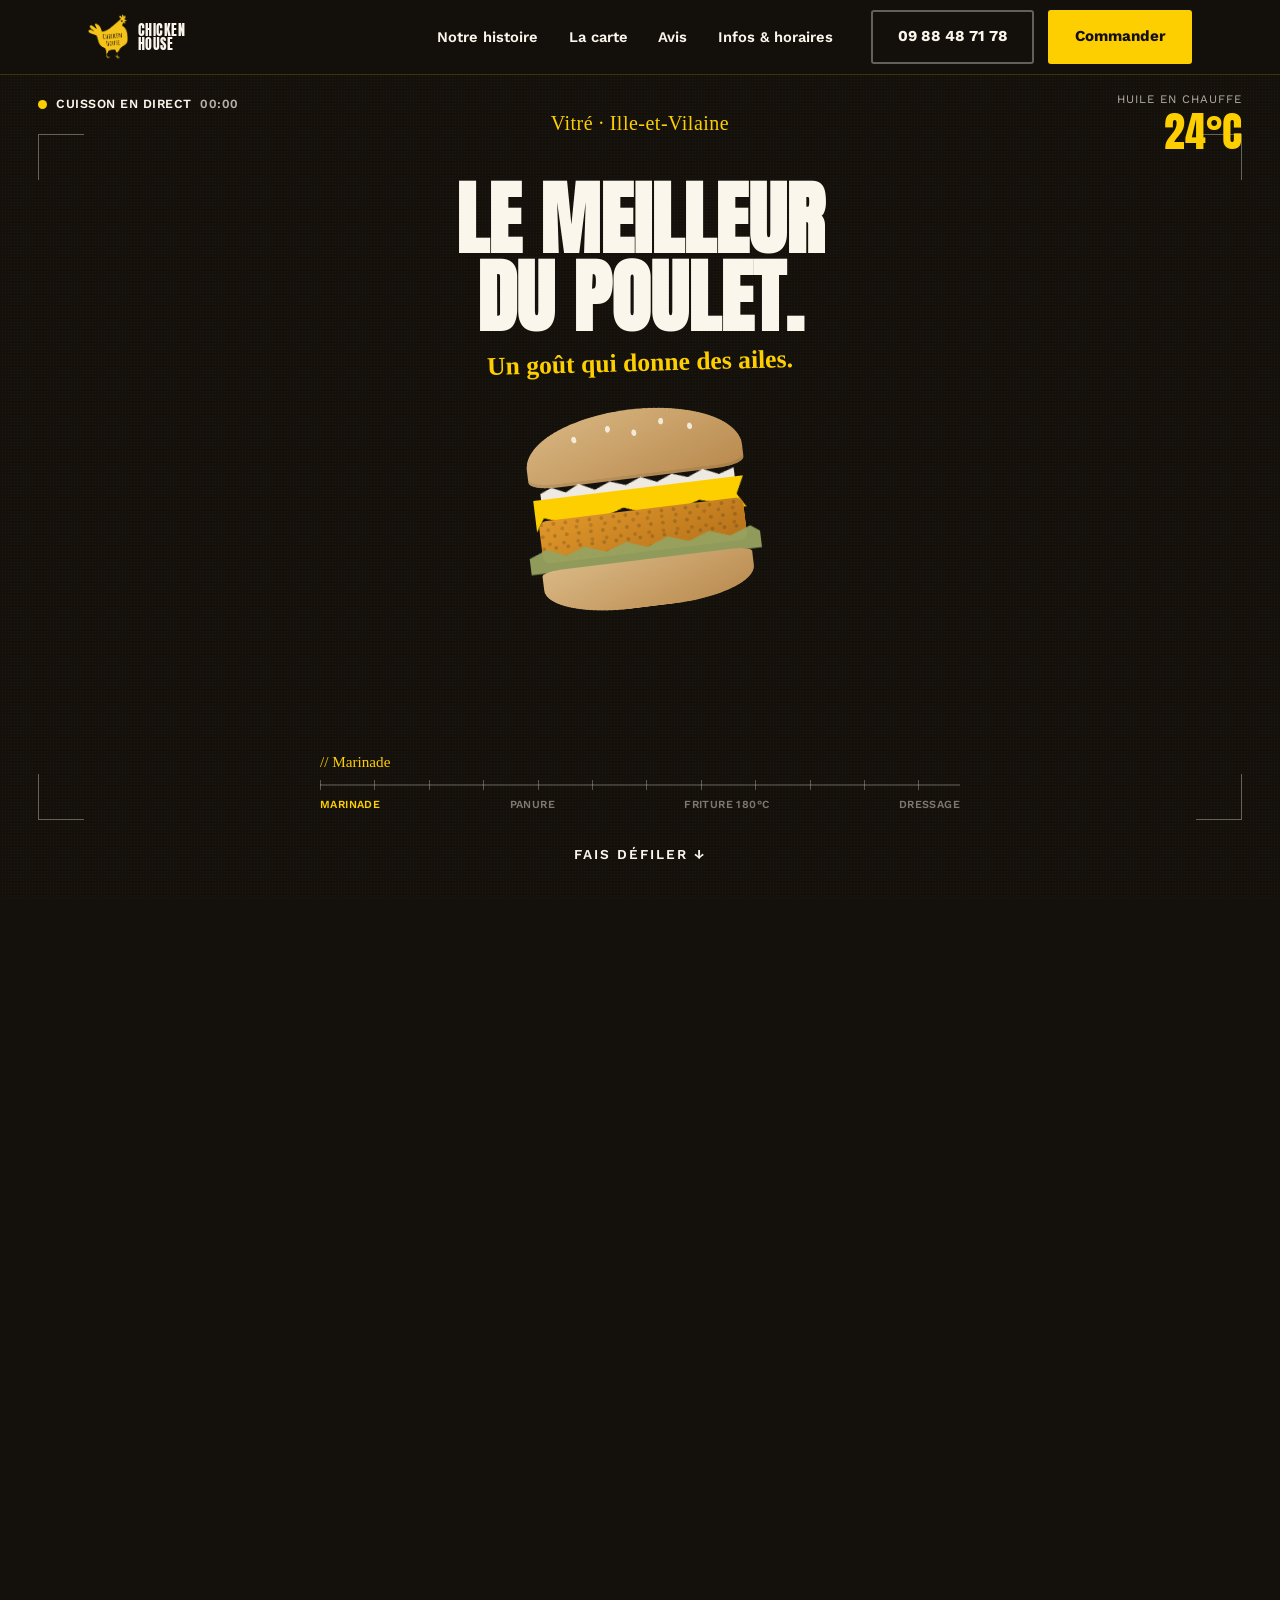
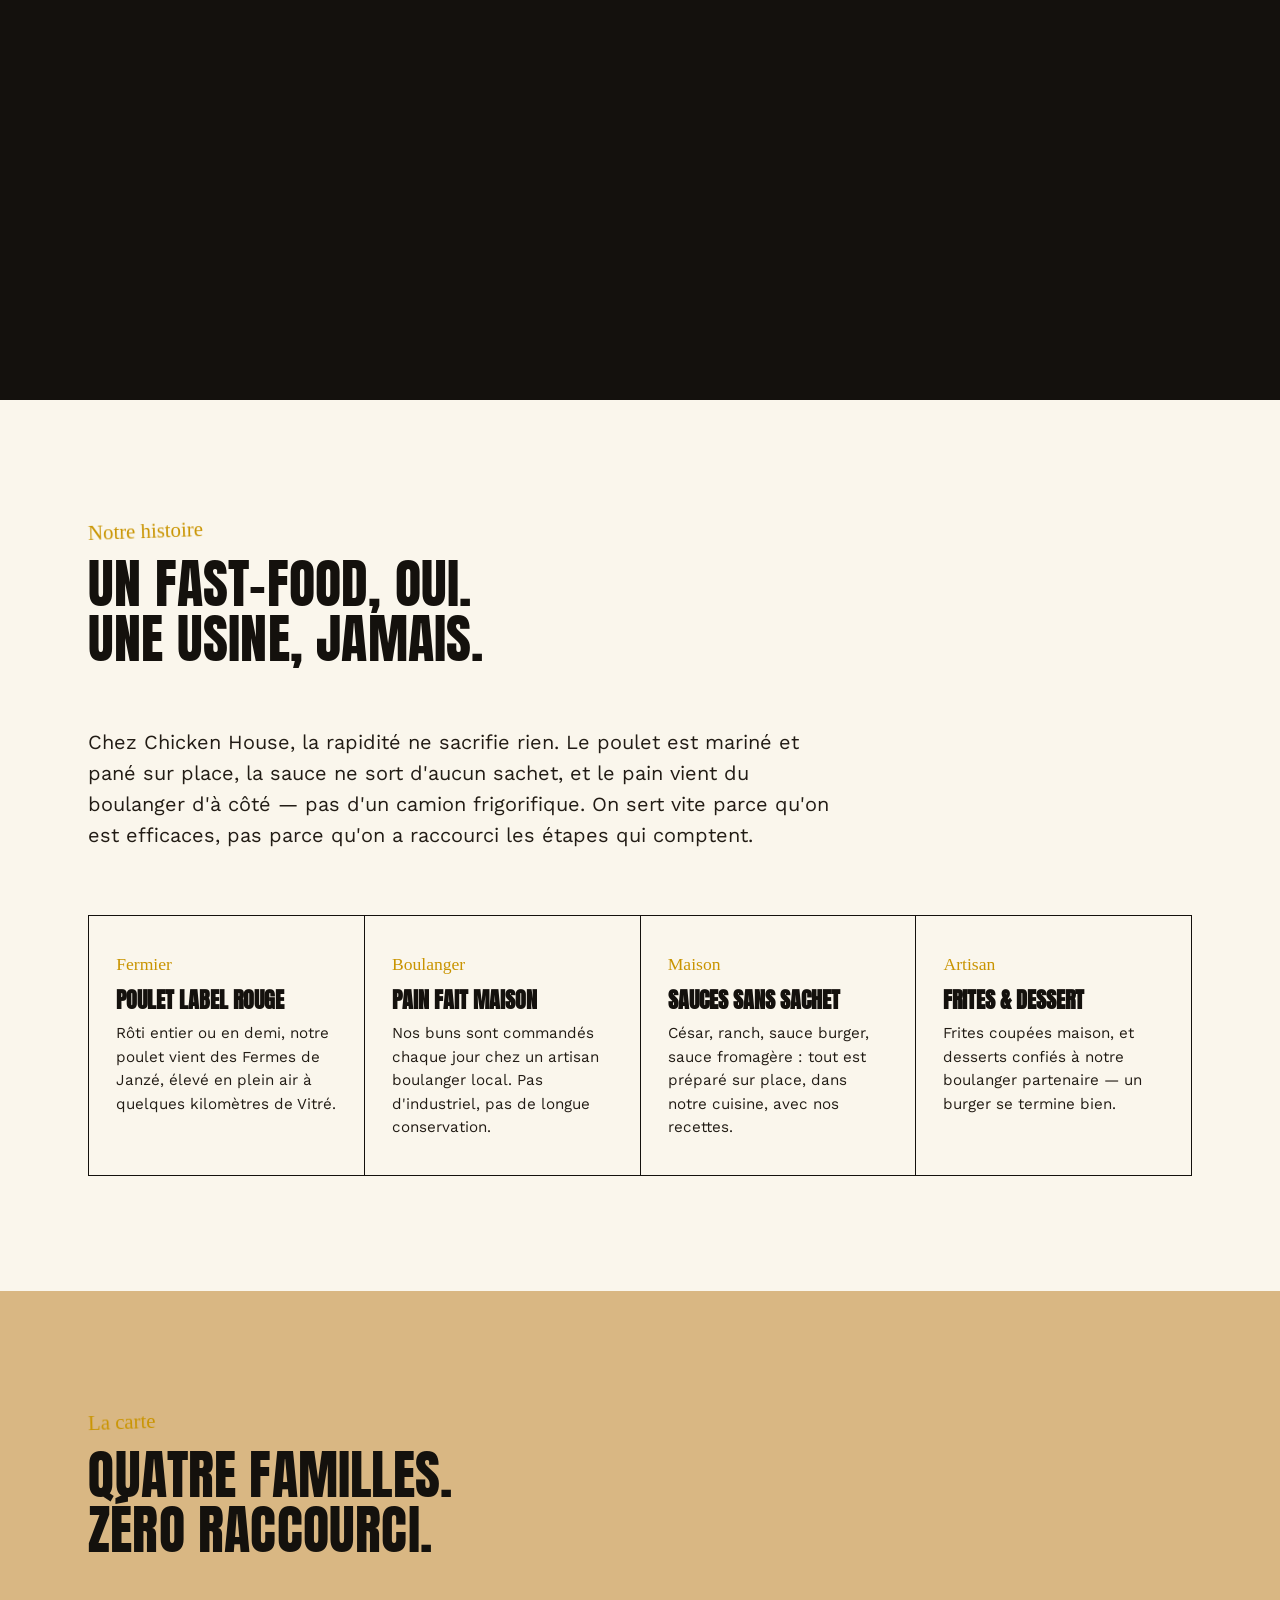
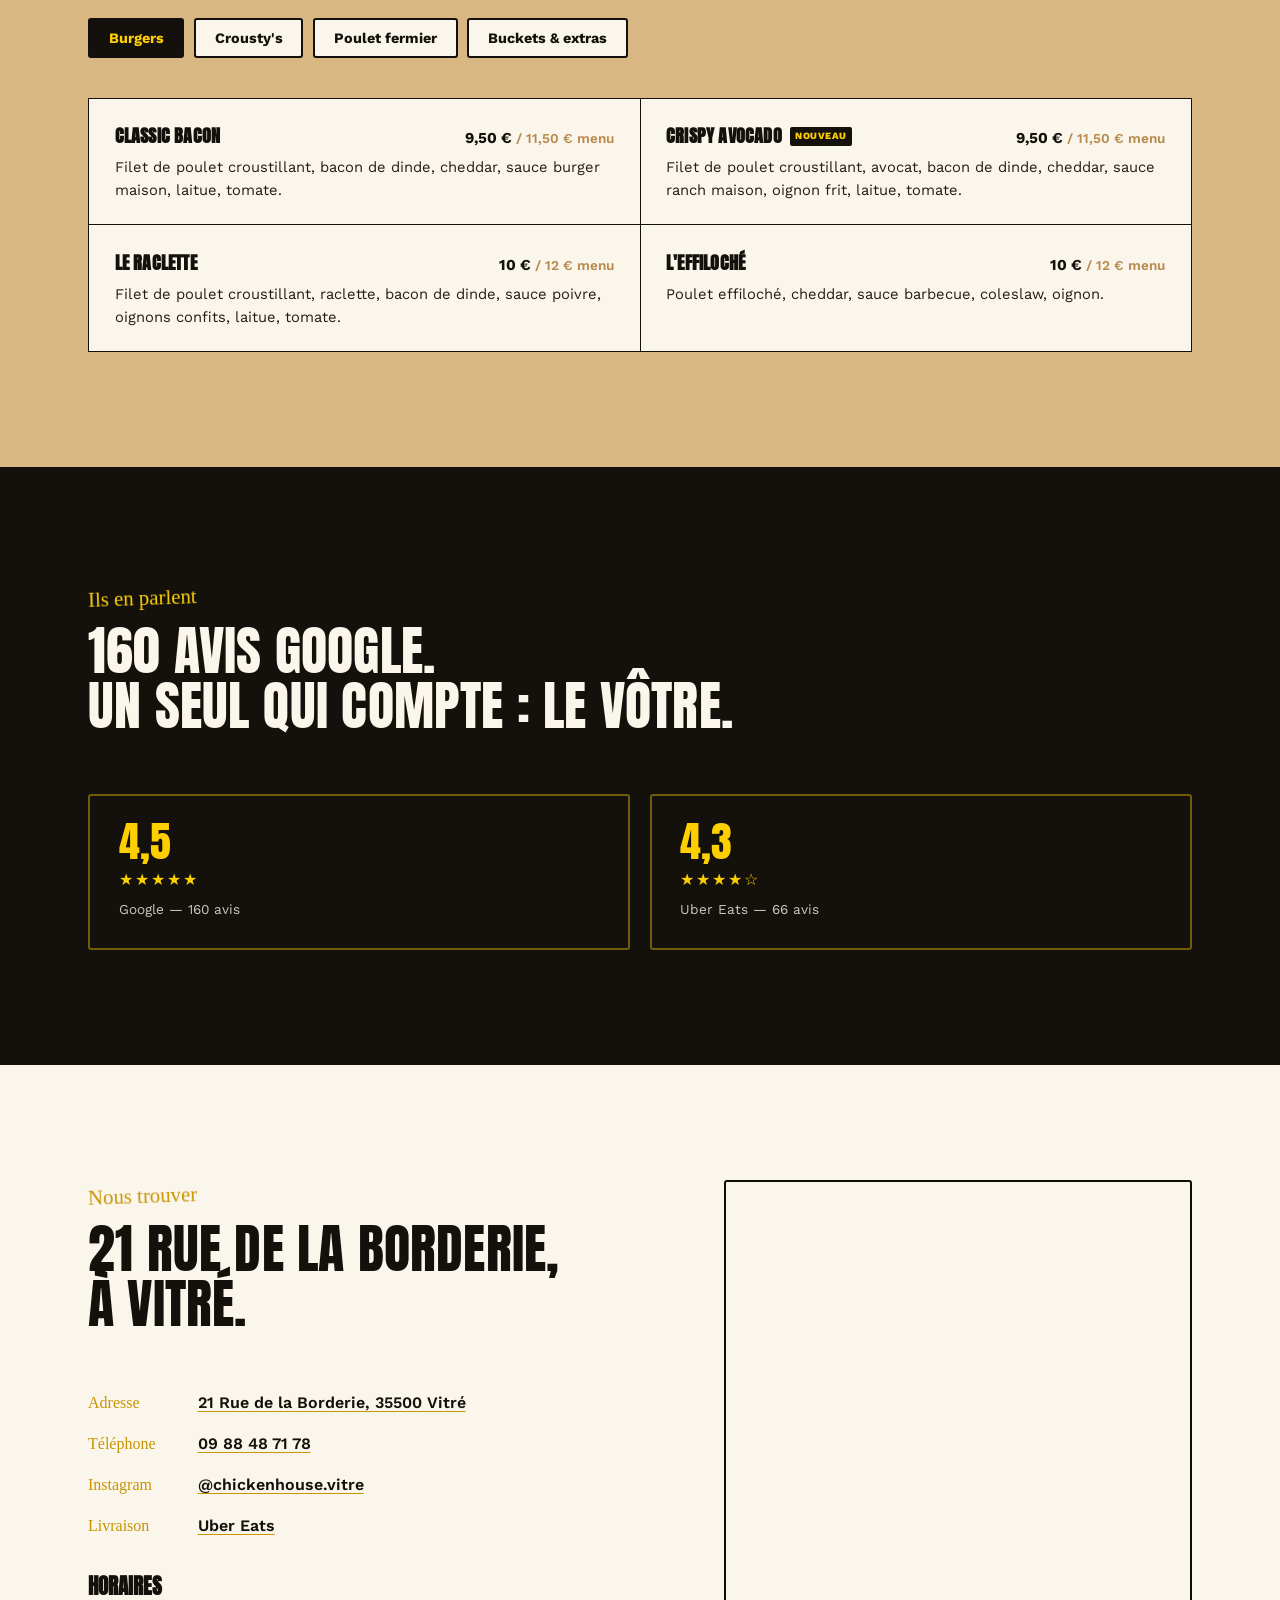
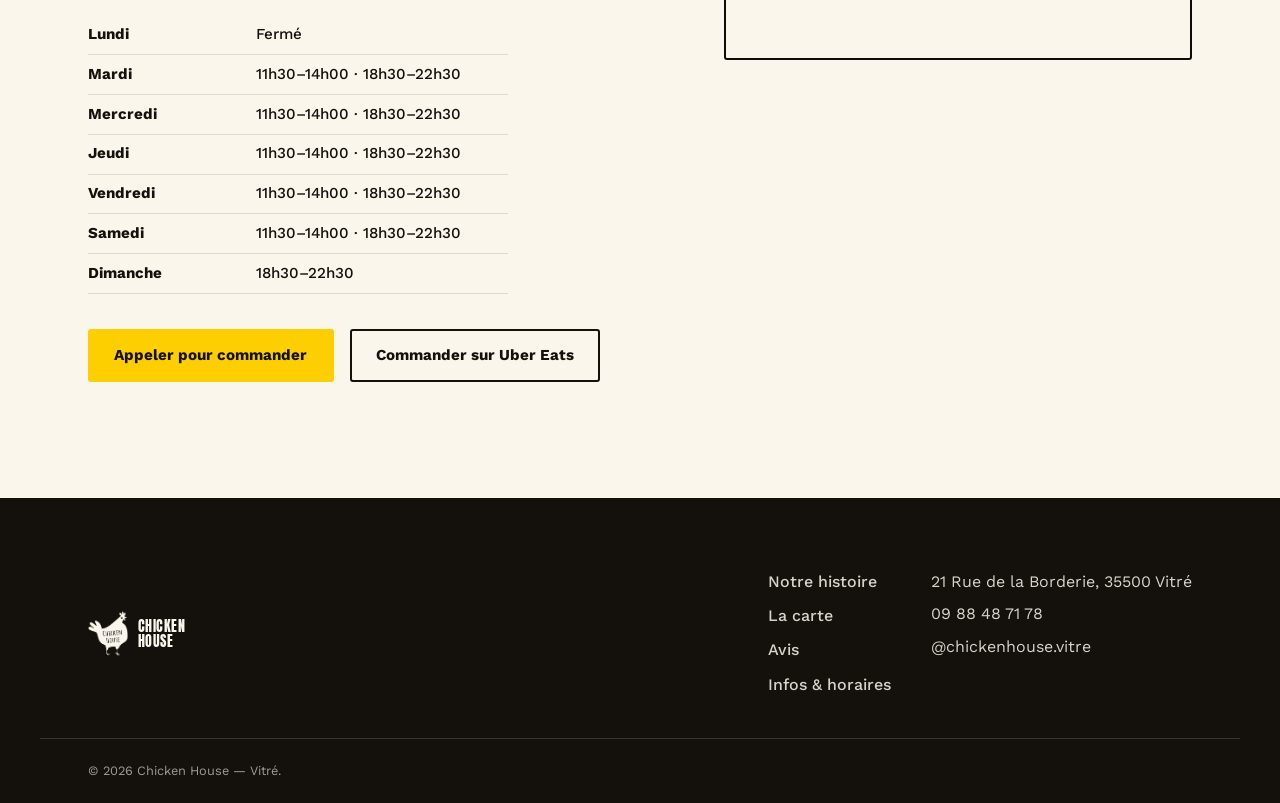
==== index.html @ 58b60363 "Build Chicken House restaurant site with scroll-driven burger hero Static one-page site for Chicken " ====
<!DOCTYPE html>
<html lang="fr">
<head>
<meta charset="UTF-8">
<meta name="viewport" content="width=device-width, initial-scale=1.0">
<title>Chicken House — Vitré | Poulet fermier, pané et fait maison</title>
<meta name="description" content="Chicken House, restaurant à Vitré (35). Burgers de poulet pané maison, poulet fermier Label Rouge rôti, sauces et frites maison, pain de boulanger. 21 rue de la Borderie.">
<link rel="icon" type="image/png" href="assets/logo/favicon-32.png" sizes="32x32">
<link rel="icon" type="image/png" href="assets/logo/favicon-512.png" sizes="512x512">
<link rel="apple-touch-icon" href="assets/logo/apple-touch-icon.png">
<link rel="preconnect" href="https://fonts.googleapis.com">
<link rel="preconnect" href="https://fonts.gstatic.com" crossorigin>
<link href="https://fonts.googleapis.com/css2?family=Anton&family=Permanent+Marker&family=Work+Sans:ital,wght@0,400;0,500;0,600;0,700;0,800;1,500&display=swap" rel="stylesheet">
<link rel="stylesheet" href="css/style.css">
</head>
<body>

<a class="skip-link" href="#contenu">Aller au contenu</a>

<header class="site-header" id="site-header">
  <div class="wrap site-header__inner">
    <a href="#" class="brand" aria-label="Chicken House — accueil">
      <img src="assets/logo/chicken-house-yellow.png" alt="" class="brand__mark" width="44" height="50">
      <span class="brand__word">Chicken<br>House</span>
    </a>

    <nav class="main-nav" id="main-nav" aria-label="Navigation principale">
      <a href="#histoire">Notre histoire</a>
      <a href="#carte">La carte</a>
      <a href="#avis">Avis</a>
      <a href="#infos">Infos &amp; horaires</a>
    </nav>

    <div class="site-header__actions">
      <a class="btn btn--ghost-on-dark hide-mobile" href="tel:+33988487178">09 88 48 71 78</a>
      <a class="btn btn--yellow" href="#infos">Commander</a>
      <button class="nav-toggle" id="nav-toggle" aria-expanded="false" aria-controls="main-nav" aria-label="Ouvrir le menu">
        <span></span><span></span><span></span>
      </button>
    </div>
  </div>
</header>

<main id="contenu">

  <!-- ============ HERO / SCROLLYTELLING BURGER ============ -->
  <section class="hero" id="hero">
    <div class="hero__pin">
      <div class="hero__grain" aria-hidden="true"></div>

      <!-- viewfinder / HUD chrome -->
      <span class="hud-corner hud-corner--tl" aria-hidden="true"></span>
      <span class="hud-corner hud-corner--tr" aria-hidden="true"></span>
      <span class="hud-corner hud-corner--bl" aria-hidden="true"></span>
      <span class="hud-corner hud-corner--br" aria-hidden="true"></span>

      <div class="hero__rec" aria-hidden="true">
        <span class="hero__rec-dot"></span>
        <span class="hero__rec-label">Cuisson en direct</span>
        <span class="hero__rec-time" id="rec-time">00:00:00</span>
      </div>

      <div class="hero__temp" aria-hidden="true">
        <span class="hero__temp-label" id="temp-label">Huile en chauffe</span>
        <span class="hero__temp-value"><span id="temp-value">24</span>°C</span>
      </div>

      <p class="hero__kicker">Vitré · Ille-et-Vilaine</p>

      <h1 class="hero__title hero__title--a">
        Le meilleur<br>du poulet.
        <span class="hero__sub">Un goût qui donne des ailes.</span>
      </h1>

      <h2 class="hero__title hero__title--b">
        Ici, le fast-food<br>se fait maison.
      </h2>

      <div class="burger" id="burger" aria-hidden="true">
       <div class="burger__frame">
        <div class="burger__stage" id="burger-stage">
          <div class="burger__layer burger__layer--bun-top" data-dy="-165" data-dx="-6">
            <span class="seed s1"></span><span class="seed s2"></span><span class="seed s3"></span>
            <span class="seed s4"></span><span class="seed s5"></span>
          </div>
          <div class="burger__layer burger__layer--sauce" data-dy="-92" data-dx="10"></div>
          <div class="burger__layer burger__layer--cheese" data-dy="-44" data-dx="-14"></div>
          <div class="burger__layer burger__layer--patty" data-dy="8" data-dx="12"></div>
          <div class="burger__layer burger__layer--lettuce" data-dy="60" data-dx="-10"></div>
          <div class="burger__layer burger__layer--bun-bottom" data-dy="130" data-dx="6"></div>
        </div>
       </div>

        <div class="callout callout--right callout--1" data-tag="0" style="top:16%">
          <span class="callout__dot"></span><span class="callout__line"></span>
          <span class="callout__label">Pain · boulanger</span>
        </div>
        <div class="callout callout--left callout--2" data-tag="1" style="top:33%">
          <span class="callout__label">Sauce · maison</span>
          <span class="callout__line"></span><span class="callout__dot"></span>
        </div>
        <div class="callout callout--right callout--3" data-tag="2" style="top:48%">
          <span class="callout__dot"></span><span class="callout__line"></span>
          <span class="callout__label">Cheddar fondant</span>
        </div>
        <div class="callout callout--left callout--4" data-tag="3" style="top:63%">
          <span class="callout__label">Poulet · mariné 24h</span>
          <span class="callout__line"></span><span class="callout__dot"></span>
        </div>
        <div class="callout callout--right callout--5" data-tag="4" style="top:78%">
          <span class="callout__dot"></span><span class="callout__line"></span>
          <span class="callout__label">Laitue du jour</span>
        </div>
      </div>

      <div class="hero__chrono" aria-hidden="true">
        <p class="hero__chrono-tag" id="chrono-tag">// Marinade</p>
        <div class="hero__chrono-ruler">
          <div class="hero__chrono-fill" id="chrono-fill"></div>
          <div class="hero__chrono-ticks"></div>
        </div>
        <ol class="hero__chrono-steps" id="chrono-steps">
          <li data-step="0">Marinade</li>
          <li data-step="1">Panure</li>
          <li data-step="2">Friture 180°C</li>
          <li data-step="3">Dressage</li>
        </ol>
      </div>

      <p class="hero__hint" id="hero-hint">Fais défiler<span aria-hidden="true"> ↓</span></p>
    </div>
  </section>

  <!-- ============ MANIFESTE / HISTOIRE ============ -->
  <section class="section manifesto" id="histoire">
    <div class="wrap">
      <p class="eyebrow">Notre histoire</p>
      <h2 class="section-title">Un fast-food, oui.<br>Une usine, jamais.</h2>
      <p class="manifesto__lead">
        Chez Chicken House, la rapidité ne sacrifie rien. Le poulet est mariné et pané sur place,
        la sauce ne sort d'aucun sachet, et le pain vient du boulanger d'à côté — pas d'un camion
        frigorifique. On sert vite parce qu'on est efficaces, pas parce qu'on a raccourci les
        étapes qui comptent.
      </p>

      <div class="pillars">
        <article class="pillar">
          <p class="pillar__num">Fermier</p>
          <h3 class="pillar__title">Poulet Label Rouge</h3>
          <p class="pillar__text">Rôti entier ou en demi, notre poulet vient des Fermes de Janzé,
            élevé en plein air à quelques kilomètres de Vitré.</p>
        </article>
        <article class="pillar">
          <p class="pillar__num">Boulanger</p>
          <h3 class="pillar__title">Pain fait maison</h3>
          <p class="pillar__text">Nos buns sont commandés chaque jour chez un artisan boulanger
            local. Pas d'industriel, pas de longue conservation.</p>
        </article>
        <article class="pillar">
          <p class="pillar__num">Maison</p>
          <h3 class="pillar__title">Sauces sans sachet</h3>
          <p class="pillar__text">César, ranch, sauce burger, sauce fromagère : tout est préparé
            sur place, dans notre cuisine, avec nos recettes.</p>
        </article>
        <article class="pillar">
          <p class="pillar__num">Artisan</p>
          <h3 class="pillar__title">Frites &amp; dessert</h3>
          <p class="pillar__text">Frites coupées maison, et desserts confiés à notre boulanger
            partenaire — un burger se termine bien.</p>
        </article>
      </div>
    </div>
  </section>

  <!-- ============ LA CARTE ============ -->
  <section class="section menu" id="carte">
    <div class="wrap">
      <p class="eyebrow">La carte</p>
      <h2 class="section-title">Quatre familles.<br>Zéro raccourci.</h2>

      <div class="menu-tabs" role="tablist" aria-label="Catégories de la carte">
        <button class="menu-tab is-active" role="tab" aria-selected="true" aria-controls="panel-burgers" id="tab-burgers">Burgers</button>
        <button class="menu-tab" role="tab" aria-selected="false" aria-controls="panel-crousty" id="tab-crousty">Crousty's</button>
        <button class="menu-tab" role="tab" aria-selected="false" aria-controls="panel-roti" id="tab-roti">Poulet fermier</button>
        <button class="menu-tab" role="tab" aria-selected="false" aria-controls="panel-buckets" id="tab-buckets">Buckets &amp; extras</button>
      </div>

      <div class="menu-panels">

        <div class="menu-panel is-active" id="panel-burgers" role="tabpanel" aria-labelledby="tab-burgers">
          <ul class="menu-list">
            <li class="menu-item">
              <div class="menu-item__head"><h3>Classic Bacon</h3><span class="menu-item__price">9,50&nbsp;€ <em>/ 11,50&nbsp;€ menu</em></span></div>
              <p>Filet de poulet croustillant, bacon de dinde, cheddar, sauce burger maison, laitue, tomate.</p>
            </li>
            <li class="menu-item">
              <div class="menu-item__head"><h3>Crispy Avocado <span class="tag-new">Nouveau</span></h3><span class="menu-item__price">9,50&nbsp;€ <em>/ 11,50&nbsp;€ menu</em></span></div>
              <p>Filet de poulet croustillant, avocat, bacon de dinde, cheddar, sauce ranch maison, oignon frit, laitue, tomate.</p>
            </li>
            <li class="menu-item">
              <div class="menu-item__head"><h3>Le Raclette</h3><span class="menu-item__price">10&nbsp;€ <em>/ 12&nbsp;€ menu</em></span></div>
              <p>Filet de poulet croustillant, raclette, bacon de dinde, sauce poivre, oignons confits, laitue, tomate.</p>
            </li>
            <li class="menu-item">
              <div class="menu-item__head"><h3>L'Effiloché</h3><span class="menu-item__price">10&nbsp;€ <em>/ 12&nbsp;€ menu</em></span></div>
              <p>Poulet effiloché, cheddar, sauce barbecue, coleslaw, oignon.</p>
            </li>
          </ul>
        </div>

        <div class="menu-panel" id="panel-crousty" role="tabpanel" aria-labelledby="tab-crousty" hidden>
          <ul class="menu-list">
            <li class="menu-item">
              <div class="menu-item__head"><h3>Wrap</h3><span class="menu-item__price">8,50&nbsp;€ <em>/ 10,50&nbsp;€ menu</em></span></div>
              <p>Filet de poulet croustillant, cheddar, laitue, bacon, sauce César, oignon crispy.</p>
            </li>
            <li class="menu-item">
              <div class="menu-item__head"><h3>Riz Crousty</h3><span class="menu-item__price">9&nbsp;€ <em>/ 10,50&nbsp;€ menu</em></span></div>
              <p>Filet de poulet croustillant, riz, oignon frit, sauce ranch maison, sweet chili thaï.</p>
            </li>
            <li class="menu-item">
              <div class="menu-item__head"><h3>Tacos</h3><span class="menu-item__price">8,50&nbsp;€ <em>/ 10,50&nbsp;€ menu</em></span></div>
              <p>Filet de poulet croustillant, frites maison, cheddar, sauce burger maison, sauce fromagère.</p>
            </li>
            <li class="menu-item">
              <div class="menu-item__head"><h3>Salade César</h3><span class="menu-item__price">7,50&nbsp;€ <em>/ 9&nbsp;€ menu</em></span></div>
              <p>Filet de poulet croustillant, laitue, oignon frit, parmigiano, sauce César, bacon de dinde.</p>
            </li>
          </ul>
        </div>

        <div class="menu-panel" id="panel-roti" role="tabpanel" aria-labelledby="tab-roti" hidden>
          <p class="menu-panel__note">Poulet fermier Label Rouge, élevé en plein air par
            <strong>Les Fermes de Janzé</strong> — rôti sur place.</p>
          <ul class="menu-list">
            <li class="menu-item">
              <div class="menu-item__head"><h3>Menu poulet rôti entier</h3><span class="menu-item__price">25,50&nbsp;€</span></div>
              <p>1 poulet fermier de Janzé + 2 accompagnements + 1 bouteille.</p>
            </li>
            <li class="menu-item">
              <div class="menu-item__head"><h3>Poulet rôti entier seul</h3><span class="menu-item__price">22&nbsp;€</span></div>
              <p>1 poulet fermier de Janzé.</p>
            </li>
            <li class="menu-item">
              <div class="menu-item__head"><h3>Menu demi poulet rôti</h3><span class="menu-item__price">15,50&nbsp;€</span></div>
              <p>1 demi poulet fermier de Janzé + 1 accompagnement + 1 boisson.</p>
            </li>
            <li class="menu-item">
              <div class="menu-item__head"><h3>Demi poulet rôti seul</h3><span class="menu-item__price">13,50&nbsp;€</span></div>
              <p>1 demi poulet fermier de Janzé.</p>
            </li>
          </ul>
        </div>

        <div class="menu-panel" id="panel-buckets" role="tabpanel" aria-labelledby="tab-buckets" hidden>
          <ul class="menu-list">
            <li class="menu-item">
              <div class="menu-item__head"><h3>Bucket 1 pers.</h3><span class="menu-item__price">12&nbsp;€</span></div>
              <p>5 tenders ou 5 wings.</p>
            </li>
            <li class="menu-item">
              <div class="menu-item__head"><h3>Bucket 2 pers. / Mixte 2</h3><span class="menu-item__price">23,50&nbsp;€</span></div>
              <p>10 tenders ou 10 wings — ou 5 tenders et 5 wings.</p>
            </li>
            <li class="menu-item">
              <div class="menu-item__head"><h3>Bucket 4 pers. / Mixte 4</h3><span class="menu-item__price">45&nbsp;€</span></div>
              <p>20 tenders ou 20 wings — ou 10 tenders et 10 wings.</p>
            </li>
            <li class="menu-item">
              <div class="menu-item__head"><h3>P'ti Monstre <span class="tag-new tag-new--kids">Enfant</span></h3><span class="menu-item__price">5&nbsp;€</span></div>
              <p>3 tenders + 1 Capri-Sun + 1 accompagnement.</p>
            </li>
          </ul>
          <div class="extras">
            <h4>Extras</h4>
            <ul class="extras-list">
              <li><span>Frites maison</span><span>2,80&nbsp;€</span></li>
              <li><span>Frites de patate douce</span><span>3,50&nbsp;€</span></li>
              <li><span>Tenders x3</span><span>6&nbsp;€</span></li>
              <li><span>Wings x3</span><span>6&nbsp;€</span></li>
            </ul>
          </div>
        </div>

      </div>
    </div>
  </section>

  <!-- ============ AVIS ============ -->
  <section class="section reviews" id="avis">
    <div class="wrap">
      <p class="eyebrow eyebrow--on-dark">Ils en parlent</p>
      <h2 class="section-title section-title--on-dark">160 avis Google.<br>Un seul qui compte&nbsp;: le vôtre.</h2>

      <div class="review-cards">
        <a class="review-card" href="https://www.google.com/maps/search/?api=1&query=Chicken%20House%2021%20Rue%20de%20la%20Borderie%2035500%20Vitr%C3%A9" target="_blank" rel="noopener">
          <span class="review-card__score">4,5</span>
          <span class="review-card__stars" aria-hidden="true">★★★★★</span>
          <span class="review-card__source">Google — 160 avis</span>
        </a>
        <a class="review-card" href="https://www.ubereats.com" target="_blank" rel="noopener">
          <span class="review-card__score">4,3</span>
          <span class="review-card__stars" aria-hidden="true">★★★★☆</span>
          <span class="review-card__source">Uber Eats — 66 avis</span>
        </a>
      </div>
    </div>
  </section>

  <!-- ============ INFOS PRATIQUES ============ -->
  <section class="section infos" id="infos">
    <div class="wrap infos__grid">
      <div class="infos__col">
        <p class="eyebrow">Nous trouver</p>
        <h2 class="section-title">21 rue de la Borderie,<br>à Vitré.</h2>

        <dl class="infos-list">
          <div>
            <dt>Adresse</dt>
            <dd><a href="https://www.google.com/maps/search/?api=1&query=Chicken%20House%2021%20Rue%20de%20la%20Borderie%2035500%20Vitr%C3%A9" target="_blank" rel="noopener">21 Rue de la Borderie, 35500 Vitré</a></dd>
          </div>
          <div>
            <dt>Téléphone</dt>
            <dd><a href="tel:+33988487178">09 88 48 71 78</a></dd>
          </div>
          <div>
            <dt>Instagram</dt>
            <dd><a href="https://www.instagram.com/chickenhouse.vitre/" target="_blank" rel="noopener">@chickenhouse.vitre</a></dd>
          </div>
          <div>
            <dt>Livraison</dt>
            <dd><a href="https://www.ubereats.com" target="_blank" rel="noopener">Uber Eats</a></dd>
          </div>
        </dl>

        <h3 class="infos__hours-title">Horaires</h3>
        <table class="hours-table">
          <tbody>
            <tr><th>Lundi</th><td>Fermé</td></tr>
            <tr><th>Mardi</th><td>11h30–14h00 · 18h30–22h30</td></tr>
            <tr><th>Mercredi</th><td>11h30–14h00 · 18h30–22h30</td></tr>
            <tr><th>Jeudi</th><td>11h30–14h00 · 18h30–22h30</td></tr>
            <tr><th>Vendredi</th><td>11h30–14h00 · 18h30–22h30</td></tr>
            <tr><th>Samedi</th><td>11h30–14h00 · 18h30–22h30</td></tr>
            <tr><th>Dimanche</th><td>18h30–22h30</td></tr>
          </tbody>
        </table>

        <div class="infos__cta">
          <a class="btn btn--yellow" href="tel:+33988487178">Appeler pour commander</a>
          <a class="btn btn--outline" href="https://www.ubereats.com" target="_blank" rel="noopener">Commander sur Uber&nbsp;Eats</a>
        </div>
      </div>

      <div class="infos__map">
        <iframe
          title="Localisation de Chicken House à Vitré"
          src="https://www.google.com/maps?q=21+Rue+de+la+Borderie,+35500+Vitr%C3%A9&output=embed"
          loading="lazy"
          referrerpolicy="no-referrer-when-downgrade">
        </iframe>
      </div>
    </div>
  </section>

</main>

<footer class="site-footer">
  <div class="wrap site-footer__inner">
    <a href="#" class="brand brand--footer" aria-label="Chicken House — accueil">
      <img src="assets/logo/chicken-house-white.png" alt="" class="brand__mark" width="40" height="46">
      <span class="brand__word">Chicken<br>House</span>
    </a>
    <nav class="footer-nav" aria-label="Navigation pied de page">
      <a href="#histoire">Notre histoire</a>
      <a href="#carte">La carte</a>
      <a href="#avis">Avis</a>
      <a href="#infos">Infos &amp; horaires</a>
    </nav>
    <div class="footer-contact">
      <p>21 Rue de la Borderie, 35500 Vitré</p>
      <p><a href="tel:+33988487178">09 88 48 71 78</a></p>
      <p><a href="https://www.instagram.com/chickenhouse.vitre/" target="_blank" rel="noopener">@chickenhouse.vitre</a></p>
    </div>
  </div>
  <div class="wrap">
    <p class="site-footer__legal">© 2026 Chicken House — Vitré.</p>
  </div>
</footer>

<script src="js/script.js"></script>
</body>
</html>
---- css/style.css ----
/* =================================================================
   Chicken House — Vitré
   Tokens : noir suie, jaune de la marque, kraft, os.
   Display Anton (impact), texte Work Sans, accents Permanent Marker
   (repris du lettering manuscrit du logo réel).
   ================================================================= */

:root {
  --ink: #14110d;
  --ink-soft: #221c15;
  --yellow: #fdce00;
  --yellow-deep: #c99400;
  --yellow-pale: #ffe58a;
  --bone: #faf6ec;
  --kraft: #d9b783;
  --kraft-deep: #b98a4e;

  --display: 'Anton', 'Arial Narrow', sans-serif;
  --body: 'Work Sans', -apple-system, BlinkMacSystemFont, sans-serif;
  --mark: 'Permanent Marker', cursive;

  --wrap: 1200px;
  --pad: clamp(1.25rem, 4vw, 3rem);
  --radius: 3px;
  --ease: cubic-bezier(.22,.61,.36,1);
}

* { box-sizing: border-box; }
html { scroll-behavior: smooth; }
@media (prefers-reduced-motion: reduce) {
  html { scroll-behavior: auto; }
  * { animation-duration: .001ms !important; animation-iteration-count: 1 !important; transition-duration: .001ms !important; }
}

body {
  margin: 0;
  background: var(--bone);
  color: var(--ink);
  font-family: var(--body);
  font-size: 16px;
  line-height: 1.55;
  -webkit-font-smoothing: antialiased;
}

img { max-width: 100%; display: block; }
a { color: inherit; }

.wrap {
  max-width: var(--wrap);
  margin-inline: auto;
  padding-inline: var(--pad);
}

.skip-link {
  position: absolute;
  left: -999px;
  top: 0;
  background: var(--yellow);
  color: var(--ink);
  padding: .75rem 1.25rem;
  z-index: 1000;
  font-weight: 700;
}
.skip-link:focus { left: 1rem; top: 1rem; }

:focus-visible {
  outline: 3px solid var(--yellow);
  outline-offset: 2px;
}

.eyebrow {
  font-family: var(--mark);
  font-size: clamp(1.05rem, 2vw, 1.3rem);
  color: var(--yellow-deep);
  margin: 0 0 .4em;
  transform: rotate(-2deg);
  display: inline-block;
}
.eyebrow--on-dark { color: var(--yellow); }

.section-title {
  font-family: var(--display);
  font-weight: 400;
  text-transform: uppercase;
  font-size: clamp(2.1rem, 5vw, 3.4rem);
  line-height: 1.02;
  letter-spacing: .2px;
  margin: 0 0 1.1em;
}
.section-title--on-dark { color: var(--bone); }

.section { padding-block: clamp(4rem, 9vw, 7.5rem); }

/* =========== BUTTONS =========== */
.btn {
  display: inline-flex;
  align-items: center;
  justify-content: center;
  gap: .5em;
  font-family: var(--body);
  font-weight: 700;
  font-size: .95rem;
  text-decoration: none;
  padding: .85em 1.6em;
  border-radius: var(--radius);
  border: 2px solid transparent;
  transition: transform .18s var(--ease), background .18s var(--ease), color .18s var(--ease);
  white-space: nowrap;
}
.btn:hover { transform: translateY(-2px); }
.btn--yellow { background: var(--yellow); color: var(--ink); }
.btn--yellow:hover { background: var(--yellow-pale); }
.btn--outline { border-color: var(--ink); color: var(--ink); background: transparent; }
.btn--outline:hover { background: var(--ink); color: var(--bone); }
.btn--ghost-on-dark { color: var(--bone); border-color: rgba(250,246,236,.35); }
.btn--ghost-on-dark:hover { border-color: var(--yellow); color: var(--yellow); }

/* =================================================================
   HEADER
   ================================================================= */
.site-header {
  position: fixed;
  inset: 0 0 auto 0;
  z-index: 500;
  background: rgba(20, 17, 13, .92);
  backdrop-filter: blur(6px);
  border-bottom: 1px solid rgba(253, 206, 0, .18);
  transition: box-shadow .25s;
}
.site-header.is-scrolled { box-shadow: 0 8px 24px rgba(0,0,0,.25); }
.site-header__inner {
  display: flex;
  align-items: center;
  gap: clamp(1rem, 3vw, 2.5rem);
  height: 74px;
}
.brand {
  display: flex;
  align-items: center;
  gap: .6rem;
  text-decoration: none;
  margin-right: auto;
}
.brand__mark { height: 46px; width: auto; }
.brand__word {
  font-family: var(--display);
  text-transform: uppercase;
  color: var(--bone);
  font-size: .85rem;
  line-height: 1.05;
  letter-spacing: .5px;
}
.main-nav {
  display: flex;
  gap: clamp(1rem, 2.4vw, 2.2rem);
}
.main-nav a {
  color: var(--bone);
  text-decoration: none;
  font-weight: 600;
  font-size: .92rem;
  position: relative;
  padding-block: .3rem;
}
.main-nav a::after {
  content: '';
  position: absolute;
  left: 0; right: 100%; bottom: 0;
  height: 2px;
  background: var(--yellow);
  transition: right .2s var(--ease);
}
.main-nav a:hover::after { right: 0; }

.site-header__actions { display: flex; align-items: center; gap: .9rem; }
.nav-toggle {
  display: none;
  flex-direction: column;
  gap: 5px;
  background: none;
  border: none;
  padding: .4rem;
  cursor: pointer;
}
.nav-toggle span { width: 24px; height: 2px; background: var(--bone); }

@media (max-width: 900px) {
  .main-nav {
    position: absolute;
    top: 74px; left: 0; right: 0;
    background: var(--ink);
    flex-direction: column;
    padding: 1.2rem var(--pad) 1.6rem;
    gap: 1rem;
    display: none;
    border-bottom: 1px solid rgba(253,206,0,.18);
  }
  .main-nav.is-open { display: flex; }
  .hide-mobile { display: none; }
  .nav-toggle { display: flex; }
}

/* =================================================================
   HERO — SCROLLYTELLING BURGER
   ================================================================= */
.hero {
  position: relative;
  height: 400vh;
  background: var(--ink);
}
.hero__pin {
  position: sticky;
  top: 0;
  height: 100vh;
  overflow: hidden;
  display: flex;
  align-items: center;
  justify-content: center;
  text-align: center;
}
.hero__grain {
  position: absolute;
  inset: -10%;
  opacity: .5;
  pointer-events: none;
  background-image: radial-gradient(rgba(253,206,0,.1) 1px, transparent 1px);
  background-size: 3px 3px;
}
.hero__kicker {
  position: absolute;
  top: clamp(5.5rem, 12vh, 8rem);
  left: 50%;
  transform: translateX(-50%);
  margin: 0;
  color: var(--yellow);
  font-family: var(--mark);
  font-size: clamp(1rem, 2vw, 1.25rem);
  letter-spacing: .5px;
}
.hero__title {
  position: absolute;
  left: 50%;
  top: clamp(9rem, 20vh, 13rem);
  transform: translateX(-50%);
  margin: 0;
  width: min(90vw, 900px);
  font-family: var(--display);
  text-transform: uppercase;
  color: var(--bone);
  font-size: clamp(2.4rem, 7vw, 5rem);
  line-height: .98;
  z-index: 3;
}
.hero__title--a { opacity: 1; }
.hero__title--b {
  opacity: 0;
  font-size: clamp(1.8rem, 5vw, 3.4rem);
  top: clamp(6.5rem, 14vh, 9rem);
}
.hero__sub {
  display: block;
  font-family: var(--mark);
  text-transform: none;
  color: var(--yellow);
  font-size: clamp(1.1rem, 2.6vw, 1.6rem);
  margin-top: .5em;
  transform: rotate(-1.5deg);
}
.hero__hint {
  position: absolute;
  bottom: 2.2rem;
  left: 50%;
  transform: translateX(-50%);
  margin: 0;
  color: var(--bone);
  font-weight: 600;
  font-size: .85rem;
  letter-spacing: 2px;
  text-transform: uppercase;
  opacity: .75;
  transition: opacity .3s;
}

/* --- burger construction --- */
.burger {
  position: absolute;
  inset: 0;
  z-index: 2;
}
.burger__frame {
  position: absolute;
  top: 56%;
  left: 50%;
  width: min(80vw, 480px);
  height: min(80vw, 480px);
  transform: translate(-50%, -50%);
}
.burger__stage {
  position: absolute;
  inset: 0;
  transform: scale(.6) rotate(-6deg);
  will-change: transform;
}
.burger__layer {
  position: absolute;
  left: 50%;
  will-change: transform;
  transition: transform .05s linear;
}
.burger__layer--bun-top {
  top: 14%;
  width: 82%;
  height: 26%;
  transform: translate(-50%, 0);
  background: linear-gradient(160deg, var(--kraft) 0%, var(--kraft-deep) 100%);
  border-radius: 50% 50% 12% 12% / 70% 70% 12% 12%;
  box-shadow: inset 0 -6px 0 rgba(0,0,0,.08);
}
.burger__layer--bun-top .seed {
  position: absolute;
  width: 9px; height: 12px;
  background: var(--bone);
  border-radius: 50%;
  top: 30%;
  opacity: .85;
}
.seed.s1 { left: 22%; transform: rotate(-10deg); }
.seed.s2 { left: 38%; top: 20%; transform: rotate(5deg); }
.seed.s3 { left: 50%; top: 30%; transform: rotate(-4deg); }
.seed.s4 { left: 63%; top: 18%; transform: rotate(8deg); }
.seed.s5 { left: 76%; transform: rotate(-6deg); }

.burger__layer--sauce {
  top: 39%;
  width: 74%;
  height: 6%;
  transform: translate(-50%, 0);
  background: var(--bone);
  clip-path: polygon(
    0% 45%, 6% 15%, 13% 55%, 20% 10%, 28% 60%, 36% 20%, 44% 55%,
    52% 15%, 60% 58%, 68% 18%, 76% 52%, 84% 12%, 92% 56%, 100% 25%,
    100% 100%, 0% 100%
  );
  opacity: .95;
}
.burger__layer--cheese {
  top: 44%;
  width: 80%;
  height: 12%;
  transform: translate(-50%, 0);
  background: var(--yellow);
  clip-path: polygon(0% 0%, 100% 0%, 96% 55%, 100% 100%, 78% 60%, 60% 100%, 42% 55%, 22% 100%, 4% 58%, 0% 100%);
}
.burger__layer--patty {
  top: 52%;
  width: 78%;
  height: 16%;
  transform: translate(-50%, 0);
  background:
    radial-gradient(circle at 20% 30%, rgba(20,17,13,.18) 0 3px, transparent 4px) 0 0/22px 22px,
    radial-gradient(circle at 60% 65%, rgba(20,17,13,.15) 0 3px, transparent 4px) 0 0/26px 26px,
    linear-gradient(160deg, #e0972a, #b5711a);
  border-radius: 14px;
}
.burger__layer--lettuce {
  top: 63%;
  width: 88%;
  height: 9%;
  transform: translate(-50%, 0);
  background: #96a35f;
  clip-path: polygon(0% 30%, 8% 0%, 16% 35%, 24% 5%, 33% 38%, 42% 8%, 51% 40%, 60% 6%, 69% 36%, 78% 4%, 87% 34%, 96% 2%, 100% 30%, 100% 100%, 0% 100%);
  opacity: .95;
}
.burger__layer--bun-bottom {
  top: 71%;
  width: 80%;
  height: 18%;
  transform: translate(-50%, 0);
  background: linear-gradient(160deg, var(--kraft) 0%, var(--kraft-deep) 100%);
  border-radius: 10% 10% 40% 40% / 10% 10% 60% 60%;
}

/* --- leader-line ingredient callouts --- */
.callout {
  position: absolute;
  display: flex;
  align-items: center;
  gap: .5rem;
  width: min(40vw, 230px);
  opacity: 0;
  transform: translateY(10px);
  will-change: transform, opacity;
  z-index: 4;
  font-size: .78rem;
  letter-spacing: .3px;
  text-transform: uppercase;
  font-weight: 600;
  color: var(--bone);
}
.callout__dot {
  width: 7px; height: 7px;
  border-radius: 50%;
  background: var(--yellow);
  flex-shrink: 0;
  box-shadow: 0 0 0 3px rgba(253,206,0,.2);
}
.callout__line {
  height: 1px;
  flex: 1 1 auto;
  background: linear-gradient(90deg, rgba(253,206,0,.9), rgba(253,206,0,.15));
}
.callout--left { left: 1%; justify-content: flex-end; text-align: right; }
.callout--left .callout__line { background: linear-gradient(270deg, rgba(253,206,0,.9), rgba(253,206,0,.15)); }
.callout--right { right: 1%; text-align: left; }

@media (max-width: 760px) {
  .callout { display: none; } /* leader-lines declutter on small screens; zoom + temp still read */
  .hero__title--b { top: clamp(9.5rem, 19vh, 11rem); font-size: clamp(1.5rem, 6vw, 2.2rem); }
  .hero__temp-value { font-size: clamp(1.15rem, 4.4vw, 1.6rem); }
  .hero__temp-label { font-size: .62rem; }
  .hero__rec { font-size: .68rem; }
}

/* --- viewfinder corner brackets --- */
.hud-corner {
  position: absolute;
  width: clamp(28px, 4vw, 46px);
  height: clamp(28px, 4vw, 46px);
  border: 1.5px solid rgba(250,246,236,.35);
  z-index: 5;
}
.hud-corner--tl { top: 8.4rem; left: clamp(1rem, 3vw, 2.5rem); border-right: none; border-bottom: none; }
.hud-corner--tr { top: 8.4rem; right: clamp(1rem, 3vw, 2.5rem); border-left: none; border-bottom: none; }
.hud-corner--bl { bottom: 5rem; left: clamp(1rem, 3vw, 2.5rem); border-right: none; border-top: none; }
.hud-corner--br { bottom: 5rem; right: clamp(1rem, 3vw, 2.5rem); border-left: none; border-top: none; }

/* --- rec / cook timer --- */
.hero__rec {
  position: absolute;
  top: 5.9rem;
  left: clamp(1rem, 3vw, 2.5rem);
  display: flex;
  align-items: center;
  gap: .55rem;
  z-index: 5;
  font-size: .78rem;
  letter-spacing: .5px;
  text-transform: uppercase;
  color: var(--bone);
  font-weight: 600;
  font-variant-numeric: tabular-nums;
}
.hero__rec-dot {
  width: 9px; height: 9px;
  border-radius: 50%;
  background: var(--yellow);
  animation: pulse 1.6s ease-in-out infinite;
}
@keyframes pulse { 0%,100% { opacity: 1; } 50% { opacity: .35; } }
.hero__rec-time { opacity: .7; }

/* --- temperature readout --- */
.hero__temp {
  position: absolute;
  top: 5.7rem;
  right: clamp(1rem, 3vw, 2.5rem);
  z-index: 5;
  text-align: right;
  color: var(--bone);
}
.hero__temp-label {
  display: block;
  font-size: .72rem;
  text-transform: uppercase;
  letter-spacing: 1px;
  opacity: .7;
  margin-bottom: .2em;
  transition: opacity .2s;
}
.hero__temp-value {
  font-family: var(--display);
  font-size: clamp(1.6rem, 4vw, 2.6rem);
  color: var(--yellow);
  line-height: 1;
  font-variant-numeric: tabular-nums;
}
.hero__temp.is-hot .hero__temp-value { color: var(--yellow-pale); }

@media (max-width: 620px) {
  .hero__rec-label { display: none; }
  .hud-corner { display: none; }
}

/* --- chrono / scrub timeline --- */
.hero__chrono {
  position: absolute;
  left: 50%;
  bottom: 5.4rem;
  transform: translateX(-50%);
  width: min(90vw, 640px);
  z-index: 5;
}
.hero__chrono-tag {
  margin: 0 0 .6rem;
  font-family: var(--mark);
  color: var(--yellow);
  font-size: .95rem;
  text-align: left;
}
.hero__chrono-ruler {
  position: relative;
  height: 2px;
  background: rgba(250,246,236,.18);
  margin-bottom: .7rem;
}
.hero__chrono-fill {
  position: absolute;
  inset: 0 auto 0 0;
  width: 0%;
  background: var(--yellow);
  transition: width .05s linear;
}
.hero__chrono-ticks {
  position: absolute;
  inset: -4px 0 auto 0;
  height: 10px;
  background-image: repeating-linear-gradient(90deg, rgba(250,246,236,.3) 0 1px, transparent 1px 8.5%);
}
.hero__chrono-steps {
  list-style: none;
  display: flex;
  justify-content: space-between;
  margin: 0;
  padding: 0;
  font-size: .68rem;
  text-transform: uppercase;
  letter-spacing: .4px;
  color: rgba(250,246,236,.45);
  font-weight: 600;
}
.hero__chrono-steps li { transition: color .2s; }
.hero__chrono-steps li.is-active,
.hero__chrono-steps li.is-done { color: var(--yellow); }

@media (max-width: 620px) {
  .hero__chrono { bottom: 4.6rem; }
  .hero__chrono-steps { font-size: 0; }
  .hero__chrono-steps li.is-active { font-size: .68rem; }
}

.hero.no-motion { height: auto; }
.hero.no-motion .hero__pin { position: relative; height: 92vh; min-height: 640px; }
.hero.no-motion .hero__title--b,
.hero.no-motion .hero__hint,
.hero.no-motion .hero__chrono,
.hero.no-motion .hero__rec { display: none; }
.hero.no-motion .callout { opacity: 1; transform: none; display: flex; }
.hero.no-motion .burger__stage { transform: scale(.82); }

/* =================================================================
   MANIFESTE
   ================================================================= */
.manifesto__lead {
  max-width: 62ch;
  font-size: clamp(1.05rem, 2vw, 1.25rem);
  color: var(--ink-soft);
}
.pillars {
  margin-top: clamp(2.5rem, 6vw, 4rem);
  display: grid;
  grid-template-columns: repeat(4, 1fr);
  gap: 1px;
  background: var(--ink);
  border: 1px solid var(--ink);
}
.pillar {
  background: var(--bone);
  padding: clamp(1.5rem, 3vw, 2.2rem) clamp(1.2rem, 2.4vw, 1.7rem);
}
.pillar__num {
  font-family: var(--mark);
  color: var(--yellow-deep);
  font-size: 1.1rem;
  margin: 0 0 .6em;
}
.pillar__title {
  font-family: var(--display);
  text-transform: uppercase;
  font-size: 1.35rem;
  margin: 0 0 .5em;
  line-height: 1.05;
}
.pillar__text { margin: 0; color: var(--ink-soft); font-size: .95rem; }

@media (max-width: 900px) {
  .pillars { grid-template-columns: repeat(2, 1fr); }
}
@media (max-width: 560px) {
  .pillars { grid-template-columns: 1fr; }
}

/* =================================================================
   MENU
   ================================================================= */
.menu { background: var(--kraft); }
.menu .section-title { color: var(--ink); }

.menu-tabs {
  display: flex;
  flex-wrap: wrap;
  gap: .6rem;
  margin-bottom: 2.5rem;
}
.menu-tab {
  font-family: var(--body);
  font-weight: 700;
  font-size: .9rem;
  background: var(--bone);
  border: 2px solid var(--ink);
  color: var(--ink);
  padding: .7em 1.3em;
  border-radius: var(--radius);
  cursor: pointer;
  transition: background .15s, color .15s;
}
.menu-tab.is-active,
.menu-tab:hover {
  background: var(--ink);
  color: var(--yellow);
}

.menu-panel { display: none; }
.menu-panel.is-active { display: block; animation: fadeUp .35s var(--ease); }
@keyframes fadeUp {
  from { opacity: 0; transform: translateY(8px); }
  to { opacity: 1; transform: translateY(0); }
}

.menu-panel__note {
  font-size: .95rem;
  margin: 0 0 1.5rem;
  color: var(--ink-soft);
}
.menu-panel__note strong { color: var(--ink); }

.menu-list {
  list-style: none;
  margin: 0;
  padding: 0;
  display: grid;
  grid-template-columns: repeat(2, 1fr);
  gap: 1px;
  background: var(--ink);
  border: 1px solid var(--ink);
}
.menu-item {
  background: var(--bone);
  padding: 1.4rem 1.6rem;
}
.menu-item__head {
  display: flex;
  justify-content: space-between;
  align-items: baseline;
  gap: 1rem;
  margin-bottom: .35em;
}
.menu-item__head h3 {
  font-family: var(--display);
  text-transform: uppercase;
  font-size: 1.15rem;
  margin: 0;
  letter-spacing: .2px;
}
.menu-item__price {
  font-weight: 700;
  white-space: nowrap;
  font-size: .95rem;
}
.menu-item__price em { font-style: normal; color: var(--kraft-deep); font-weight: 600; font-size: .85rem; }
.menu-item p { margin: 0; font-size: .92rem; color: var(--ink-soft); }

.tag-new {
  display: inline-block;
  background: var(--ink);
  color: var(--yellow);
  font-family: var(--body);
  font-size: .6rem;
  font-weight: 800;
  text-transform: uppercase;
  padding: .2em .55em;
  border-radius: 2px;
  vertical-align: middle;
  letter-spacing: .5px;
  margin-left: .4em;
}
.tag-new--kids { background: var(--yellow); color: var(--ink); }

.extras {
  margin-top: 2px;
  background: var(--bone);
  padding: 1.4rem 1.6rem;
  border: 1px solid var(--ink);
  border-top: none;
}
.extras h4 {
  font-family: var(--display);
  text-transform: uppercase;
  margin: 0 0 .7em;
  font-size: 1.05rem;
}
.extras-list { list-style: none; margin: 0; padding: 0; }
.extras-list li {
  display: flex;
  justify-content: space-between;
  padding: .45em 0;
  border-bottom: 1px dashed rgba(20,17,13,.2);
  font-size: .92rem;
}
.extras-list li:last-child { border-bottom: none; }

@media (max-width: 640px) {
  .menu-list { grid-template-columns: 1fr; }
}

/* =================================================================
   AVIS
   ================================================================= */
.reviews { background: var(--ink); }
.review-cards {
  display: flex;
  flex-wrap: wrap;
  gap: 1.2rem;
}
.review-card {
  flex: 1 1 220px;
  text-decoration: none;
  color: var(--bone);
  border: 2px solid rgba(253,206,0,.4);
  border-radius: var(--radius);
  padding: 1.6rem 1.8rem;
  transition: border-color .2s, transform .2s;
}
.review-card:hover { border-color: var(--yellow); transform: translateY(-3px); }
.review-card__score {
  display: block;
  font-family: var(--display);
  font-size: 2.6rem;
  color: var(--yellow);
  line-height: 1;
}
.review-card__stars { display: block; color: var(--yellow); margin: .3em 0; letter-spacing: 2px; }
.review-card__source { font-size: .85rem; opacity: .8; }

/* =================================================================
   INFOS PRATIQUES
   ================================================================= */
.infos__grid {
  display: grid;
  grid-template-columns: 1.1fr .9fr;
  gap: clamp(2rem, 5vw, 4rem);
  align-items: start;
}
.infos-list {
  margin: 1.8rem 0;
  display: grid;
  gap: 1rem;
}
.infos-list div { display: flex; gap: .6rem; flex-wrap: wrap; }
.infos-list dt {
  font-family: var(--mark);
  color: var(--yellow-deep);
  min-width: 100px;
}
.infos-list dd { margin: 0; font-weight: 600; }
.infos-list a { text-decoration: underline; text-decoration-color: var(--yellow-deep); text-underline-offset: 3px; }

.infos__hours-title {
  font-family: var(--display);
  text-transform: uppercase;
  font-size: 1.3rem;
  margin: 2rem 0 .8rem;
}
.hours-table { border-collapse: collapse; width: 100%; max-width: 420px; font-size: .95rem; }
.hours-table th, .hours-table td { text-align: left; padding: .5em 0; border-bottom: 1px solid rgba(20,17,13,.12); font-weight: 500; }
.hours-table th { font-weight: 700; width: 40%; }

.infos__cta { display: flex; flex-wrap: wrap; gap: 1rem; margin-top: 2.2rem; }

.infos__map { position: sticky; top: 100px; }
.infos__map iframe {
  width: 100%;
  height: clamp(320px, 42vw, 480px);
  border: 2px solid var(--ink);
  border-radius: var(--radius);
  filter: grayscale(.15) contrast(1.05);
}

@media (max-width: 860px) {
  .infos__grid { grid-template-columns: 1fr; }
  .infos__map { position: static; }
}

/* =================================================================
   FOOTER
   ================================================================= */
.site-footer { background: var(--ink); color: var(--bone); padding-top: clamp(3rem, 6vw, 4.5rem); }
.site-footer__inner {
  display: flex;
  flex-wrap: wrap;
  gap: 2.5rem;
  justify-content: space-between;
  padding-bottom: 2.5rem;
  border-bottom: 1px solid rgba(250,246,236,.15);
}
.brand--footer .brand__word { color: var(--bone); }
.footer-nav { display: flex; flex-direction: column; gap: .6rem; }
.footer-nav a { text-decoration: none; color: var(--bone); opacity: .85; font-weight: 500; }
.footer-nav a:hover { opacity: 1; color: var(--yellow); }
.footer-contact p { margin: 0 0 .5em; opacity: .85; }
.footer-contact a { text-decoration: none; }
.footer-contact a:hover { color: var(--yellow); }
.site-footer__legal { padding-block: 1.4rem; margin: 0; font-size: .8rem; opacity: .6; }
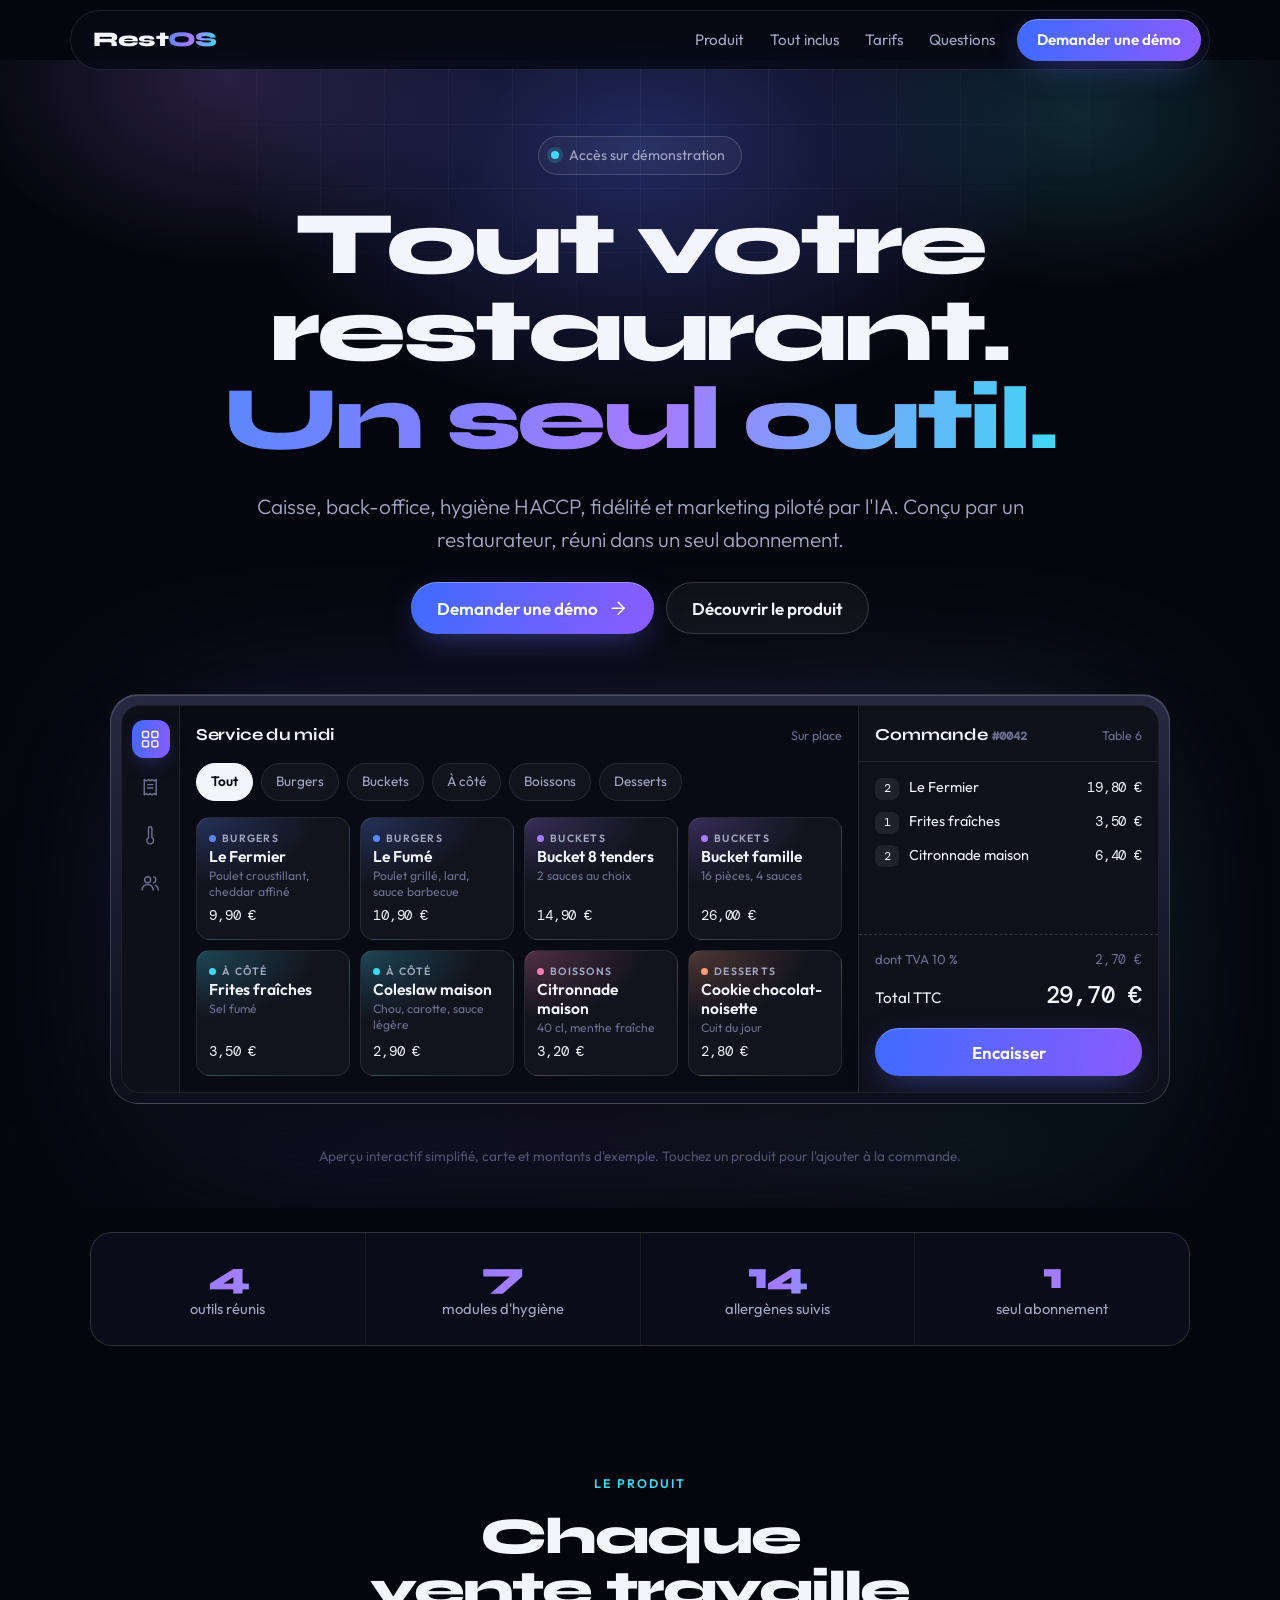
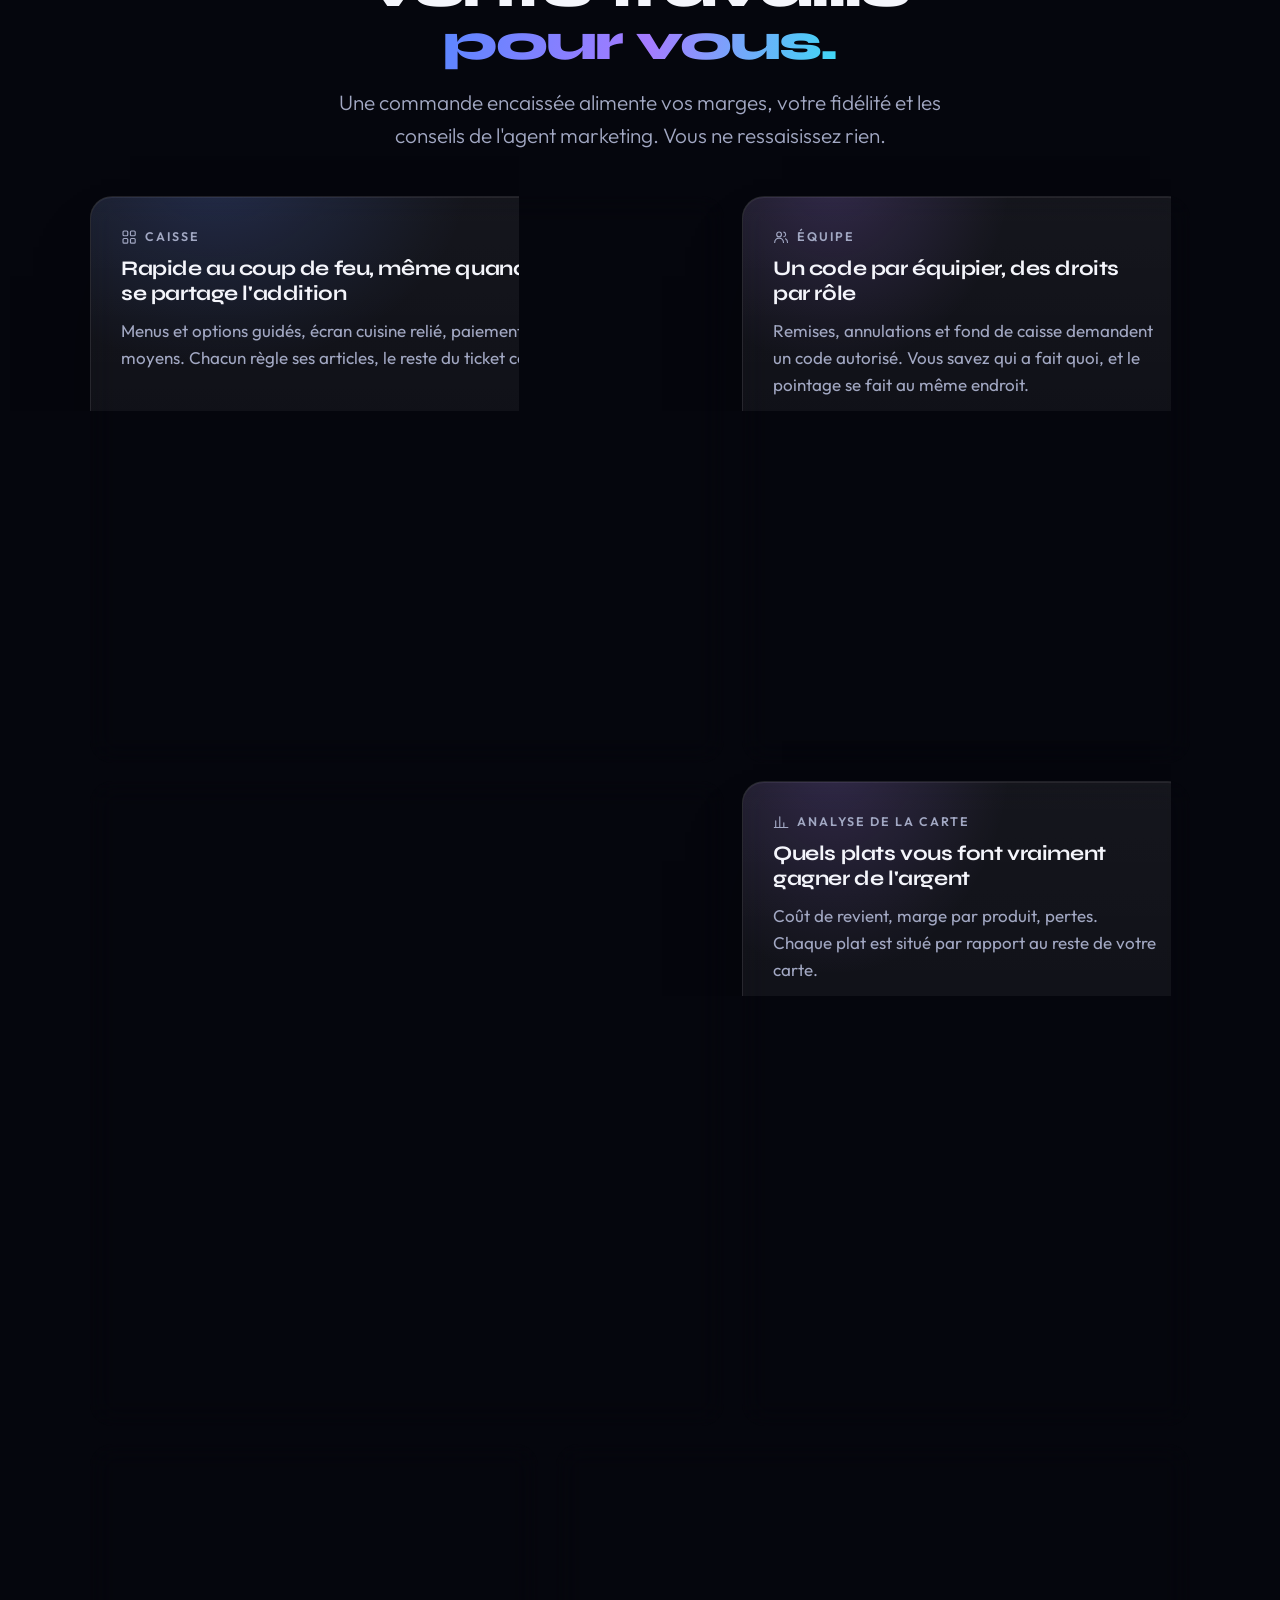
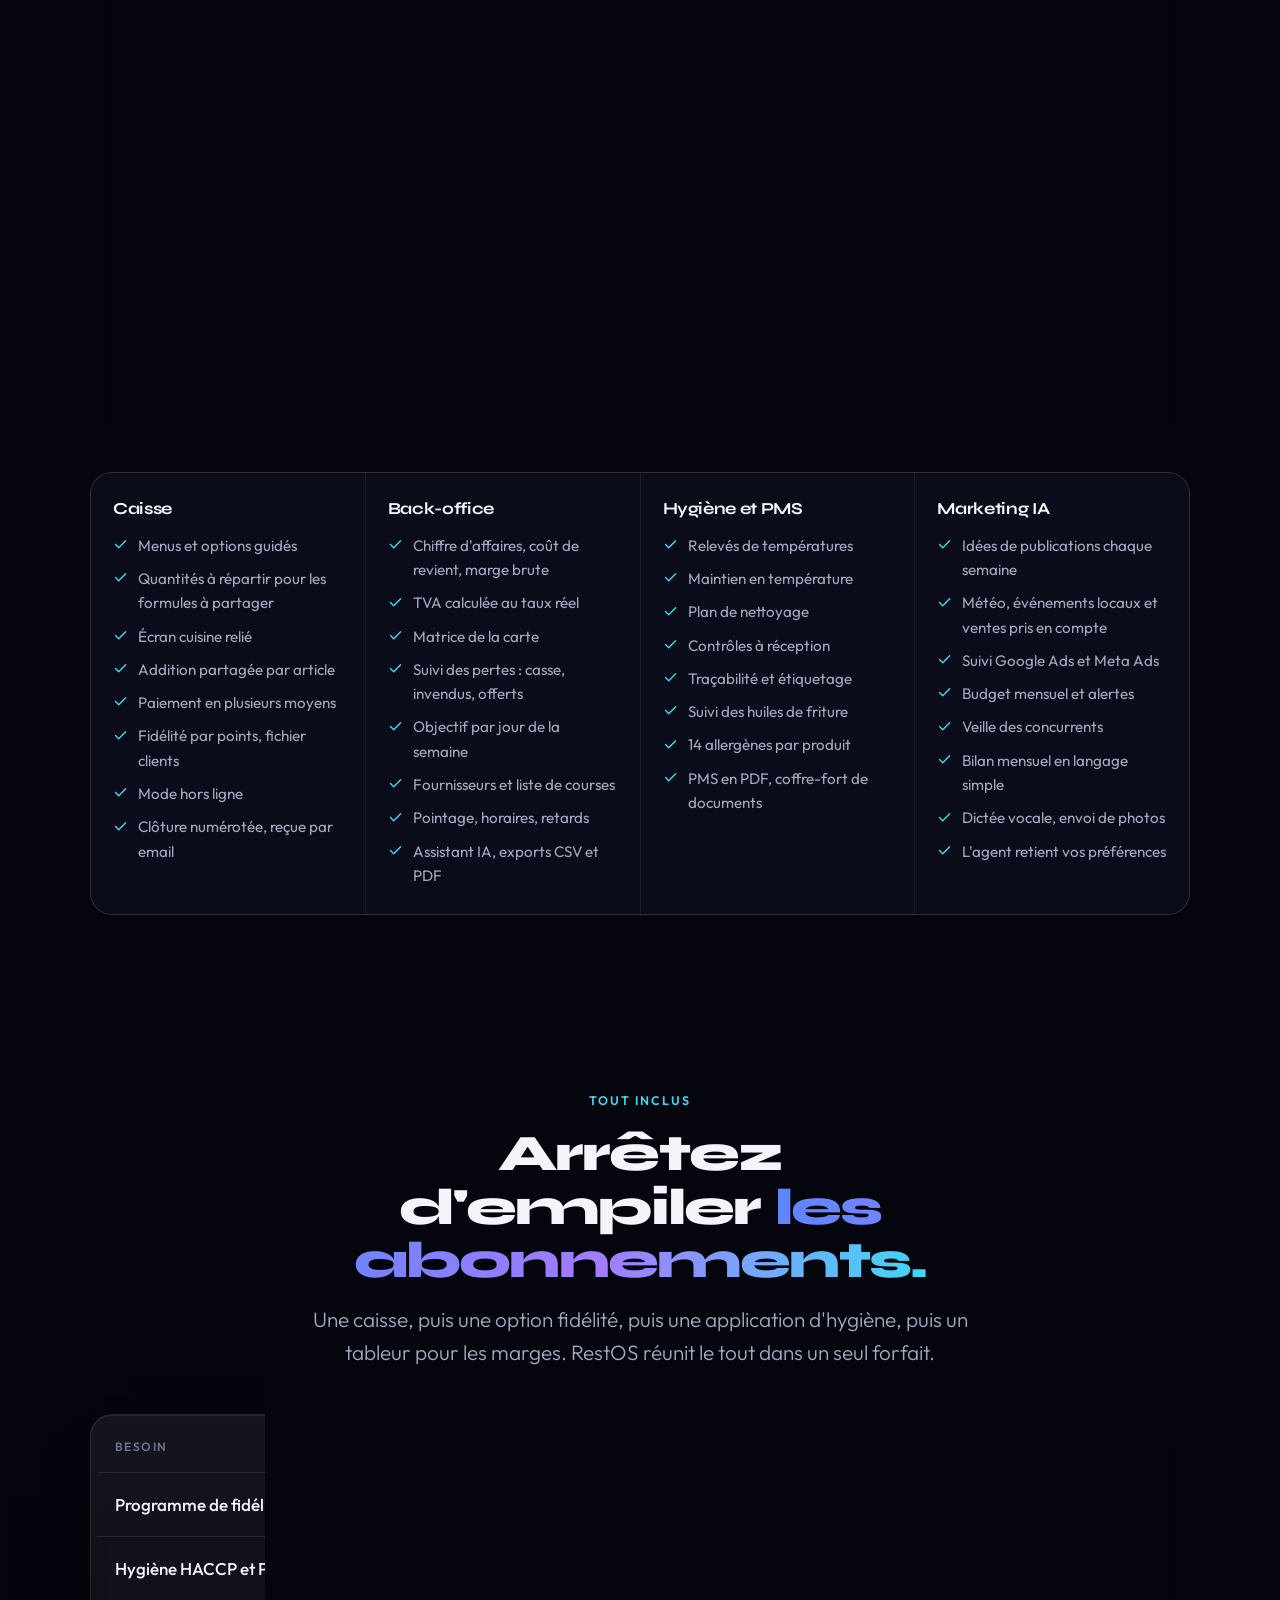
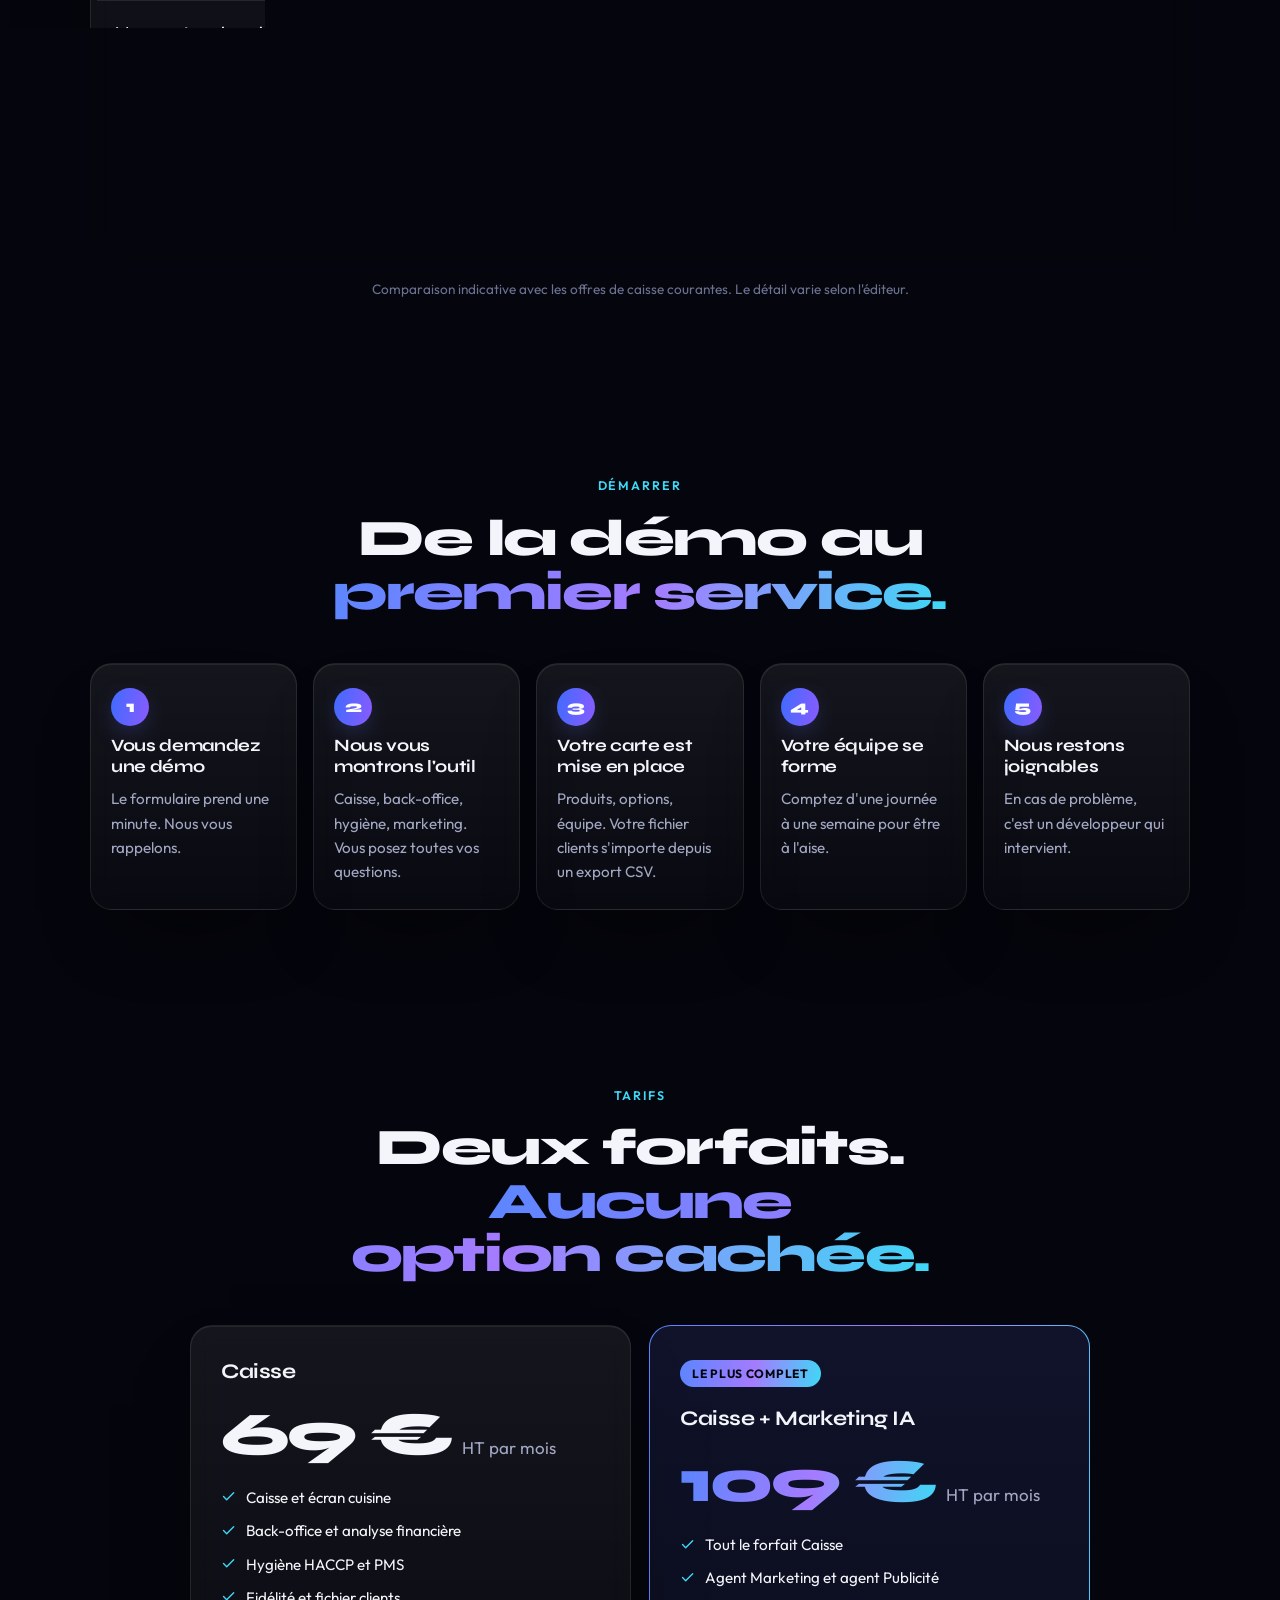
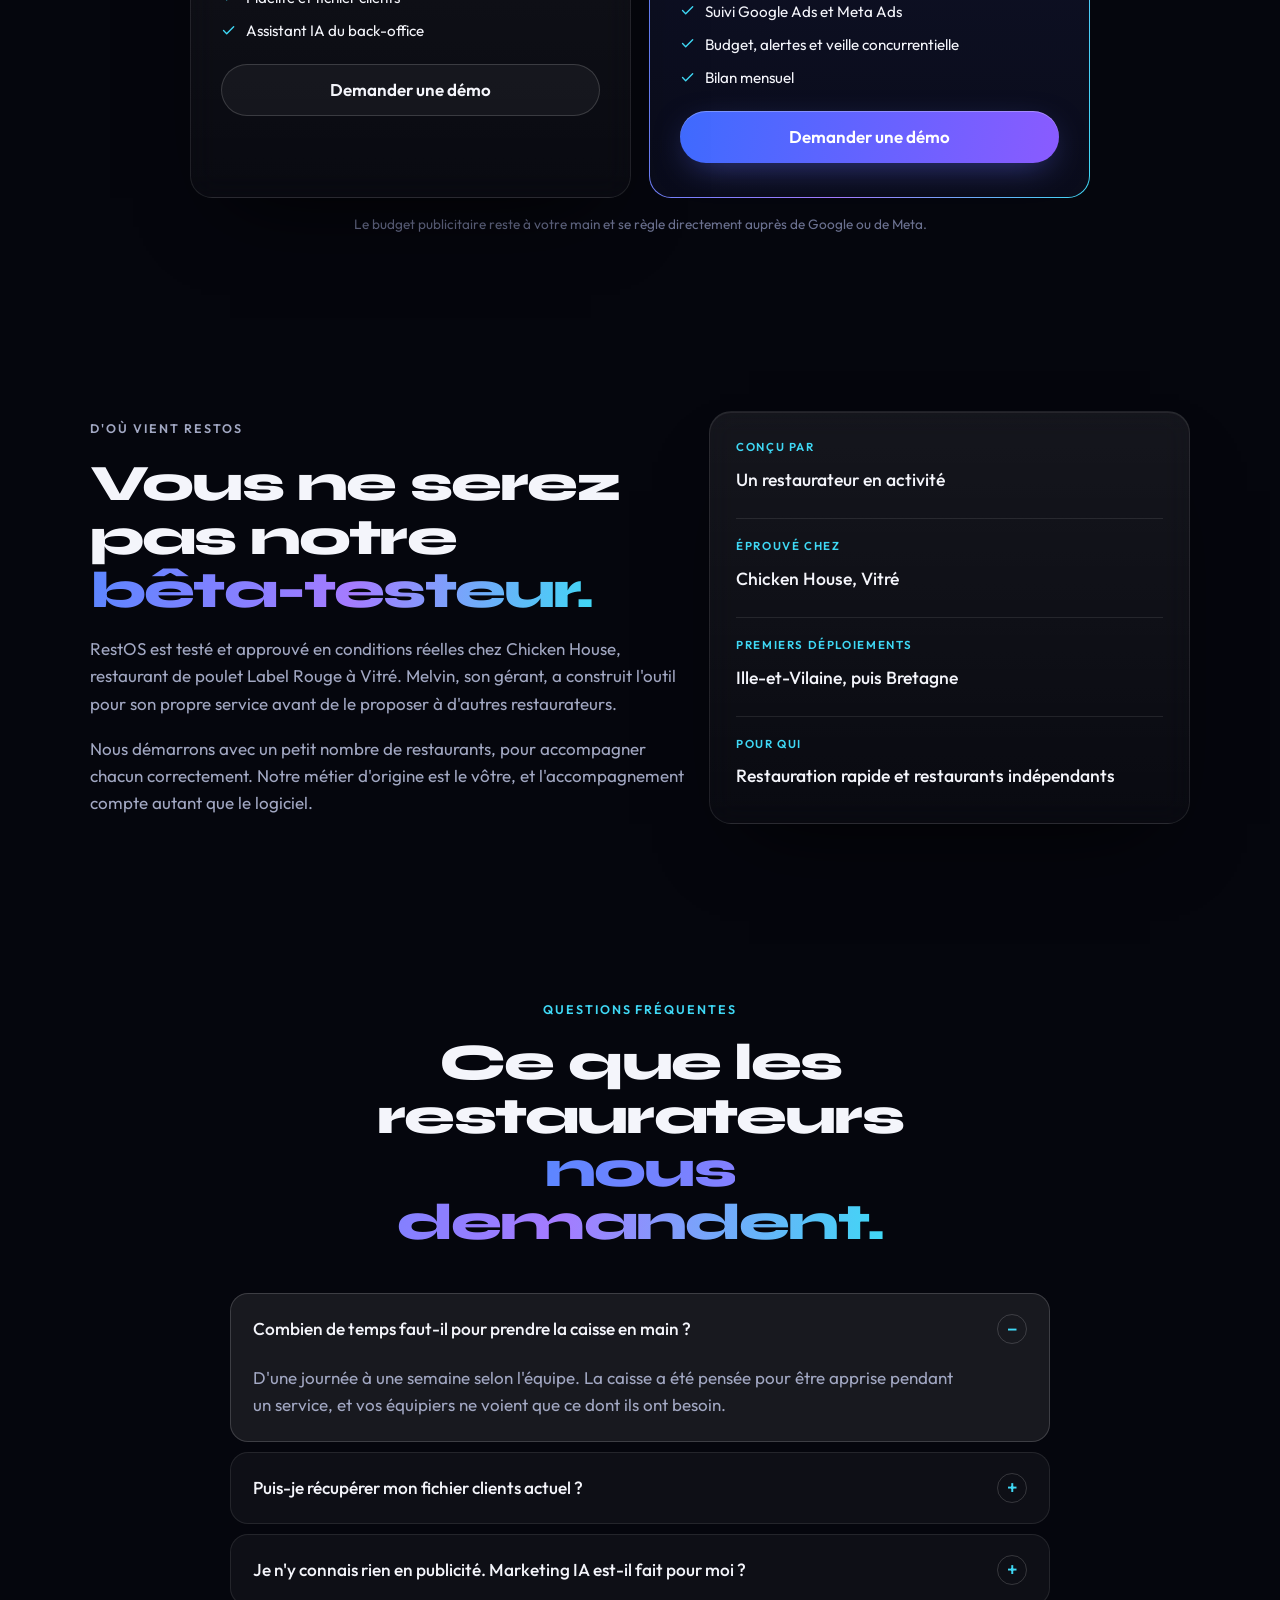
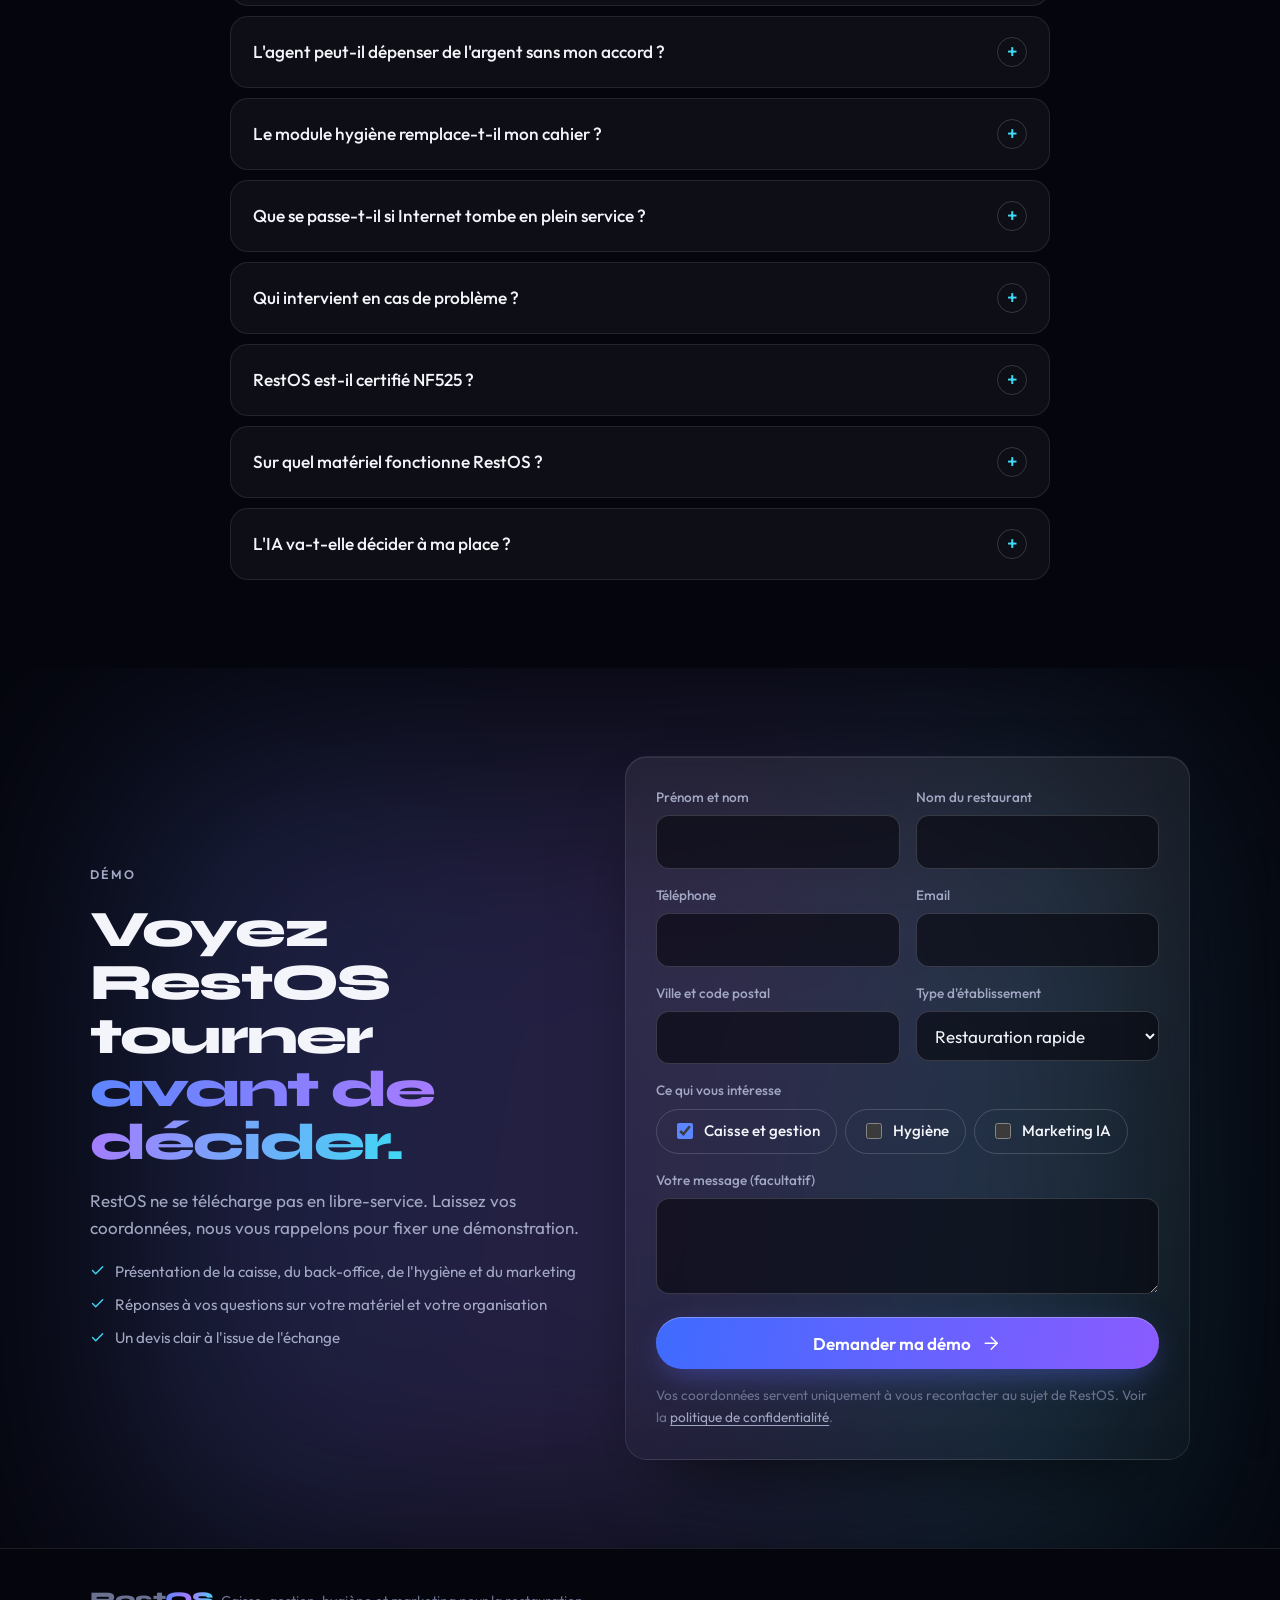
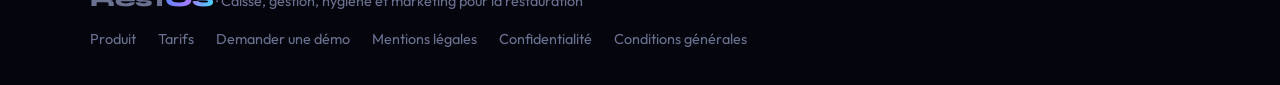
==== commit c5c6409b: "Rename Site vitrine RestOS.html to index.html" ====
--- a/index.html
+++ b/index.html
@@ -1,393 +1,1112 @@
-<!DOCTYPE html>
-<html lang="fr">
-<head>
-<meta charset="UTF-8">
-<meta name="viewport" content="width=device-width, initial-scale=1.0">
-<title>Chicken House — Vitré | Poulet fermier, pané et fait maison</title>
-<meta name="description" content="Chicken House, restaurant à Vitré (35). Burgers de poulet pané maison, poulet fermier Label Rouge rôti, sauces et frites maison, pain de boulanger. 21 rue de la Borderie.">
-<link rel="icon" type="image/png" href="assets/logo/favicon-32.png" sizes="32x32">
-<link rel="icon" type="image/png" href="assets/logo/favicon-512.png" sizes="512x512">
-<link rel="apple-touch-icon" href="assets/logo/apple-touch-icon.png">
-<link rel="preconnect" href="https://fonts.googleapis.com">
-<link rel="preconnect" href="https://fonts.gstatic.com" crossorigin>
-<link href="https://fonts.googleapis.com/css2?family=Anton&family=Permanent+Marker&family=Work+Sans:ital,wght@0,400;0,500;0,600;0,700;0,800;1,500&display=swap" rel="stylesheet">
-<link rel="stylesheet" href="css/style.css">
-</head>
-<body>
-
-<a class="skip-link" href="#contenu">Aller au contenu</a>
-
-<header class="site-header" id="site-header">
-  <div class="wrap site-header__inner">
-    <a href="#" class="brand" aria-label="Chicken House — accueil">
-      <img src="assets/logo/chicken-house-yellow.png" alt="" class="brand__mark" width="44" height="50">
-      <span class="brand__word">Chicken<br>House</span>
-    </a>
-
-    <nav class="main-nav" id="main-nav" aria-label="Navigation principale">
-      <a href="#histoire">Notre histoire</a>
-      <a href="#carte">La carte</a>
-      <a href="#avis">Avis</a>
-      <a href="#infos">Infos &amp; horaires</a>
+<!doctype html><html><head><meta charset=utf8><meta name=viewport content="width=device-width,initial-scale=1,viewport-fit=cover"><style>:root{color-scheme:light;box-sizing:border-box;padding-top:env(safe-area-inset-top,0px);padding-bottom:env(safe-area-inset-bottom,0px)}html{scroll-padding-top:env(safe-area-inset-top,0px)}body{margin:0;padding:0;font:14px -apple-system,BlinkMacSystemFont,sans-serif;background:#faf9f5;color:#141413}img{max-width:100%}[hidden]:not([hidden=until-found i]){display:none!important}</style></head><body>
+<title>Site vitrine RestOS</title>
+<link rel="stylesheet" href="https://fonts.googleapis.com/css2?family=DM+Mono:wght@400;500&family=Outfit:wght@300;400;500;600;700&family=Syne:wght@600;700;800&display=swap">
+<style>
+/* Layout : nuit profonde, un seul univers visuel. Le produit est montré dans un cadre de tablette posé sur un halo
+   bleu-violet-cyan ; les modules vivent dans une grille de panneaux en verre dépoli. Charte RestOS : Syne / Outfit / DM Mono. */
+:root{
+  --bg:#05060d; --bg-2:#0a0c19; --screen:#080a14;
+  --ink:#f4f5fb; --muted:#a2a8c3; --dim:#6b7190;
+  --line:rgba(255,255,255,.09); --line-2:rgba(255,255,255,.16);
+  --glass:rgba(255,255,255,.04); --glass-2:rgba(255,255,255,.08);
+  --blue:#5b86ff; --violet:#a57bff; --cyan:#3fd8f5; --rose:#ff7eb6; --peach:#ff9f7a;
+  --grad:linear-gradient(100deg,#5b86ff 0%,#a57bff 52%,#3fd8f5 100%);
+  --btn:linear-gradient(100deg,#3f6bff,#8a5bff);
+  --on-btn:#ffffff; --glow:rgba(96,110,255,.55);
+  --ok:#43dea0; --warn:#ffb85c;
+  --shadow:0 40px 80px -40px rgba(0,0,0,.85);
+  --display:"Syne","Outfit",system-ui,sans-serif;
+  --body:"Outfit","Segoe UI",system-ui,sans-serif;
+  --mono:"DM Mono",ui-monospace,"SF Mono",Menlo,monospace;
+  --r:22px; --r-sm:14px; --wrap:1140px;
+  color-scheme:dark;
+}
+*{box-sizing:border-box}
+body{margin:0;background:var(--bg);color:var(--ink);font-family:var(--body);font-size:1.0625rem;line-height:1.6;-webkit-font-smoothing:antialiased;overflow-x:clip}
+h1,h2,h3,h4,p,ul,ol,dl,dd,figure{margin:0}
+ul,ol{padding:0;list-style:none}
+a{color:inherit;text-decoration:none}
+button,input,select,textarea{font:inherit;color:inherit}
+:focus-visible{outline:2px solid var(--cyan);outline-offset:3px}
+svg.i{width:1.2em;height:1.2em;flex:none;fill:none;stroke:currentColor;stroke-width:1.7;stroke-linecap:round;stroke-linejoin:round}
+.mono{font-family:var(--mono);font-variant-numeric:tabular-nums;letter-spacing:-.01em}
+
+.wrap{max-width:var(--wrap);margin-inline:auto;padding-inline:20px}
+section{position:relative;padding-block:88px;scroll-margin-top:88px}
+.eyebrow{display:inline-flex;align-items:center;gap:8px;font-size:.78rem;font-weight:600;letter-spacing:.16em;text-transform:uppercase;color:var(--cyan)}
+h1,h2{font-family:var(--display);font-weight:800;letter-spacing:-.035em;text-wrap:balance}
+h1{font-size:clamp(2.7rem,8.4vw,5.6rem);line-height:.98}
+h2{font-size:clamp(1.9rem,4.6vw,3.2rem);line-height:1.04}
+h3{font-family:var(--display);font-weight:700;font-size:1.3rem;line-height:1.2;letter-spacing:-.02em}
+.g{color:var(--violet)}
+@supports ((-webkit-background-clip:text) or (background-clip:text)){
+  .g{background:var(--grad);-webkit-background-clip:text;background-clip:text;color:transparent}
+}
+.lead{font-size:clamp(1.1rem,2.2vw,1.3rem);font-weight:300;color:var(--muted);max-width:56ch}
+.head{display:grid;gap:16px;margin-bottom:44px;max-width:60ch}
+.head.c{text-align:center;justify-items:center;margin-inline:auto}
+.small{font-size:.85rem;color:var(--dim)}
+
+/* Boutons */
+.btn{display:inline-flex;align-items:center;justify-content:center;gap:10px;min-height:52px;padding:0 26px;border:0;border-radius:999px;background:var(--btn);color:var(--on-btn);font-weight:600;cursor:pointer;box-shadow:0 10px 34px -10px var(--glow),inset 0 1px 0 rgba(255,255,255,.28);transition:transform .2s,box-shadow .2s}
+.btn:hover{transform:translateY(-2px);box-shadow:0 16px 40px -10px var(--glow),inset 0 1px 0 rgba(255,255,255,.28)}
+.btn.ghost{background:var(--glass);box-shadow:inset 0 0 0 1px var(--line-2);color:var(--ink)}
+.btn.ghost:hover{background:var(--glass-2);box-shadow:inset 0 0 0 1px var(--line-2)}
+.row{display:flex;flex-wrap:wrap;gap:12px}
+
+/* Verre */
+.glass{position:relative;border:1px solid var(--line);border-radius:var(--r);background:linear-gradient(180deg,rgba(255,255,255,.065),rgba(255,255,255,.018));box-shadow:inset 0 1px 0 rgba(255,255,255,.07),var(--shadow);-webkit-backdrop-filter:blur(14px);backdrop-filter:blur(14px)}
+.ring{border:1px solid transparent;background:linear-gradient(180deg,#10132a,#0a0c1b) padding-box,var(--grad) border-box}
+
+/* En-tête flottant */
+.top{position:sticky;top:calc(env(safe-area-inset-top,0px) + 10px);z-index:30;padding-inline:14px}
+.bar{max-width:var(--wrap);margin-inline:auto;display:flex;align-items:center;gap:22px;padding:8px 8px 8px 22px;border-radius:999px;border:1px solid var(--line);background:rgba(8,10,22,.72);-webkit-backdrop-filter:blur(18px) saturate(1.4);backdrop-filter:blur(18px) saturate(1.4)}
+.brand{font-family:var(--display);font-weight:800;font-size:1.3rem;letter-spacing:-.04em}
+.nav{display:flex;gap:26px;margin-left:auto;font-size:.95rem;color:var(--muted)}
+.nav a:hover{color:var(--ink)}
+.bar .btn{min-height:42px;padding:0 20px;font-size:.95rem}
+@media (max-width:860px){ .nav{display:none} .bar .btn{margin-left:auto} }
+
+/* Accroche */
+.hero{padding-block:76px 40px;text-align:center;overflow:clip}
+.hero::before{content:"";position:absolute;inset:-180px 0 auto;height:900px;pointer-events:none;
+  background:radial-gradient(46% 42% at 50% 30%,rgba(91,110,255,.34),rgba(0,0,0,0) 70%),radial-gradient(30% 30% at 18% 22%,rgba(165,123,255,.22),rgba(0,0,0,0) 70%),radial-gradient(28% 28% at 84% 26%,rgba(63,216,245,.16),rgba(0,0,0,0) 70%)}
+.hero::after{content:"";position:absolute;inset:0 0 auto;height:640px;pointer-events:none;
+  background-image:linear-gradient(var(--line) 1px,rgba(0,0,0,0) 1px),linear-gradient(90deg,var(--line) 1px,rgba(0,0,0,0) 1px);background-size:64px 64px;
+  -webkit-mask-image:radial-gradient(60% 70% at 50% 0%,#000,rgba(0,0,0,0) 75%);mask-image:radial-gradient(60% 70% at 50% 0%,#000,rgba(0,0,0,0) 75%);opacity:.6}
+.hero .wrap{position:relative;z-index:1;display:grid;justify-items:center;gap:26px}
+.pill{display:inline-flex;align-items:center;gap:10px;padding:7px 16px 7px 12px;border-radius:999px;border:1px solid var(--line-2);background:var(--glass);font-size:.88rem;color:var(--muted)}
+.pill i{width:8px;height:8px;border-radius:50%;background:var(--cyan);box-shadow:0 0 0 4px rgba(63,216,245,.18)}
+.hero .lead{margin-inline:auto}
+.hero .row{justify-content:center}
+
+/* Scène produit */
+.stage{position:relative;width:100%;max-width:1060px;margin-top:34px;text-align:left}
+.stage::before{content:"";position:absolute;inset:14% 6% -4%;background:var(--grad);filter:blur(90px);opacity:.36;pointer-events:none}
+.device{position:relative;padding:10px;border-radius:28px;background:linear-gradient(180deg,#252a42,#0d0f1c);border:1px solid var(--line-2);box-shadow:0 70px 130px -50px rgba(0,0,0,.95),inset 0 1px 0 rgba(255,255,255,.16)}
+.screen{display:grid;grid-template-columns:58px minmax(0,1fr) 300px;border-radius:19px;overflow:hidden;background:var(--screen);border:1px solid var(--line)}
+.rail{display:grid;align-content:start;justify-items:center;gap:10px;padding:14px 0;border-right:1px solid var(--line);background:rgba(255,255,255,.02)}
+.rail span{display:grid;place-items:center;width:38px;height:38px;border-radius:12px;color:var(--dim)}
+.rail span.on{background:var(--btn);color:var(--on-btn);box-shadow:0 8px 20px -8px var(--glow)}
+.cat{min-width:0;padding:16px;display:grid;gap:14px;align-content:start}
+.cat-h{display:flex;justify-content:space-between;align-items:center;gap:12px}
+.cat-h b{font-family:var(--display);font-size:1.05rem;letter-spacing:-.02em}
+.cat-h span{font-size:.78rem;color:var(--dim)}
+.pills{display:flex;gap:8px;overflow-x:auto;scrollbar-width:none;padding-bottom:2px}
+.pills::-webkit-scrollbar{display:none}
+.pills button{flex:none;padding:7px 14px;border-radius:999px;border:1px solid var(--line);background:var(--glass);font-size:.85rem;color:var(--muted);cursor:pointer}
+.pills button[aria-pressed="true"]{background:var(--ink);border-color:var(--ink);color:var(--bg);font-weight:600}
+.tiles{display:grid;grid-template-columns:repeat(4,minmax(0,1fr));gap:10px}
+.tile{--c:var(--blue);display:grid;gap:6px;align-content:space-between;min-height:118px;padding:12px;border-radius:var(--r-sm);border:1px solid var(--line);background:var(--glass);text-align:left;cursor:pointer;transition:transform .15s,border-color .15s}
+@supports (background:color-mix(in srgb,red 10%,blue)){
+  .tile{background:radial-gradient(130% 90% at 0% 0%,color-mix(in srgb,var(--c) 26%,transparent),transparent 62%),var(--glass)}
+}
+.tile:hover{transform:translateY(-2px);border-color:var(--line-2)}
+.tile:active{transform:scale(.97)}
+.tile .k{display:flex;align-items:center;gap:6px;font-size:.66rem;font-weight:600;letter-spacing:.12em;text-transform:uppercase;color:var(--muted)}
+.tile .k i{width:7px;height:7px;border-radius:50%;background:var(--c)}
+.tile b{display:block;font-weight:600;font-size:.98rem;line-height:1.2}
+.tile small{display:block;font-size:.76rem;color:var(--dim);line-height:1.3;margin-top:2px}
+.tile .p{font-size:.85rem;color:var(--ink)}
+.tix{display:flex;flex-direction:column;min-width:0;border-left:1px solid var(--line);background:rgba(255,255,255,.025)}
+.tix-h{display:flex;justify-content:space-between;align-items:baseline;gap:8px;padding:16px 16px 12px;border-bottom:1px solid var(--line)}
+.tix-h b{font-family:var(--display);font-size:1.05rem}
+.tix-h span{font-size:.78rem;color:var(--dim)}
+.lines{flex:1;display:grid;align-content:start;gap:10px;padding:14px 16px;font-size:.9rem;min-height:170px}
+.lines li{display:grid;grid-template-columns:auto minmax(0,1fr) auto;gap:10px;align-items:baseline}
+.lines .q{display:grid;place-items:center;min-width:24px;height:22px;padding:0 4px;border-radius:7px;background:var(--glass-2);font-size:.75rem}
+.lines .empty{display:block;color:var(--dim)}
+.sum{display:grid;gap:6px;padding:14px 16px;border-top:1px dashed var(--line-2);font-size:.82rem;color:var(--dim)}
+.sum div{display:flex;justify-content:space-between;gap:8px;align-items:baseline}
+.sum .tot{color:var(--ink);font-size:.95rem}
+.sum .tot span:last-child{font-size:1.5rem;font-weight:500}
+.tix .btn{margin:0 16px 16px;min-height:48px}
+.caption{margin-top:16px;font-size:.85rem;color:var(--dim);text-align:center}
+
+.float{position:absolute;z-index:2;display:none;gap:4px;padding:14px 16px;border-radius:18px;border:1px solid var(--line-2);background:rgba(16,19,40,.74);-webkit-backdrop-filter:blur(16px);backdrop-filter:blur(16px);box-shadow:0 30px 60px -24px rgba(0,0,0,.9);font-size:.85rem;animation:bob 7s ease-in-out infinite}
+.float b{font-weight:600}
+.float span{color:var(--muted);font-size:.8rem}
+.float .big{font-size:1.5rem;color:var(--ink)}
+.float.fa{right:calc(100% - 26px);top:20%;width:210px}
+.float.fb{left:calc(100% - 22px);bottom:30%;width:210px;animation-delay:-3.5s}
+.float .st{display:inline-flex;align-items:center;gap:6px;color:var(--warn);font-size:.78rem}
+@keyframes bob{50%{transform:translateY(-10px)}}
+@media (min-width:1420px){ .float{display:grid} }
+@media (max-width:900px){ .screen{grid-template-columns:minmax(0,1fr) 260px} .rail{display:none} .tiles{grid-template-columns:repeat(2,minmax(0,1fr))} }
+@media (max-width:680px){ .screen{grid-template-columns:minmax(0,1fr)} .tix{border-left:0;border-top:1px solid var(--line)} .lines{min-height:0} .tile{min-height:104px} .device{padding:7px;border-radius:22px} .screen{border-radius:16px} }
+
+/* Bandeau de repères */
+.marks{display:grid;grid-template-columns:repeat(4,minmax(0,1fr));gap:1px;border-radius:var(--r);overflow:hidden;border:1px solid var(--line);background:var(--line)}
+.marks li{display:grid;gap:2px;padding:24px 20px;background:var(--bg-2);text-align:center}
+.marks b{font-family:var(--display);font-weight:800;font-size:2.4rem;line-height:1;letter-spacing:-.04em}
+.marks span{color:var(--muted);font-size:.92rem}
+@media (max-width:720px){ .marks{grid-template-columns:repeat(2,minmax(0,1fr))} }
+
+/* Grille des modules */
+.bento{display:grid;grid-template-columns:repeat(12,minmax(0,1fr));gap:18px}
+.card{grid-column:span 12;display:grid;grid-template-rows:auto 1fr;gap:22px;padding:30px;min-width:0;overflow:hidden}
+.card::before{content:"";position:absolute;inset:-40% 40% auto -20%;height:70%;background:radial-gradient(closest-side,var(--tint,rgba(91,134,255,.20)),rgba(0,0,0,0));pointer-events:none}
+.card > *{position:relative}
+.card .t{display:grid;gap:10px;max-width:46ch}
+.card .t p{color:var(--muted)}
+.card .eyebrow svg{width:1.3em;height:1.3em}
+@media (min-width:920px){ .s7{grid-column:span 7} .s5{grid-column:span 5} }
+.tv{--tint:rgba(165,123,255,.20)} .tc{--tint:rgba(63,216,245,.16)}
+
+.card > .ui{align-self:end}
+.ui{border-radius:var(--r-sm);border:1px solid var(--line);background:rgba(5,6,13,.6);min-width:0}
+.ui-h{display:flex;justify-content:space-between;gap:10px;align-items:center;padding:11px 14px;border-bottom:1px solid var(--line);font-size:.82rem;font-weight:600}
+.ui-h em{font-style:normal;font-weight:400;color:var(--dim);font-size:.75rem}
+.rows li{display:grid;grid-template-columns:auto minmax(0,1fr) auto;gap:12px;align-items:center;padding:11px 14px;border-bottom:1px solid var(--line);font-size:.92rem}
+.rows li:last-child{border-bottom:0}
+.rows .paid{color:var(--dim)}
+.box{display:grid;place-items:center;width:20px;height:20px;border-radius:6px;border:1px solid var(--line-2)}
+.box.on{background:var(--btn);border-color:transparent;color:var(--on-btn)}
+.box svg{width:13px;height:13px;stroke-width:2.4}
+.tagl{display:inline-flex;align-items:center;gap:6px;padding:3px 10px;border-radius:999px;border:1px solid var(--line);font-size:.75rem;color:var(--muted);white-space:nowrap}
+.tagl.ok{color:var(--ok);border-color:rgba(67,222,160,.35)}
+.tagl.wa{color:var(--warn);border-color:rgba(255,184,92,.4)}
+.tagl svg{width:13px;height:13px}
+.foot{display:flex;justify-content:space-between;align-items:center;gap:12px;flex-wrap:wrap;padding:12px 14px;border-top:1px solid var(--line);font-size:.92rem}
+.chips{display:flex;flex-wrap:wrap;gap:8px}
+
+.pin{display:grid;gap:16px;justify-items:center;padding:22px 16px;border-bottom:1px solid var(--line)}
+.who{display:flex;gap:8px;flex-wrap:wrap;justify-content:center}
+.who span{padding:8px 16px;border-radius:999px;border:1px solid var(--line);font-size:.9rem;color:var(--muted)}
+.who span.on{background:var(--ink);color:var(--bg);border-color:var(--ink);font-weight:600}
+.dots{display:flex;gap:12px}
+.dots i{width:14px;height:14px;border-radius:50%;border:1.5px solid var(--line-2)}
+.dots i.f{background:var(--grad);border-color:transparent;box-shadow:0 0 14px var(--glow)}
+
+.kpis{display:grid;grid-template-columns:repeat(3,minmax(0,1fr));gap:1px;background:var(--line);border-bottom:1px solid var(--line)}
+.kpis div{display:grid;gap:2px;padding:12px 14px;background:rgba(5,6,13,.9);min-width:0}
+.kpis span{font-size:.72rem;color:var(--dim);text-transform:uppercase;letter-spacing:.08em}
+.kpis b{font-family:var(--mono);font-weight:500;font-size:1.05rem;white-space:nowrap}
+@media (max-width:520px){ .kpis div{padding:10px} .kpis b{font-size:.9rem} .kpis span{font-size:.62rem} }
+.chart{padding:16px 14px 12px}
+.bars{display:grid;grid-template-columns:repeat(7,minmax(0,1fr));gap:10px;align-items:end;height:132px;border-bottom:1px solid var(--line-2)}
+.bars div{position:relative;height:100%;display:flex;align-items:flex-end;justify-content:center}
+.bars i{display:block;width:min(100%,26px);height:var(--h);border-radius:4px 4px 0 0;background:var(--blue)}
+.bars div:hover i{background:var(--cyan)}
+.bars u{position:absolute;left:8%;right:8%;bottom:var(--o);height:2px;background:var(--ink);opacity:.8}
+.bars em{position:absolute;bottom:calc(var(--h) + 6px);font-style:normal;font-family:var(--mono);font-size:.7rem;color:var(--ink);white-space:nowrap}
+.days{display:grid;grid-template-columns:repeat(7,minmax(0,1fr));gap:10px;padding-top:6px;font-size:.72rem;color:var(--dim);text-align:center}
+.legend{display:flex;gap:16px;flex-wrap:wrap;padding-top:10px;font-size:.75rem;color:var(--muted)}
+.legend span{display:inline-flex;align-items:center;gap:6px}
+.legend .sb{width:10px;height:10px;border-radius:2px;background:var(--blue)}
+.legend .sl{width:14px;height:2px;background:var(--ink)}
+
+.quad{position:relative;aspect-ratio:1.25;max-width:100%;margin:14px;border-radius:10px;border:1px solid var(--line);
+  background:linear-gradient(var(--line-2),var(--line-2)) 50% 0/1px 100% no-repeat,linear-gradient(var(--line-2),var(--line-2)) 0 50%/100% 1px no-repeat}
+.quad .ql{position:absolute;font-size:.7rem;font-weight:600;letter-spacing:.1em;text-transform:uppercase;color:var(--dim)}
+.quad .ql.a{right:10px;top:8px;color:var(--ink)} .quad .ql.b{left:10px;top:8px} .quad .ql.c{right:10px;bottom:8px} .quad .ql.d{left:10px;bottom:8px}
+.quad .pt{position:absolute;left:var(--x);bottom:var(--y);width:11px;height:11px;margin:0 0 -5px -5px;border-radius:50%;background:var(--violet);box-shadow:0 0 0 2px var(--screen)}
+.quad .pt span{position:absolute;left:15px;top:-5px;font-size:.74rem;color:var(--ink);white-space:nowrap}
+.quad .pt.l span{left:auto;right:15px}
+.axes{display:flex;justify-content:space-between;padding:0 14px 12px;font-size:.72rem;color:var(--dim)}
+
+.prog{height:6px;border-radius:99px;background:var(--glass-2);overflow:hidden;flex:1;min-width:80px}
+.prog i{display:block;height:100%;width:71%;border-radius:99px;background:var(--grad)}
+
+.chat{display:grid;gap:12px;padding:16px}
+.bub{padding:12px 16px;border-radius:18px;font-size:.95rem;max-width:88%}
+.bub.me{justify-self:end;background:var(--btn);color:var(--on-btn);border-bottom-right-radius:6px}
+.bub.ai{background:var(--glass-2);border:1px solid var(--line);border-bottom-left-radius:6px}
+.camp{display:grid;gap:12px;padding:14px;border-radius:var(--r-sm);max-width:420px}
+.camp h4{font-family:var(--display);font-size:1.05rem;letter-spacing:-.01em}
+.camp dl{display:grid;grid-template-columns:repeat(3,minmax(0,1fr));gap:10px}
+.camp dt{font-size:.68rem;text-transform:uppercase;letter-spacing:.1em;color:var(--dim)}
+.camp dd{font-family:var(--mono);font-size:.9rem}
+.mini{display:inline-flex;align-items:center;min-height:34px;padding:0 16px;border-radius:999px;font-size:.85rem;font-weight:600;border:1px solid var(--line-2)}
+.mini.go{background:var(--btn);border-color:transparent;color:var(--on-btn)}
+
+/* Liste complète */
+.all{display:grid;grid-template-columns:repeat(4,minmax(0,1fr));gap:1px;margin-top:18px;border-radius:var(--r);overflow:hidden;border:1px solid var(--line);background:var(--line)}
+.all > div{display:grid;gap:14px;align-content:start;padding:26px 22px;background:var(--bg-2)}
+.all h3{font-size:1.05rem}
+.feat{display:grid;gap:9px;font-size:.95rem;color:var(--muted)}
+.feat li{display:grid;grid-template-columns:auto minmax(0,1fr);gap:10px;align-items:start}
+.feat svg{color:var(--cyan);margin-top:.22em;width:1em;height:1em;stroke-width:2.2}
+@media (max-width:980px){ .all{grid-template-columns:repeat(2,minmax(0,1fr))} }
+@media (max-width:560px){ .all{grid-template-columns:minmax(0,1fr)} }
+
+/* Comparatif */
+.tblw{overflow-x:auto}
+table{width:100%;border-collapse:collapse}
+.cmp{padding:6px}
+.cmp th,.cmp td{padding:16px 18px;text-align:left;border-bottom:1px solid var(--line)}
+.cmp tr:last-child td{border-bottom:0}
+.cmp th{font-size:.75rem;font-weight:600;letter-spacing:.12em;text-transform:uppercase;color:var(--dim)}
+.cmp td:first-child{font-weight:500}
+.cmp td:nth-child(2){color:var(--dim)}
+.cmp td:nth-child(3),.cmp th:nth-child(3){background:rgba(91,134,255,.09)}
+.cmp th:nth-child(3){color:var(--ink);border-radius:14px 14px 0 0}
+.cmp tr:last-child td:nth-child(3){border-radius:0 0 14px 14px}
+.yes{display:inline-flex;align-items:center;gap:8px;font-weight:600}
+.yes svg{color:var(--ok);stroke-width:2.4}
+
+/* Étapes */
+.steps{display:grid;grid-template-columns:repeat(5,minmax(0,1fr));gap:16px;counter-reset:s}
+.steps li{display:grid;gap:10px;align-content:start;padding:24px 20px;counter-increment:s}
+.steps li::before{content:counter(s);display:grid;place-items:center;width:38px;height:38px;border-radius:50%;background:var(--btn);color:var(--on-btn);font-family:var(--display);font-weight:800;box-shadow:0 8px 24px -8px var(--glow)}
+.steps h3{font-size:1.08rem}
+.steps p{font-size:.95rem;color:var(--muted)}
+@media (max-width:1020px){ .steps{grid-template-columns:minmax(0,1fr)} .steps li{grid-template-columns:auto minmax(0,1fr);column-gap:16px} .steps li::before{grid-row:span 2} }
+
+/* Tarifs */
+.plans{display:grid;grid-template-columns:repeat(2,minmax(0,1fr));gap:18px;max-width:900px;margin-inline:auto}
+.plan{display:grid;gap:20px;align-content:start;padding:34px 30px;border-radius:var(--r)}
+.plan .badge{justify-self:start;padding:4px 12px;border-radius:999px;background:var(--grad);color:var(--bg);font-size:.75rem;font-weight:700;letter-spacing:.06em;text-transform:uppercase}
+.price{display:flex;align-items:baseline;gap:10px;flex-wrap:wrap}
+.price b{font-family:var(--display);font-weight:800;font-size:3.8rem;line-height:1;letter-spacing:-.05em}
+.price span{color:var(--muted)}
+.plan .feat{color:var(--ink)}
+@media (max-width:760px){ .plans{grid-template-columns:minmax(0,1fr)} }
+
+/* Histoire */
+.story{display:grid;grid-template-columns:minmax(0,1.25fr) minmax(0,1fr);gap:18px;align-items:stretch}
+.story .txt{display:grid;gap:18px;align-content:center;padding:8px 0}
+.story .txt p{color:var(--muted);max-width:56ch}
+.facts{display:grid;gap:0;padding:8px 26px}
+.facts div{display:grid;gap:2px;padding:18px 0;border-bottom:1px solid var(--line)}
+.facts div:last-child{border-bottom:0}
+.facts dt{font-size:.72rem;font-weight:600;letter-spacing:.14em;text-transform:uppercase;color:var(--cyan)}
+.facts dd{font-size:1.1rem;font-weight:500}
+@media (max-width:860px){ .story{grid-template-columns:minmax(0,1fr)} }
+
+/* FAQ */
+.faq{display:grid;gap:10px;max-width:820px;margin-inline:auto}
+.faq details{border-radius:18px;border:1px solid var(--line);background:var(--glass)}
+.faq details[open]{background:var(--glass-2);border-color:var(--line-2)}
+.faq summary{display:flex;justify-content:space-between;gap:16px;align-items:center;padding:20px 22px;font-weight:500;font-size:1.08rem;cursor:pointer;list-style:none}
+.faq summary::-webkit-details-marker{display:none}
+.faq summary::after{content:"+";flex:none;display:grid;place-items:center;width:28px;height:28px;border-radius:50%;border:1px solid var(--line-2);font-size:1.2rem;line-height:1;color:var(--cyan)}
+.faq details[open] summary::after{content:"\2212"}
+.faq details p{padding:0 22px 22px;color:var(--muted);max-width:68ch}
+
+/* Demande de démo */
+.cta{overflow:clip}
+.cta::before{content:"";position:absolute;inset:10% 10% 0;background:var(--grad);filter:blur(120px);opacity:.22;pointer-events:none}
+.contact{position:relative;display:grid;grid-template-columns:minmax(0,1fr) minmax(0,1.15fr);gap:44px;align-items:center}
+.contact .txt{display:grid;gap:18px}
+.contact .txt p{color:var(--muted)}
+form,.done{display:grid;gap:16px;padding:30px;border-radius:var(--r)}
+.f2{display:grid;grid-template-columns:repeat(2,minmax(0,1fr));gap:16px}
+label,legend{display:block;font-size:.85rem;font-weight:500;color:var(--muted);margin-bottom:7px;padding:0}
+.field input,.field select,.field textarea{width:100%;min-height:50px;padding:12px 14px;border-radius:13px;border:1px solid var(--line-2);background:rgba(5,6,13,.6)}
+.field textarea{min-height:96px;resize:vertical}
+.field input:focus,.field select:focus,.field textarea:focus{outline:0;border-color:var(--blue);box-shadow:0 0 0 4px rgba(91,134,255,.22)}
+fieldset{border:0;padding:0;margin:0}
+.checks{display:flex;flex-wrap:wrap;gap:8px}
+.checks label{display:inline-flex;align-items:center;gap:8px;margin:0;padding:9px 16px;border-radius:999px;border:1px solid var(--line-2);color:var(--ink);font-size:.95rem;cursor:pointer}
+.checks input{width:16px;height:16px;accent-color:var(--blue)}
+.err{color:var(--warn);font-size:.92rem;font-weight:500}
+.done{justify-items:start;align-content:center}
+.done .ic{display:grid;place-items:center;width:52px;height:52px;border-radius:50%;background:var(--btn);color:var(--on-btn)}
+@media (max-width:900px){ .contact{grid-template-columns:minmax(0,1fr)} }
+@media (max-width:520px){ .f2{grid-template-columns:minmax(0,1fr)} form,.done{padding:22px} .card{padding:22px} section{padding-block:64px} }
+
+/* Pages légales */
+.legal{padding-block:48px 88px}
+.legal .wrap{max-width:860px}
+.ltabs{display:flex;flex-wrap:wrap;gap:8px;margin-bottom:34px}
+.ltabs a{padding:8px 16px;border-radius:999px;border:1px solid var(--line-2);background:var(--glass);font-size:.9rem;color:var(--muted)}
+.ltabs a[aria-current="page"]{background:var(--ink);border-color:var(--ink);color:var(--bg);font-weight:600}
+.ltabs a.back{margin-right:auto;color:var(--ink)}
+.doc{display:grid;gap:18px;padding:34px 30px}
+.doc h1{font-size:clamp(2rem,5.4vw,3.2rem);line-height:1.04}
+.doc h2{font-family:var(--display);font-size:1.25rem;font-weight:700;letter-spacing:-.015em;line-height:1.25;margin-top:14px}
+.doc p,.doc li{color:var(--muted);max-width:70ch}
+.doc ul{list-style:disc;padding-left:22px;display:grid;gap:6px}
+.doc b{color:var(--ink);font-weight:500}
+.doc a{color:var(--cyan);text-decoration:underline;text-underline-offset:3px}
+.todo{background:rgba(255,184,92,.12);color:var(--warn);border:1px dashed rgba(255,184,92,.5);border-radius:6px;padding:0 6px;font-size:.92em;font-style:normal}
+.draft{justify-self:start;display:inline-flex;align-items:center;gap:8px;padding:5px 12px;border-radius:999px;border:1px dashed rgba(255,184,92,.5);color:var(--warn);font-size:.82rem}
+.small a{color:var(--muted);text-decoration:underline;text-underline-offset:3px}
+@media (max-width:520px){ .doc{padding:24px 20px} }
+
+footer{border-top:1px solid var(--line);padding-block:34px}
+footer .wrap{display:flex;flex-wrap:wrap;gap:12px 28px;justify-content:space-between;align-items:center;font-size:.9rem;color:var(--dim)}
+footer nav{display:flex;flex-wrap:wrap;gap:8px 22px}
+footer a:hover{color:var(--ink)}
+
+@media (prefers-reduced-motion: reduce){ .float{animation:none} .btn,.tile{transition:none} }
+</style>
+
+<svg width="0" height="0" style="position:absolute" aria-hidden="true">
+  <symbol id="i-check" viewBox="0 0 24 24"><path d="M20 6 9 17l-5-5"/></symbol>
+  <symbol id="i-arrow" viewBox="0 0 24 24"><path d="M5 12h14"/><path d="m12 5 7 7-7 7"/></symbol>
+  <symbol id="i-grid" viewBox="0 0 24 24"><rect x="3" y="3" width="7" height="7" rx="1.5"/><rect x="14" y="3" width="7" height="7" rx="1.5"/><rect x="3" y="14" width="7" height="7" rx="1.5"/><rect x="14" y="14" width="7" height="7" rx="1.5"/></symbol>
+  <symbol id="i-receipt" viewBox="0 0 24 24"><path d="M5 3v18l2.5-1.5L10 21l2-1.5 2 1.5 2.5-1.5L19 21V3l-2.5 1.5L14 3l-2 1.5L10 3 7.5 4.5 5 3Z"/><path d="M9 9h6M9 13h6"/></symbol>
+  <symbol id="i-thermo" viewBox="0 0 24 24"><path d="M14 14.76V4a2 2 0 0 0-4 0v10.76a4 4 0 1 0 4 0Z"/></symbol>
+  <symbol id="i-users" viewBox="0 0 24 24"><circle cx="9" cy="8" r="3.5"/><path d="M2.5 20a6.5 6.5 0 0 1 13 0"/><path d="M16 4.6a3.5 3.5 0 0 1 0 6.8M18.5 14.5a6.5 6.5 0 0 1 3 5.5"/></symbol>
+  <symbol id="i-chart" viewBox="0 0 24 24"><path d="M4 20V10M10 20V4M16 20v-7M22 20H2"/></symbol>
+  <symbol id="i-mega" viewBox="0 0 24 24"><path d="m3 11 18-5v12L3 14v-3Z"/><path d="M11.6 16.8a3 3 0 1 1-5.8-1.6"/></symbol>
+  <symbol id="i-alert" viewBox="0 0 24 24"><path d="M12 3 2 20h20L12 3Z"/><path d="M12 10v4M12 17h.01"/></symbol>
+  <symbol id="i-lock" viewBox="0 0 24 24"><rect x="4" y="11" width="16" height="10" rx="2"/><path d="M8 11V7a4 4 0 0 1 8 0v4"/></symbol>
+</svg>
+
+<header class="top">
+  <div class="bar">
+    <a class="brand" href="#haut">Rest<span class="g">OS</span></a>
+    <nav class="nav" aria-label="Sections">
+      <a href="#produit">Produit</a>
+      <a href="#inclus">Tout inclus</a>
+      <a href="#tarifs">Tarifs</a>
+      <a href="#faq">Questions</a>
     </nav>
-
-    <div class="site-header__actions">
-      <a class="btn btn--ghost-on-dark hide-mobile" href="tel:+33988487178">09 88 48 71 78</a>
-      <a class="btn btn--yellow" href="#infos">Commander</a>
-      <button class="nav-toggle" id="nav-toggle" aria-expanded="false" aria-controls="main-nav" aria-label="Ouvrir le menu">
-        <span></span><span></span><span></span>
-      </button>
-    </div>
+    <a class="btn" href="#demo">Demander une démo</a>
   </div>
 </header>
 
-<main id="contenu">
-
-  <!-- ============ HERO / SCROLLYTELLING BURGER ============ -->
-  <section class="hero" id="hero">
-    <div class="hero__pin">
-      <div class="hero__grain" aria-hidden="true"></div>
-
-      <!-- viewfinder / HUD chrome -->
-      <span class="hud-corner hud-corner--tl" aria-hidden="true"></span>
-      <span class="hud-corner hud-corner--tr" aria-hidden="true"></span>
-      <span class="hud-corner hud-corner--bl" aria-hidden="true"></span>
-      <span class="hud-corner hud-corner--br" aria-hidden="true"></span>
-
-      <div class="hero__rec" aria-hidden="true">
-        <span class="hero__rec-dot"></span>
-        <span class="hero__rec-label">Cuisson en direct</span>
-        <span class="hero__rec-time" id="rec-time">00:00:00</span>
+<main id="haut">
+
+<section class="hero">
+  <div class="wrap">
+    <span class="pill"><i></i>Accès sur démonstration</span>
+    <h1>Tout votre restaurant.<br><span class="g">Un seul outil.</span></h1>
+    <p class="lead">Caisse, back-office, hygiène HACCP, fidélité et marketing piloté par l'IA. Conçu par un restaurateur, réuni dans un seul abonnement.</p>
+    <div class="row">
+      <a class="btn" href="#demo">Demander une démo <svg class="i"><use href="#i-arrow"/></svg></a>
+      <a class="btn ghost" href="#produit">Découvrir le produit</a>
+    </div>
+
+    <div class="stage">
+      <div class="float fa">
+        <span>Marge brute du jour</span>
+        <b class="big mono">68,4 %</b>
+        <span>Objectif du samedi atteint à 14 h 10</span>
       </div>
-
-      <div class="hero__temp" aria-hidden="true">
-        <span class="hero__temp-label" id="temp-label">Huile en chauffe</span>
-        <span class="hero__temp-value"><span id="temp-value">24</span>°C</span>
+      <div class="device">
+        <div class="screen" aria-label="Aperçu interactif de la caisse">
+          <div class="rail" aria-hidden="true">
+            <span class="on"><svg class="i"><use href="#i-grid"/></svg></span>
+            <span><svg class="i"><use href="#i-receipt"/></svg></span>
+            <span><svg class="i"><use href="#i-thermo"/></svg></span>
+            <span><svg class="i"><use href="#i-users"/></svg></span>
+          </div>
+          <div class="cat">
+            <div class="cat-h"><b>Service du midi</b><span>Sur place</span></div>
+            <div class="pills" id="pos-cats" role="group" aria-label="Catégories"></div>
+            <div class="tiles" id="pos-tiles"></div>
+          </div>
+          <div class="tix">
+            <div class="tix-h"><b>Commande <span class="mono" id="pos-num">#0042</span></b><span>Table 6</span></div>
+            <ul class="lines" id="pos-lines"></ul>
+            <div class="sum">
+              <div><span>dont TVA 10 %</span><span class="mono" id="pos-tva"></span></div>
+              <div class="tot"><span>Total TTC</span><span class="mono" id="pos-total"></span></div>
+            </div>
+            <button class="btn" id="pos-pay" type="button">Encaisser</button>
+          </div>
+        </div>
       </div>
-
-      <p class="hero__kicker">Vitré · Ille-et-Vilaine</p>
-
-      <h1 class="hero__title hero__title--a">
-        Le meilleur<br>du poulet.
-        <span class="hero__sub">Un goût qui donne des ailes.</span>
-      </h1>
-
-      <h2 class="hero__title hero__title--b">
-        Ici, le fast-food<br>se fait maison.
-      </h2>
-
-      <div class="burger" id="burger" aria-hidden="true">
-       <div class="burger__frame">
-        <div class="burger__stage" id="burger-stage">
-          <div class="burger__layer burger__layer--bun-top" data-dy="-165" data-dx="-6">
-            <span class="seed s1"></span><span class="seed s2"></span><span class="seed s3"></span>
-            <span class="seed s4"></span><span class="seed s5"></span>
+      <div class="float fb">
+        <b>Agent Publicité</b>
+        <span>Campagne « Menu du midi » prête pour samedi.</span>
+        <span class="st"><svg class="i"><use href="#i-lock"/></svg>En attente de votre accord</span>
+      </div>
+    </div>
+    <p class="caption">Aperçu interactif simplifié, carte et montants d'exemple. Touchez un produit pour l'ajouter à la commande.</p>
+  </div>
+</section>
+
+<section style="padding-block:24px 40px">
+  <div class="wrap">
+    <ul class="marks">
+      <li><b class="g">4</b><span>outils réunis</span></li>
+      <li><b class="g">7</b><span>modules d'hygiène</span></li>
+      <li><b class="g">14</b><span>allergènes suivis</span></li>
+      <li><b class="g">1</b><span>seul abonnement</span></li>
+    </ul>
+  </div>
+</section>
+
+<section id="produit">
+  <div class="wrap">
+    <div class="head c">
+      <p class="eyebrow">Le produit</p>
+      <h2>Chaque vente travaille <span class="g">pour vous.</span></h2>
+      <p class="lead">Une commande encaissée alimente vos marges, votre fidélité et les conseils de l'agent marketing. Vous ne ressaisissez rien.</p>
+    </div>
+
+    <div class="bento">
+      <article class="card glass s7">
+        <div class="t">
+          <p class="eyebrow"><svg class="i"><use href="#i-grid"/></svg>Caisse</p>
+          <h3>Rapide au coup de feu, même quand la table se partage l'addition</h3>
+          <p>Menus et options guidés, écran cuisine relié, paiement en plusieurs moyens. Chacun règle ses articles, le reste du ticket continue.</p>
+        </div>
+        <div class="ui">
+          <div class="ui-h"><span>Addition partagée · Table 6</span><em>Exemple</em></div>
+          <ul class="rows">
+            <li class="paid"><span class="box"></span><span>Le Fermier</span><span class="tagl">Payé · carte</span></li>
+            <li class="paid"><span class="box"></span><span>Citronnade maison</span><span class="tagl">Payé · carte</span></li>
+            <li><span class="box on"><svg class="i"><use href="#i-check"/></svg></span><span>Le Fumé</span><span class="mono">10,90 €</span></li>
+            <li><span class="box on"><svg class="i"><use href="#i-check"/></svg></span><span>Frites fraîches</span><span class="mono">3,50 €</span></li>
+          </ul>
+          <div class="foot"><span>À encaisser</span><b class="mono">14,40 €</b></div>
+        </div>
+      </article>
+
+      <article class="card glass s5 tv">
+        <div class="t">
+          <p class="eyebrow"><svg class="i"><use href="#i-users"/></svg>Équipe</p>
+          <h3>Un code par équipier, des droits par rôle</h3>
+          <p>Remises, annulations et fond de caisse demandent un code autorisé. Vous savez qui a fait quoi, et le pointage se fait au même endroit.</p>
+        </div>
+        <div class="ui">
+          <div class="ui-h"><span>Qui encaisse ?</span><em>Exemple</em></div>
+          <div class="pin">
+            <div class="who"><span>Léa</span><span class="on">Karim</span><span>Inès</span></div>
+            <div class="dots" aria-hidden="true"><i class="f"></i><i class="f"></i><i class="f"></i><i></i></div>
           </div>
-          <div class="burger__layer burger__layer--sauce" data-dy="-92" data-dx="10"></div>
-          <div class="burger__layer burger__layer--cheese" data-dy="-44" data-dx="-14"></div>
-          <div class="burger__layer burger__layer--patty" data-dy="8" data-dx="12"></div>
-          <div class="burger__layer burger__layer--lettuce" data-dy="60" data-dx="-10"></div>
-          <div class="burger__layer burger__layer--bun-bottom" data-dy="130" data-dx="6"></div>
-        </div>
-       </div>
-
-        <div class="callout callout--right callout--1" data-tag="0" style="top:16%">
-          <span class="callout__dot"></span><span class="callout__line"></span>
-          <span class="callout__label">Pain · boulanger</span>
-        </div>
-        <div class="callout callout--left callout--2" data-tag="1" style="top:33%">
-          <span class="callout__label">Sauce · maison</span>
-          <span class="callout__line"></span><span class="callout__dot"></span>
-        </div>
-        <div class="callout callout--right callout--3" data-tag="2" style="top:48%">
-          <span class="callout__dot"></span><span class="callout__line"></span>
-          <span class="callout__label">Cheddar fondant</span>
-        </div>
-        <div class="callout callout--left callout--4" data-tag="3" style="top:63%">
-          <span class="callout__label">Poulet · mariné 24h</span>
-          <span class="callout__line"></span><span class="callout__dot"></span>
-        </div>
-        <div class="callout callout--right callout--5" data-tag="4" style="top:78%">
-          <span class="callout__dot"></span><span class="callout__line"></span>
-          <span class="callout__label">Laitue du jour</span>
-        </div>
+          <ul class="rows">
+            <li><svg class="i"><use href="#i-lock"/></svg><span>Remise</span><span class="tagl">Code demandé</span></li>
+            <li><svg class="i"><use href="#i-lock"/></svg><span>Annulation de paiement</span><span class="tagl">Code demandé</span></li>
+            <li><svg class="i"><use href="#i-lock"/></svg><span>Fond de caisse</span><span class="tagl">Responsable</span></li>
+          </ul>
+        </div>
+      </article>
+
+      <article class="card glass s7 tc">
+        <div class="t">
+          <p class="eyebrow"><svg class="i"><use href="#i-chart"/></svg>Back-office</p>
+          <h3>Votre journée en trois chiffres, votre semaine d'un regard</h3>
+          <p>Un objectif de chiffre d'affaires par jour de la semaine, des alertes quand quelque chose mérite votre attention, et un assistant IA qui répond à vos questions sur vos chiffres.</p>
+        </div>
+        <div class="ui">
+          <div class="ui-h"><span>Semaine en cours</span><em>Données d'exemple</em></div>
+          <div class="kpis">
+            <div><span>CA TTC</span><b>1 415 €</b></div>
+            <div><span>Marge brute</span><b>68,4 %</b></div>
+            <div><span>Panier moyen</span><b>15,06 €</b></div>
+          </div>
+          <div class="chart">
+            <div class="bars" role="img" aria-label="Chiffre d'affaires par jour comparé à l'objectif, du lundi au dimanche">
+              <div style="--h:36%;--o:40%" title="Lundi : 900 € pour un objectif de 1 000 €"><i></i><u></u></div>
+              <div style="--h:44%;--o:40%" title="Mardi : 1 100 € pour un objectif de 1 000 €"><i></i><u></u></div>
+              <div style="--h:52%;--o:48%" title="Mercredi : 1 300 € pour un objectif de 1 200 €"><i></i><u></u></div>
+              <div style="--h:48%;--o:48%" title="Jeudi : 1 200 € pour un objectif de 1 200 €"><i></i><u></u></div>
+              <div style="--h:76%;--o:72%" title="Vendredi : 1 900 € pour un objectif de 1 800 €"><i></i><u></u></div>
+              <div style="--h:92%;--o:80%" title="Samedi : 2 300 € pour un objectif de 2 000 €"><i></i><u></u><em>2 300 €</em></div>
+              <div style="--h:56%;--o:60%" title="Dimanche : 1 400 € pour un objectif de 1 500 €"><i></i><u></u></div>
+            </div>
+            <div class="days" aria-hidden="true"><span>Lun</span><span>Mar</span><span>Mer</span><span>Jeu</span><span>Ven</span><span>Sam</span><span>Dim</span></div>
+            <div class="legend"><span><i class="sb"></i>Chiffre d'affaires</span><span><i class="sl"></i>Objectif du jour</span></div>
+          </div>
+        </div>
+      </article>
+
+      <article class="card glass s5 tv">
+        <div class="t">
+          <p class="eyebrow"><svg class="i"><use href="#i-chart"/></svg>Analyse de la carte</p>
+          <h3>Quels plats vous font vraiment gagner de l'argent</h3>
+          <p>Coût de revient, marge par produit, pertes. Chaque plat est situé par rapport au reste de votre carte.</p>
+        </div>
+        <div class="ui">
+          <div class="ui-h"><span>Matrice de la carte</span><em>Données d'exemple</em></div>
+          <div class="quad" role="img" aria-label="Produits placés selon leurs ventes et leur marge : Le Fermier et Citronnade en stars, Coleslaw en dormeur, Bucket famille en piège, Cookie à revoir">
+            <span class="ql a">Stars</span><span class="ql b">Dormeurs</span><span class="ql c">Pièges</span><span class="ql d">À revoir</span>
+            <i class="pt l" style="--x:78%;--y:72%"><span>Le Fermier</span></i>
+            <i class="pt" style="--x:60%;--y:86%"><span>Citronnade</span></i>
+            <i class="pt" style="--x:22%;--y:68%"><span>Coleslaw</span></i>
+            <i class="pt l" style="--x:82%;--y:26%"><span>Bucket famille</span></i>
+            <i class="pt" style="--x:20%;--y:22%"><span>Cookie</span></i>
+          </div>
+          <div class="axes"><span>Horizontal : ventes</span><span>Vertical : marge</span></div>
+        </div>
+      </article>
+
+      <article class="card glass s5 tc">
+        <div class="t">
+          <p class="eyebrow"><svg class="i"><use href="#i-thermo"/></svg>Hygiène et PMS</p>
+          <h3>Le cahier d'hygiène, directement dans la caisse</h3>
+          <p>Conçu pour couvrir les exigences HACCP. Relevés, nettoyage, réception, traçabilité, huiles, et un plan de maîtrise sanitaire généré en PDF.</p>
+        </div>
+        <div class="ui">
+          <div class="ui-h"><span>Relevés du jour</span><em>Données d'exemple</em></div>
+          <ul class="rows">
+            <li><svg class="i"><use href="#i-thermo"/></svg><span>Chambre froide <span class="mono">+3,1 °C</span></span><span class="tagl ok"><svg class="i"><use href="#i-check"/></svg>Conforme</span></li>
+            <li><svg class="i"><use href="#i-thermo"/></svg><span>Congélateur <span class="mono">−18,4 °C</span></span><span class="tagl ok"><svg class="i"><use href="#i-check"/></svg>Conforme</span></li>
+            <li><svg class="i"><use href="#i-thermo"/></svg><span>Vitrine <span class="mono">+6,8 °C</span></span><span class="tagl wa"><svg class="i"><use href="#i-alert"/></svg>À vérifier</span></li>
+          </ul>
+          <div class="foot"><span>Nettoyage · 5 tâches sur 7</span><span class="prog"><i></i></span></div>
+        </div>
+      </article>
+
+      <article class="card glass s7">
+        <div class="t">
+          <p class="eyebrow"><svg class="i"><use href="#i-mega"/></svg>Marketing IA</p>
+          <h3>Un agent publicité qui parle votre langue</h3>
+          <p>Pensé pour ceux qui n'ont jamais fait de publicité en ligne. L'agent propose et prépare. Vous validez chaque campagne et chaque budget.</p>
+        </div>
+        <div class="ui">
+          <div class="ui-h"><span>Agent Publicité</span><em>Échange d'exemple</em></div>
+          <div class="chat">
+            <div class="bub me">J'ai 30 € à mettre cette semaine. Tu me conseilles quoi ?</div>
+            <div class="bub ai">Samedi, 24 °C annoncés et braderie en centre-ville. Je vous ai préparé ceci. Rien ne part sans votre accord.</div>
+            <div class="camp ring">
+              <h4>Menu du midi · Google Ads</h4>
+              <dl>
+                <div><dt>Budget</dt><dd>10 € / jour</dd></div>
+                <div><dt>Durée</dt><dd>3 jours</dd></div>
+                <div><dt>Zone</dt><dd>5 km</dd></div>
+              </dl>
+              <div class="chips"><span class="mini go">Valider</span><span class="mini">Modifier</span></div>
+            </div>
+          </div>
+        </div>
+      </article>
+    </div>
+
+    <div class="all">
+      <div>
+        <h3>Caisse</h3>
+        <ul class="feat">
+          <li><svg class="i"><use href="#i-check"/></svg><span>Menus et options guidés</span></li>
+          <li><svg class="i"><use href="#i-check"/></svg><span>Quantités à répartir pour les formules à partager</span></li>
+          <li><svg class="i"><use href="#i-check"/></svg><span>Écran cuisine relié</span></li>
+          <li><svg class="i"><use href="#i-check"/></svg><span>Addition partagée par article</span></li>
+          <li><svg class="i"><use href="#i-check"/></svg><span>Paiement en plusieurs moyens</span></li>
+          <li><svg class="i"><use href="#i-check"/></svg><span>Fidélité par points, fichier clients</span></li>
+          <li><svg class="i"><use href="#i-check"/></svg><span>Mode hors ligne</span></li>
+          <li><svg class="i"><use href="#i-check"/></svg><span>Clôture numérotée, reçue par email</span></li>
+        </ul>
       </div>
-
-      <div class="hero__chrono" aria-hidden="true">
-        <p class="hero__chrono-tag" id="chrono-tag">// Marinade</p>
-        <div class="hero__chrono-ruler">
-          <div class="hero__chrono-fill" id="chrono-fill"></div>
-          <div class="hero__chrono-ticks"></div>
-        </div>
-        <ol class="hero__chrono-steps" id="chrono-steps">
-          <li data-step="0">Marinade</li>
-          <li data-step="1">Panure</li>
-          <li data-step="2">Friture 180°C</li>
-          <li data-step="3">Dressage</li>
-        </ol>
+      <div>
+        <h3>Back-office</h3>
+        <ul class="feat">
+          <li><svg class="i"><use href="#i-check"/></svg><span>Chiffre d'affaires, coût de revient, marge brute</span></li>
+          <li><svg class="i"><use href="#i-check"/></svg><span>TVA calculée au taux réel</span></li>
+          <li><svg class="i"><use href="#i-check"/></svg><span>Matrice de la carte</span></li>
+          <li><svg class="i"><use href="#i-check"/></svg><span>Suivi des pertes : casse, invendus, offerts</span></li>
+          <li><svg class="i"><use href="#i-check"/></svg><span>Objectif par jour de la semaine</span></li>
+          <li><svg class="i"><use href="#i-check"/></svg><span>Fournisseurs et liste de courses</span></li>
+          <li><svg class="i"><use href="#i-check"/></svg><span>Pointage, horaires, retards</span></li>
+          <li><svg class="i"><use href="#i-check"/></svg><span>Assistant IA, exports CSV et PDF</span></li>
+        </ul>
       </div>
-
-      <p class="hero__hint" id="hero-hint">Fais défiler<span aria-hidden="true"> ↓</span></p>
-    </div>
-  </section>
-
-  <!-- ============ MANIFESTE / HISTOIRE ============ -->
-  <section class="section manifesto" id="histoire">
-    <div class="wrap">
-      <p class="eyebrow">Notre histoire</p>
-      <h2 class="section-title">Un fast-food, oui.<br>Une usine, jamais.</h2>
-      <p class="manifesto__lead">
-        Chez Chicken House, la rapidité ne sacrifie rien. Le poulet est mariné et pané sur place,
-        la sauce ne sort d'aucun sachet, et le pain vient du boulanger d'à côté — pas d'un camion
-        frigorifique. On sert vite parce qu'on est efficaces, pas parce qu'on a raccourci les
-        étapes qui comptent.
-      </p>
-
-      <div class="pillars">
-        <article class="pillar">
-          <p class="pillar__num">Fermier</p>
-          <h3 class="pillar__title">Poulet Label Rouge</h3>
-          <p class="pillar__text">Rôti entier ou en demi, notre poulet vient des Fermes de Janzé,
-            élevé en plein air à quelques kilomètres de Vitré.</p>
-        </article>
-        <article class="pillar">
-          <p class="pillar__num">Boulanger</p>
-          <h3 class="pillar__title">Pain fait maison</h3>
-          <p class="pillar__text">Nos buns sont commandés chaque jour chez un artisan boulanger
-            local. Pas d'industriel, pas de longue conservation.</p>
-        </article>
-        <article class="pillar">
-          <p class="pillar__num">Maison</p>
-          <h3 class="pillar__title">Sauces sans sachet</h3>
-          <p class="pillar__text">César, ranch, sauce burger, sauce fromagère : tout est préparé
-            sur place, dans notre cuisine, avec nos recettes.</p>
-        </article>
-        <article class="pillar">
-          <p class="pillar__num">Artisan</p>
-          <h3 class="pillar__title">Frites &amp; dessert</h3>
-          <p class="pillar__text">Frites coupées maison, et desserts confiés à notre boulanger
-            partenaire — un burger se termine bien.</p>
-        </article>
+      <div>
+        <h3>Hygiène et PMS</h3>
+        <ul class="feat">
+          <li><svg class="i"><use href="#i-check"/></svg><span>Relevés de températures</span></li>
+          <li><svg class="i"><use href="#i-check"/></svg><span>Maintien en température</span></li>
+          <li><svg class="i"><use href="#i-check"/></svg><span>Plan de nettoyage</span></li>
+          <li><svg class="i"><use href="#i-check"/></svg><span>Contrôles à réception</span></li>
+          <li><svg class="i"><use href="#i-check"/></svg><span>Traçabilité et étiquetage</span></li>
+          <li><svg class="i"><use href="#i-check"/></svg><span>Suivi des huiles de friture</span></li>
+          <li><svg class="i"><use href="#i-check"/></svg><span>14 allergènes par produit</span></li>
+          <li><svg class="i"><use href="#i-check"/></svg><span>PMS en PDF, coffre-fort de documents</span></li>
+        </ul>
       </div>
-    </div>
-  </section>
-
-  <!-- ============ LA CARTE ============ -->
-  <section class="section menu" id="carte">
-    <div class="wrap">
-      <p class="eyebrow">La carte</p>
-      <h2 class="section-title">Quatre familles.<br>Zéro raccourci.</h2>
-
-      <div class="menu-tabs" role="tablist" aria-label="Catégories de la carte">
-        <button class="menu-tab is-active" role="tab" aria-selected="true" aria-controls="panel-burgers" id="tab-burgers">Burgers</button>
-        <button class="menu-tab" role="tab" aria-selected="false" aria-controls="panel-crousty" id="tab-crousty">Crousty's</button>
-        <button class="menu-tab" role="tab" aria-selected="false" aria-controls="panel-roti" id="tab-roti">Poulet fermier</button>
-        <button class="menu-tab" role="tab" aria-selected="false" aria-controls="panel-buckets" id="tab-buckets">Buckets &amp; extras</button>
+      <div>
+        <h3>Marketing IA</h3>
+        <ul class="feat">
+          <li><svg class="i"><use href="#i-check"/></svg><span>Idées de publications chaque semaine</span></li>
+          <li><svg class="i"><use href="#i-check"/></svg><span>Météo, événements locaux et ventes pris en compte</span></li>
+          <li><svg class="i"><use href="#i-check"/></svg><span>Suivi Google Ads et Meta Ads</span></li>
+          <li><svg class="i"><use href="#i-check"/></svg><span>Budget mensuel et alertes</span></li>
+          <li><svg class="i"><use href="#i-check"/></svg><span>Veille des concurrents</span></li>
+          <li><svg class="i"><use href="#i-check"/></svg><span>Bilan mensuel en langage simple</span></li>
+          <li><svg class="i"><use href="#i-check"/></svg><span>Dictée vocale, envoi de photos</span></li>
+          <li><svg class="i"><use href="#i-check"/></svg><span>L'agent retient vos préférences</span></li>
+        </ul>
       </div>
-
-      <div class="menu-panels">
-
-        <div class="menu-panel is-active" id="panel-burgers" role="tabpanel" aria-labelledby="tab-burgers">
-          <ul class="menu-list">
-            <li class="menu-item">
-              <div class="menu-item__head"><h3>Classic Bacon</h3><span class="menu-item__price">9,50&nbsp;€ <em>/ 11,50&nbsp;€ menu</em></span></div>
-              <p>Filet de poulet croustillant, bacon de dinde, cheddar, sauce burger maison, laitue, tomate.</p>
-            </li>
-            <li class="menu-item">
-              <div class="menu-item__head"><h3>Crispy Avocado <span class="tag-new">Nouveau</span></h3><span class="menu-item__price">9,50&nbsp;€ <em>/ 11,50&nbsp;€ menu</em></span></div>
-              <p>Filet de poulet croustillant, avocat, bacon de dinde, cheddar, sauce ranch maison, oignon frit, laitue, tomate.</p>
-            </li>
-            <li class="menu-item">
-              <div class="menu-item__head"><h3>Le Raclette</h3><span class="menu-item__price">10&nbsp;€ <em>/ 12&nbsp;€ menu</em></span></div>
-              <p>Filet de poulet croustillant, raclette, bacon de dinde, sauce poivre, oignons confits, laitue, tomate.</p>
-            </li>
-            <li class="menu-item">
-              <div class="menu-item__head"><h3>L'Effiloché</h3><span class="menu-item__price">10&nbsp;€ <em>/ 12&nbsp;€ menu</em></span></div>
-              <p>Poulet effiloché, cheddar, sauce barbecue, coleslaw, oignon.</p>
-            </li>
-          </ul>
-        </div>
-
-        <div class="menu-panel" id="panel-crousty" role="tabpanel" aria-labelledby="tab-crousty" hidden>
-          <ul class="menu-list">
-            <li class="menu-item">
-              <div class="menu-item__head"><h3>Wrap</h3><span class="menu-item__price">8,50&nbsp;€ <em>/ 10,50&nbsp;€ menu</em></span></div>
-              <p>Filet de poulet croustillant, cheddar, laitue, bacon, sauce César, oignon crispy.</p>
-            </li>
-            <li class="menu-item">
-              <div class="menu-item__head"><h3>Riz Crousty</h3><span class="menu-item__price">9&nbsp;€ <em>/ 10,50&nbsp;€ menu</em></span></div>
-              <p>Filet de poulet croustillant, riz, oignon frit, sauce ranch maison, sweet chili thaï.</p>
-            </li>
-            <li class="menu-item">
-              <div class="menu-item__head"><h3>Tacos</h3><span class="menu-item__price">8,50&nbsp;€ <em>/ 10,50&nbsp;€ menu</em></span></div>
-              <p>Filet de poulet croustillant, frites maison, cheddar, sauce burger maison, sauce fromagère.</p>
-            </li>
-            <li class="menu-item">
-              <div class="menu-item__head"><h3>Salade César</h3><span class="menu-item__price">7,50&nbsp;€ <em>/ 9&nbsp;€ menu</em></span></div>
-              <p>Filet de poulet croustillant, laitue, oignon frit, parmigiano, sauce César, bacon de dinde.</p>
-            </li>
-          </ul>
-        </div>
-
-        <div class="menu-panel" id="panel-roti" role="tabpanel" aria-labelledby="tab-roti" hidden>
-          <p class="menu-panel__note">Poulet fermier Label Rouge, élevé en plein air par
-            <strong>Les Fermes de Janzé</strong> — rôti sur place.</p>
-          <ul class="menu-list">
-            <li class="menu-item">
-              <div class="menu-item__head"><h3>Menu poulet rôti entier</h3><span class="menu-item__price">25,50&nbsp;€</span></div>
-              <p>1 poulet fermier de Janzé + 2 accompagnements + 1 bouteille.</p>
-            </li>
-            <li class="menu-item">
-              <div class="menu-item__head"><h3>Poulet rôti entier seul</h3><span class="menu-item__price">22&nbsp;€</span></div>
-              <p>1 poulet fermier de Janzé.</p>
-            </li>
-            <li class="menu-item">
-              <div class="menu-item__head"><h3>Menu demi poulet rôti</h3><span class="menu-item__price">15,50&nbsp;€</span></div>
-              <p>1 demi poulet fermier de Janzé + 1 accompagnement + 1 boisson.</p>
-            </li>
-            <li class="menu-item">
-              <div class="menu-item__head"><h3>Demi poulet rôti seul</h3><span class="menu-item__price">13,50&nbsp;€</span></div>
-              <p>1 demi poulet fermier de Janzé.</p>
-            </li>
-          </ul>
-        </div>
-
-        <div class="menu-panel" id="panel-buckets" role="tabpanel" aria-labelledby="tab-buckets" hidden>
-          <ul class="menu-list">
-            <li class="menu-item">
-              <div class="menu-item__head"><h3>Bucket 1 pers.</h3><span class="menu-item__price">12&nbsp;€</span></div>
-              <p>5 tenders ou 5 wings.</p>
-            </li>
-            <li class="menu-item">
-              <div class="menu-item__head"><h3>Bucket 2 pers. / Mixte 2</h3><span class="menu-item__price">23,50&nbsp;€</span></div>
-              <p>10 tenders ou 10 wings — ou 5 tenders et 5 wings.</p>
-            </li>
-            <li class="menu-item">
-              <div class="menu-item__head"><h3>Bucket 4 pers. / Mixte 4</h3><span class="menu-item__price">45&nbsp;€</span></div>
-              <p>20 tenders ou 20 wings — ou 10 tenders et 10 wings.</p>
-            </li>
-            <li class="menu-item">
-              <div class="menu-item__head"><h3>P'ti Monstre <span class="tag-new tag-new--kids">Enfant</span></h3><span class="menu-item__price">5&nbsp;€</span></div>
-              <p>3 tenders + 1 Capri-Sun + 1 accompagnement.</p>
-            </li>
-          </ul>
-          <div class="extras">
-            <h4>Extras</h4>
-            <ul class="extras-list">
-              <li><span>Frites maison</span><span>2,80&nbsp;€</span></li>
-              <li><span>Frites de patate douce</span><span>3,50&nbsp;€</span></li>
-              <li><span>Tenders x3</span><span>6&nbsp;€</span></li>
-              <li><span>Wings x3</span><span>6&nbsp;€</span></li>
-            </ul>
+    </div>
+  </div>
+</section>
+
+<section id="inclus">
+  <div class="wrap">
+    <div class="head c">
+      <p class="eyebrow">Tout inclus</p>
+      <h2>Arrêtez d'empiler <span class="g">les abonnements.</span></h2>
+      <p class="lead">Une caisse, puis une option fidélité, puis une application d'hygiène, puis un tableur pour les marges. RestOS réunit le tout dans un seul forfait.</p>
+    </div>
+    <div class="glass cmp"><div class="tblw"><table>
+      <tr><th>Besoin</th><th>Le plus souvent ailleurs</th><th>Avec RestOS</th></tr>
+      <tr><td>Programme de fidélité</td><td>Option payante</td><td><span class="yes"><svg class="i"><use href="#i-check"/></svg>Inclus</span></td></tr>
+      <tr><td>Hygiène HACCP et PMS</td><td>Logiciel séparé</td><td><span class="yes"><svg class="i"><use href="#i-check"/></svg>Inclus</span></td></tr>
+      <tr><td>Marges et analyse de la carte</td><td>Option ou tableur maison</td><td><span class="yes"><svg class="i"><use href="#i-check"/></svg>Inclus</span></td></tr>
+      <tr><td>Fournisseurs et liste de courses</td><td>Autre outil</td><td><span class="yes"><svg class="i"><use href="#i-check"/></svg>Inclus</span></td></tr>
+      <tr><td>Pointage de l'équipe</td><td>Option ou autre outil</td><td><span class="yes"><svg class="i"><use href="#i-check"/></svg>Inclus</span></td></tr>
+      <tr><td>Publicité en ligne</td><td>Agence ou prestataire</td><td><span class="yes"><svg class="i"><use href="#i-check"/></svg>Forfait Marketing IA</span></td></tr>
+    </table></div></div>
+    <p class="caption">Comparaison indicative avec les offres de caisse courantes. Le détail varie selon l'éditeur.</p>
+  </div>
+</section>
+
+<section id="demarrer">
+  <div class="wrap">
+    <div class="head c">
+      <p class="eyebrow">Démarrer</p>
+      <h2>De la démo au <span class="g">premier service.</span></h2>
+    </div>
+    <ol class="steps">
+      <li class="glass"><h3>Vous demandez une démo</h3><p>Le formulaire prend une minute. Nous vous rappelons.</p></li>
+      <li class="glass"><h3>Nous vous montrons l'outil</h3><p>Caisse, back-office, hygiène, marketing. Vous posez toutes vos questions.</p></li>
+      <li class="glass"><h3>Votre carte est mise en place</h3><p>Produits, options, équipe. Votre fichier clients s'importe depuis un export CSV.</p></li>
+      <li class="glass"><h3>Votre équipe se forme</h3><p>Comptez d'une journée à une semaine pour être à l'aise.</p></li>
+      <li class="glass"><h3>Nous restons joignables</h3><p>En cas de problème, c'est un développeur qui intervient.</p></li>
+    </ol>
+  </div>
+</section>
+
+<section id="tarifs">
+  <div class="wrap">
+    <div class="head c">
+      <p class="eyebrow">Tarifs</p>
+      <h2>Deux forfaits. <span class="g">Aucune option cachée.</span></h2>
+    </div>
+    <div class="plans">
+      <div class="plan glass">
+        <h3>Caisse</h3>
+        <p class="price"><b>69 €</b><span>HT par mois</span></p>
+        <ul class="feat">
+          <li><svg class="i"><use href="#i-check"/></svg><span>Caisse et écran cuisine</span></li>
+          <li><svg class="i"><use href="#i-check"/></svg><span>Back-office et analyse financière</span></li>
+          <li><svg class="i"><use href="#i-check"/></svg><span>Hygiène HACCP et PMS</span></li>
+          <li><svg class="i"><use href="#i-check"/></svg><span>Fidélité et fichier clients</span></li>
+          <li><svg class="i"><use href="#i-check"/></svg><span>Assistant IA du back-office</span></li>
+        </ul>
+        <a class="btn ghost" href="#demo">Demander une démo</a>
+      </div>
+      <div class="plan ring">
+        <span class="badge">Le plus complet</span>
+        <h3>Caisse + Marketing IA</h3>
+        <p class="price"><b class="g">109 €</b><span>HT par mois</span></p>
+        <ul class="feat">
+          <li><svg class="i"><use href="#i-check"/></svg><span>Tout le forfait Caisse</span></li>
+          <li><svg class="i"><use href="#i-check"/></svg><span>Agent Marketing et agent Publicité</span></li>
+          <li><svg class="i"><use href="#i-check"/></svg><span>Suivi Google Ads et Meta Ads</span></li>
+          <li><svg class="i"><use href="#i-check"/></svg><span>Budget, alertes et veille concurrentielle</span></li>
+          <li><svg class="i"><use href="#i-check"/></svg><span>Bilan mensuel</span></li>
+        </ul>
+        <a class="btn" href="#demo">Demander une démo</a>
+      </div>
+    </div>
+    <p class="caption">Le budget publicitaire reste à votre main et se règle directement auprès de Google ou de Meta.</p>
+  </div>
+</section>
+
+<section id="histoire">
+  <div class="wrap">
+    <div class="story">
+      <div class="txt">
+        <p class="eyebrow">D'où vient RestOS</p>
+        <h2>Vous ne serez pas notre <span class="g">bêta-testeur.</span></h2>
+        <p>RestOS est testé et approuvé en conditions réelles chez Chicken House, restaurant de poulet Label Rouge à Vitré. Melvin, son gérant, a construit l'outil pour son propre service avant de le proposer à d'autres restaurateurs.</p>
+        <p>Nous démarrons avec un petit nombre de restaurants, pour accompagner chacun correctement. Notre métier d'origine est le vôtre, et l'accompagnement compte autant que le logiciel.</p>
+      </div>
+      <dl class="facts glass">
+        <div><dt>Conçu par</dt><dd>Un restaurateur en activité</dd></div>
+        <div><dt>Éprouvé chez</dt><dd>Chicken House, Vitré</dd></div>
+        <div><dt>Premiers déploiements</dt><dd>Ille-et-Vilaine, puis Bretagne</dd></div>
+        <div><dt>Pour qui</dt><dd>Restauration rapide et restaurants indépendants</dd></div>
+      </dl>
+    </div>
+  </div>
+</section>
+
+<section id="faq">
+  <div class="wrap">
+    <div class="head c">
+      <p class="eyebrow">Questions fréquentes</p>
+      <h2>Ce que les restaurateurs <span class="g">nous demandent.</span></h2>
+    </div>
+    <div class="faq">
+      <details open>
+        <summary>Combien de temps faut-il pour prendre la caisse en main ?</summary>
+        <p>D'une journée à une semaine selon l'équipe. La caisse a été pensée pour être apprise pendant un service, et vos équipiers ne voient que ce dont ils ont besoin.</p>
+      </details>
+      <details>
+        <summary>Puis-je récupérer mon fichier clients actuel ?</summary>
+        <p>Oui. Vous exportez vos clients au format CSV depuis votre outil actuel, et nous les importons dans RestOS.</p>
+      </details>
+      <details>
+        <summary>Je n'y connais rien en publicité. Marketing IA est-il fait pour moi ?</summary>
+        <p>C'est pour vous qu'il a été conçu. L'agent explique chaque proposition simplement, et ses bilans se lisent sans vocabulaire technique.</p>
+      </details>
+      <details>
+        <summary>L'agent peut-il dépenser de l'argent sans mon accord ?</summary>
+        <p>Non. Chaque campagne et chaque budget attendent votre validation. Le paiement se fait toujours par vous, directement sur la plateforme publicitaire.</p>
+      </details>
+      <details>
+        <summary>Le module hygiène remplace-t-il mon cahier ?</summary>
+        <p>Il est conçu pour couvrir les exigences HACCP : températures, nettoyage, réception, traçabilité, huiles. Si vous n'avez pas de plan de maîtrise sanitaire, RestOS le génère à partir de votre profil.</p>
+      </details>
+      <details>
+        <summary>Que se passe-t-il si Internet tombe en plein service ?</summary>
+        <p>La caisse continue. Les ventes sont gardées sur la tablette, puis envoyées dès que la connexion revient.</p>
+      </details>
+      <details>
+        <summary>Qui intervient en cas de problème ?</summary>
+        <p>Un développeur qui connaît le produit, pas un centre d'appels. Les modalités d'assistance sont précisées dans votre contrat.</p>
+      </details>
+      <details>
+        <summary>RestOS est-il certifié NF525 ?</summary>
+        <p>La loi impose aux logiciels de caisse une certification délivrée par un organisme accrédité. RestOS n'équipera aucun restaurant avant de l'avoir obtenue. Nous vous indiquons où en est la certification pendant la démo.</p>
+      </details>
+      <details>
+        <summary>Sur quel matériel fonctionne RestOS ?</summary>
+        <p>Sur tablette, iPad compris. Pour l'imprimante de tickets, nous vérifions la compatibilité de votre matériel avec vous pendant la démo.</p>
+      </details>
+      <details>
+        <summary>L'IA va-t-elle décider à ma place ?</summary>
+        <p>Non. Elle prépare, compare et signale. Vous gardez chaque décision, et vous pouvez vous servir de la caisse sans jamais ouvrir l'assistant.</p>
+      </details>
+    </div>
+  </div>
+</section>
+
+<section id="demo" class="cta">
+  <div class="wrap">
+    <div class="contact">
+      <div class="txt">
+        <p class="eyebrow">Démo</p>
+        <h2>Voyez RestOS tourner <span class="g">avant de décider.</span></h2>
+        <p>RestOS ne se télécharge pas en libre-service. Laissez vos coordonnées, nous vous rappelons pour fixer une démonstration.</p>
+        <ul class="feat">
+          <li><svg class="i"><use href="#i-check"/></svg><span>Présentation de la caisse, du back-office, de l'hygiène et du marketing</span></li>
+          <li><svg class="i"><use href="#i-check"/></svg><span>Réponses à vos questions sur votre matériel et votre organisation</span></li>
+          <li><svg class="i"><use href="#i-check"/></svg><span>Un devis clair à l'issue de l'échange</span></li>
+        </ul>
+      </div>
+
+      <div>
+        <form id="demo-form" class="glass" novalidate>
+          <div class="f2">
+            <div class="field"><label for="f-nom">Prénom et nom</label><input id="f-nom" name="nom" autocomplete="name" required></div>
+            <div class="field"><label for="f-resto">Nom du restaurant</label><input id="f-resto" name="restaurant" autocomplete="organization" required></div>
           </div>
-        </div>
-
+          <div class="f2">
+            <div class="field"><label for="f-tel">Téléphone</label><input id="f-tel" name="telephone" type="tel" autocomplete="tel" inputmode="tel" required></div>
+            <div class="field"><label for="f-mail">Email</label><input id="f-mail" name="email" type="email" autocomplete="email" required></div>
+          </div>
+          <div class="f2">
+            <div class="field"><label for="f-ville">Ville et code postal</label><input id="f-ville" name="ville" autocomplete="address-level2" required></div>
+            <div class="field"><label for="f-type">Type d'établissement</label>
+              <select id="f-type" name="type">
+                <option>Restauration rapide</option>
+                <option>Restaurant traditionnel</option>
+                <option>Bar ou café</option>
+                <option>Autre</option>
+              </select>
+            </div>
+          </div>
+          <fieldset>
+            <legend>Ce qui vous intéresse</legend>
+            <div class="checks">
+              <label for="f-i-caisse"><input id="f-i-caisse" type="checkbox" name="interet" value="Caisse" checked> Caisse et gestion</label>
+              <label for="f-i-hyg"><input id="f-i-hyg" type="checkbox" name="interet" value="Hygiène"> Hygiène</label>
+              <label for="f-i-mkt"><input id="f-i-mkt" type="checkbox" name="interet" value="Marketing IA"> Marketing IA</label>
+            </div>
+          </fieldset>
+          <div class="field"><label for="f-msg">Votre message (facultatif)</label><textarea id="f-msg" name="message"></textarea></div>
+          <p class="err" id="f-err" role="alert" hidden></p>
+          <button class="btn" type="submit">Demander ma démo <svg class="i"><use href="#i-arrow"/></svg></button>
+          <p class="small">Vos coordonnées servent uniquement à vous recontacter au sujet de RestOS. Voir la <a href="#confidentialite">politique de confidentialité</a>.</p>
+        </form>
+
+        <div class="done glass" id="demo-done" hidden>
+          <span class="ic"><svg class="i"><use href="#i-check"/></svg></span>
+          <h3 id="done-title">Merci.</h3>
+          <p id="done-text"></p>
+          <p class="small">Version de prévisualisation : le formulaire n'est pas encore relié, aucune donnée n'est envoyée.</p>
+        </div>
       </div>
     </div>
-  </section>
-
-  <!-- ============ AVIS ============ -->
-  <section class="section reviews" id="avis">
-    <div class="wrap">
-      <p class="eyebrow eyebrow--on-dark">Ils en parlent</p>
-      <h2 class="section-title section-title--on-dark">160 avis Google.<br>Un seul qui compte&nbsp;: le vôtre.</h2>
-
-      <div class="review-cards">
-        <a class="review-card" href="https://www.google.com/maps/search/?api=1&query=Chicken%20House%2021%20Rue%20de%20la%20Borderie%2035500%20Vitr%C3%A9" target="_blank" rel="noopener">
-          <span class="review-card__score">4,5</span>
-          <span class="review-card__stars" aria-hidden="true">★★★★★</span>
-          <span class="review-card__source">Google — 160 avis</span>
-        </a>
-        <a class="review-card" href="https://www.ubereats.com" target="_blank" rel="noopener">
-          <span class="review-card__score">4,3</span>
-          <span class="review-card__stars" aria-hidden="true">★★★★☆</span>
-          <span class="review-card__source">Uber Eats — 66 avis</span>
-        </a>
-      </div>
-    </div>
-  </section>
-
-  <!-- ============ INFOS PRATIQUES ============ -->
-  <section class="section infos" id="infos">
-    <div class="wrap infos__grid">
-      <div class="infos__col">
-        <p class="eyebrow">Nous trouver</p>
-        <h2 class="section-title">21 rue de la Borderie,<br>à Vitré.</h2>
-
-        <dl class="infos-list">
-          <div>
-            <dt>Adresse</dt>
-            <dd><a href="https://www.google.com/maps/search/?api=1&query=Chicken%20House%2021%20Rue%20de%20la%20Borderie%2035500%20Vitr%C3%A9" target="_blank" rel="noopener">21 Rue de la Borderie, 35500 Vitré</a></dd>
-          </div>
-          <div>
-            <dt>Téléphone</dt>
-            <dd><a href="tel:+33988487178">09 88 48 71 78</a></dd>
-          </div>
-          <div>
-            <dt>Instagram</dt>
-            <dd><a href="https://www.instagram.com/chickenhouse.vitre/" target="_blank" rel="noopener">@chickenhouse.vitre</a></dd>
-          </div>
-          <div>
-            <dt>Livraison</dt>
-            <dd><a href="https://www.ubereats.com" target="_blank" rel="noopener">Uber Eats</a></dd>
-          </div>
-        </dl>
-
-        <h3 class="infos__hours-title">Horaires</h3>
-        <table class="hours-table">
-          <tbody>
-            <tr><th>Lundi</th><td>Fermé</td></tr>
-            <tr><th>Mardi</th><td>11h30–14h00 · 18h30–22h30</td></tr>
-            <tr><th>Mercredi</th><td>11h30–14h00 · 18h30–22h30</td></tr>
-            <tr><th>Jeudi</th><td>11h30–14h00 · 18h30–22h30</td></tr>
-            <tr><th>Vendredi</th><td>11h30–14h00 · 18h30–22h30</td></tr>
-            <tr><th>Samedi</th><td>11h30–14h00 · 18h30–22h30</td></tr>
-            <tr><th>Dimanche</th><td>18h30–22h30</td></tr>
-          </tbody>
-        </table>
-
-        <div class="infos__cta">
-          <a class="btn btn--yellow" href="tel:+33988487178">Appeler pour commander</a>
-          <a class="btn btn--outline" href="https://www.ubereats.com" target="_blank" rel="noopener">Commander sur Uber&nbsp;Eats</a>
-        </div>
-      </div>
-
-      <div class="infos__map">
-        <iframe
-          title="Localisation de Chicken House à Vitré"
-          src="https://www.google.com/maps?q=21+Rue+de+la+Borderie,+35500+Vitr%C3%A9&output=embed"
-          loading="lazy"
-          referrerpolicy="no-referrer-when-downgrade">
-        </iframe>
-      </div>
-    </div>
-  </section>
+  </div>
+</section>
 
 </main>
 
-<footer class="site-footer">
-  <div class="wrap site-footer__inner">
-    <a href="#" class="brand brand--footer" aria-label="Chicken House — accueil">
-      <img src="assets/logo/chicken-house-white.png" alt="" class="brand__mark" width="40" height="46">
-      <span class="brand__word">Chicken<br>House</span>
-    </a>
-    <nav class="footer-nav" aria-label="Navigation pied de page">
-      <a href="#histoire">Notre histoire</a>
-      <a href="#carte">La carte</a>
-      <a href="#avis">Avis</a>
-      <a href="#infos">Infos &amp; horaires</a>
+<div id="legal" class="legal" hidden>
+  <div class="wrap">
+    <nav class="ltabs" aria-label="Pages légales">
+      <a class="back" href="#haut">Retour au site</a>
+      <a href="#mentions-legales">Mentions légales</a>
+      <a href="#confidentialite">Confidentialité</a>
+      <a href="#cgv">Conditions générales</a>
     </nav>
-    <div class="footer-contact">
-      <p>21 Rue de la Borderie, 35500 Vitré</p>
-      <p><a href="tel:+33988487178">09 88 48 71 78</a></p>
-      <p><a href="https://www.instagram.com/chickenhouse.vitre/" target="_blank" rel="noopener">@chickenhouse.vitre</a></p>
-    </div>
+
+    <article id="mentions-legales" class="doc glass" hidden>
+      <span class="draft"><svg class="i"><use href="#i-alert"/></svg>Brouillon, à faire valider par un avocat avant mise en ligne</span>
+      <h1>Mentions légales</h1>
+
+      <h2>Éditeur du site</h2>
+      <p>Le site RestOS est édité par <em class="todo">dénomination et forme juridique</em>, au capital de <em class="todo">montant</em>, dont le siège est situé <em class="todo">adresse</em>, immatriculée sous le numéro <em class="todo">SIRET / RCS</em>. Numéro de TVA intracommunautaire : <em class="todo">numéro</em>.</p>
+      <p>Directeur de la publication : <em class="todo">prénom et nom</em>.</p>
+      <p>Contact : par le <a href="#demo">formulaire de demande de démo</a>, par téléphone au <em class="todo">numéro</em> ou par email à <em class="todo">adresse professionnelle</em>.</p>
+
+      <h2>Hébergement</h2>
+      <p>Le site est hébergé par Vercel Inc., 440 N Barranca Avenue #4133, Covina, CA 91723, États-Unis. <em class="todo">hébergeur et adresse à confirmer à la mise en ligne</em></p>
+
+      <h2>Propriété intellectuelle</h2>
+      <p>L'ensemble du site, ses textes, son identité visuelle, ses aperçus d'interface et le logiciel RestOS sont la propriété de l'éditeur. Toute reproduction ou réutilisation, totale ou partielle, sans autorisation écrite préalable est interdite.</p>
+
+      <h2>Contenu du site</h2>
+      <p>Le site présente le logiciel RestOS à titre d'information. Les aperçus d'interface sont simplifiés et affichent des données d'exemple. Les tarifs sont indiqués hors taxes et peuvent évoluer. Seul le devis remis au restaurateur engage l'éditeur.</p>
+
+      <h2>Données personnelles et cookies</h2>
+      <p>Le traitement des données recueillies par le formulaire est décrit dans la <a href="#confidentialite">politique de confidentialité</a>. Le site ne dépose aucun cookie publicitaire ni cookie de mesure d'audience.</p>
+
+      <h2>Droit applicable</h2>
+      <p>Le site et les présentes mentions sont soumis au droit français.</p>
+    </article>
+
+    <article id="confidentialite" class="doc glass" hidden>
+      <span class="draft"><svg class="i"><use href="#i-alert"/></svg>Brouillon, à faire valider par un avocat avant mise en ligne</span>
+      <h1>Politique de confidentialité</h1>
+      <p>Cette politique explique quelles données RestOS recueille, pourquoi, pendant combien de temps, et comment exercer vos droits.</p>
+
+      <h2>Responsable du traitement</h2>
+      <p>Le responsable du traitement des données recueillies sur ce site est <em class="todo">dénomination, adresse, contact</em>.</p>
+
+      <h2>Vous visitez le site ou demandez une démo</h2>
+      <p><b>Données recueillies.</b> Celles que vous saisissez dans le formulaire : prénom et nom, nom du restaurant, téléphone, email, ville et code postal, type d'établissement, centres d'intérêt et message.</p>
+      <p><b>Finalité.</b> Vous recontacter, organiser une démonstration et vous adresser un devis.</p>
+      <p><b>Base légale.</b> L'exécution de mesures précontractuelles prises à votre demande.</p>
+      <p><b>Durée de conservation.</b> Trois ans à compter de notre dernier échange, puis suppression.</p>
+      <p><b>Destinataires.</b> L'équipe RestOS et ses prestataires techniques d'hébergement, dans la limite de ce qui est nécessaire. Vos coordonnées ne sont ni vendues ni cédées.</p>
+
+      <h2>Vous êtes restaurateur client</h2>
+      <p>RestOS traite les données nécessaires à la gestion de votre compte, à la facturation et à l'assistance. Ces traitements reposent sur le contrat d'abonnement. Les données de facturation sont conservées pendant la durée imposée par la loi.</p>
+
+      <h2>Vous êtes client d'un restaurant équipé de RestOS</h2>
+      <p>Votre restaurant est responsable des données de son fichier clients et de son programme de fidélité. RestOS agit comme sous-traitant, sur ses seules instructions, dans le cadre d'un accord de traitement des données annexé au contrat d'abonnement. Pour exercer vos droits, adressez-vous d'abord à votre restaurant.</p>
+
+      <h2>Prestataires et lieux d'hébergement</h2>
+      <p>RestOS fait appel à des prestataires techniques pour héberger le site, le logiciel et ses données. <em class="todo">liste des prestataires, localisation des serveurs et garanties en cas de transfert hors Union européenne</em></p>
+      <p>Les polices d'affichage du site sont chargées depuis Google Fonts, ce qui transmet votre adresse IP à Google. <em class="todo">à supprimer si les polices sont hébergées sur le site</em></p>
+
+      <h2>Cookies</h2>
+      <p>Le site ne dépose aucun cookie publicitaire ni cookie de mesure d'audience. Aucun bandeau de consentement n'est donc nécessaire.</p>
+
+      <h2>Vos droits</h2>
+      <p>Vous pouvez demander l'accès à vos données, leur rectification, leur effacement, la limitation de leur traitement ou leur portabilité, et vous opposer à leur traitement. Écrivez à <em class="todo">adresse de contact</em>. Nous répondons dans un délai d'un mois.</p>
+      <p>Si vous estimez que vos droits ne sont pas respectés, vous pouvez saisir la CNIL, 3 place de Fontenoy, 75007 Paris.</p>
+
+      <h2>Mise à jour</h2>
+      <p>Cette politique peut être modifiée. La date de dernière mise à jour est indiquée ici : <em class="todo">date</em>.</p>
+    </article>
+
+    <article id="cgv" class="doc glass" hidden>
+      <span class="draft"><svg class="i"><use href="#i-alert"/></svg>Brouillon, à faire valider par un avocat avant mise en ligne</span>
+      <h1>Conditions générales de vente</h1>
+      <p>Ces conditions s'appliquent aux abonnements au logiciel RestOS souscrits par des professionnels de la restauration. Aucune vente ne se fait en ligne : chaque abonnement fait l'objet d'un devis et d'un contrat d'abonnement signé, qui prévaut en cas de différence.</p>
+
+      <h2>1. Objet</h2>
+      <p>Les présentes conditions définissent les modalités selon lesquelles RestOS met son logiciel à la disposition du client, et les engagements de chacun.</p>
+
+      <h2>2. Service</h2>
+      <p>Le forfait Caisse comprend la caisse, l'écran cuisine, le back-office, l'analyse financière, le module hygiène et PMS, la fidélité et l'assistant du back-office. Le forfait Caisse + Marketing IA y ajoute les agents marketing et publicité. Le service est accessible en ligne, sur tablette.</p>
+
+      <h2>3. Accès</h2>
+      <p>Chaque établissement dispose d'un compte, activé par RestOS. Le client garde ses identifiants confidentiels et répond de l'usage des codes personnels remis à ses équipiers.</p>
+
+      <h2>4. Durée</h2>
+      <p>L'abonnement prend effet à la date d'activation. <em class="todo">durée d'engagement et reconduction</em></p>
+
+      <h2>5. Tarifs et paiement</h2>
+      <p>Forfait Caisse : 69 € HT par mois. Forfait Caisse + Marketing IA : 109 € HT par mois. <em class="todo">prix par établissement, à confirmer</em> La TVA s'ajoute au taux en vigueur. <em class="todo">périodicité et moyen de paiement</em></p>
+      <p>Tout retard de paiement entraîne des pénalités au taux de <em class="todo">taux</em>, ainsi que l'indemnité forfaitaire légale de 40 € pour frais de recouvrement.</p>
+      <p>Le budget publicitaire n'est pas compris dans l'abonnement. Le client le règle directement auprès des plateformes publicitaires.</p>
+
+      <h2>6. Engagements de RestOS</h2>
+      <p>RestOS fournit le service, en assure la maintenance et sauvegarde les données. L'assistance est assurée par un développeur. <em class="todo">niveau de service et délais d'intervention</em></p>
+
+      <h2>7. Engagements du client</h2>
+      <p>Le client utilise le service conformément à sa destination. Il répond de l'exactitude des informations qu'il saisit, notamment les prix, les taux de TVA et les allergènes, et dispose du matériel et de la connexion nécessaires.</p>
+
+      <h2>8. Logiciel de caisse</h2>
+      <p>RestOS ne met le module de caisse à la disposition d'un client qu'après avoir obtenu la certification exigée par la loi pour les logiciels de caisse. Le certificat est remis au client.</p>
+
+      <h2>9. Hygiène</h2>
+      <p>Le module hygiène est un outil d'enregistrement et de suivi. Le client reste seul responsable du respect de la réglementation sanitaire dans son établissement.</p>
+
+      <h2>10. Marketing IA</h2>
+      <p>Les agents formulent des propositions. Aucune campagne n'est lancée et aucune dépense n'est engagée sans validation du client, qui reste responsable de ses comptes publicitaires et des contenus diffusés. RestOS ne garantit aucun résultat commercial.</p>
+
+      <h2>11. Propriété intellectuelle</h2>
+      <p>RestOS concède au client un droit d'utilisation personnel, non exclusif et non cessible, pour la durée de l'abonnement. Les données saisies par le client lui appartiennent.</p>
+
+      <h2>12. Données personnelles</h2>
+      <p>Le client est responsable du traitement des données de ses propres clients et de ses équipiers. RestOS agit comme sous-traitant, selon l'accord de traitement des données annexé au contrat. Voir la <a href="#confidentialite">politique de confidentialité</a>.</p>
+
+      <h2>13. Responsabilité</h2>
+      <p>RestOS est tenu à une obligation de moyens. <em class="todo">plafond de responsabilité et exclusions, à définir avec l'avocat</em></p>
+
+      <h2>14. Résiliation</h2>
+      <p><em class="todo">préavis et conditions de résiliation</em> À la fin de l'abonnement, le client peut récupérer ses données. <em class="todo">format et délai de restitution</em></p>
+
+      <h2>15. Confidentialité</h2>
+      <p>Chaque partie garde confidentielles les informations de l'autre dont elle a connaissance à l'occasion du contrat.</p>
+
+      <h2>16. Modification des conditions</h2>
+      <p>RestOS peut faire évoluer les présentes conditions et en informe le client à l'avance. <em class="todo">délai d'information</em></p>
+
+      <h2>17. Droit applicable</h2>
+      <p>Les présentes conditions sont soumises au droit français. Tout litige relève des tribunaux de <em class="todo">ville</em>.</p>
+    </article>
   </div>
+</div>
+
+<footer>
   <div class="wrap">
-    <p class="site-footer__legal">© 2026 Chicken House — Vitré.</p>
+    <span><b class="brand">Rest<span class="g">OS</span></b> · Caisse, gestion, hygiène et marketing pour la restauration</span>
+    <nav aria-label="Pied de page">
+      <a href="#produit">Produit</a>
+      <a href="#tarifs">Tarifs</a>
+      <a href="#demo">Demander une démo</a>
+      <a href="#mentions-legales">Mentions légales</a>
+      <a href="#confidentialite">Confidentialité</a>
+      <a href="#cgv">Conditions générales</a>
+    </nav>
   </div>
 </footer>
 
-<script src="js/script.js"></script>
-</body>
-</html>
+<script>
+(function(){
+  /* Pages légales : affichées à la place du site */
+  var legalIds = ['mentions-legales','confidentialite','cgv'];
+  var site = document.getElementById('haut'), legal = document.getElementById('legal');
+  function showLegal(id){
+    site.hidden = true; legal.hidden = false;
+    legalIds.forEach(function(x){ document.getElementById(x).hidden = x !== id; });
+    Array.prototype.forEach.call(legal.querySelectorAll('.ltabs a'), function(t){
+      if(t.getAttribute('href') === '#' + id) t.setAttribute('aria-current', 'page'); else t.removeAttribute('aria-current');
+    });
+    window.scrollTo(0, 0);
+  }
+  var h0 = (location.hash || '').slice(1);
+  if(legalIds.indexOf(h0) > -1) showLegal(h0);
+
+  /* Liens d'ancre */
+  document.addEventListener('click', function(e){
+    var a = e.target.closest ? e.target.closest('a[href^="#"]') : null;
+    if(!a) return;
+    var id = a.getAttribute('href').slice(1);
+    var el = document.getElementById(id);
+    if(!el) return;
+    e.preventDefault();
+    if(legalIds.indexOf(id) > -1){ showLegal(id); return; }
+    if(!legal.hidden){ legal.hidden = true; site.hidden = false; }
+    var calm = window.matchMedia('(prefers-reduced-motion: reduce)').matches;
+    el.scrollIntoView({behavior: calm ? 'auto' : 'smooth', block: 'start'});
+  });
+
+  /* Aperçu caisse */
+  var eur = new Intl.NumberFormat('fr-FR', {style:'currency', currency:'EUR'});
+  var cats = [
+    {id:'burgers', n:'Burgers', c:'var(--blue)'},
+    {id:'buckets', n:'Buckets', c:'var(--violet)'},
+    {id:'cotes', n:'À côté', c:'var(--cyan)'},
+    {id:'boissons', n:'Boissons', c:'var(--rose)'},
+    {id:'desserts', n:'Desserts', c:'var(--peach)'}
+  ];
+  var produits = [
+    {n:'Le Fermier', d:'Poulet croustillant, cheddar affiné', p:9.9, k:'burgers'},
+    {n:'Le Fumé', d:'Poulet grillé, lard, sauce barbecue', p:10.9, k:'burgers'},
+    {n:'Bucket 8 tenders', d:'2 sauces au choix', p:14.9, k:'buckets'},
+    {n:'Bucket famille', d:'16 pièces, 4 sauces', p:26, k:'buckets'},
+    {n:'Frites fraîches', d:'Sel fumé', p:3.5, k:'cotes'},
+    {n:'Coleslaw maison', d:'Chou, carotte, sauce légère', p:2.9, k:'cotes'},
+    {n:'Citronnade maison', d:'40 cl, menthe fraîche', p:3.2, k:'boissons'},
+    {n:'Cookie chocolat-noisette', d:'Cuit du jour', p:2.8, k:'desserts'}
+  ];
+  var ticket = [{i:0,q:2},{i:4,q:1},{i:6,q:2}];
+  var numero = 42, filtre = 'tout';
+  var catBox = document.getElementById('pos-cats');
+  var tiles = document.getElementById('pos-tiles');
+  var lines = document.getElementById('pos-lines');
+  var payBtn = document.getElementById('pos-pay');
+  function el(tag, cls, txt){ var x = document.createElement(tag); if(cls) x.className = cls; if(txt != null) x.textContent = txt; return x; }
+  function cat(id){ return cats.filter(function(c){return c.id === id;})[0]; }
+
+  [{id:'tout', n:'Tout'}].concat(cats).forEach(function(c){
+    var b = el('button', '', c.n); b.type = 'button';
+    b.setAttribute('aria-pressed', c.id === filtre ? 'true' : 'false');
+    b.addEventListener('click', function(){
+      filtre = c.id;
+      Array.prototype.forEach.call(catBox.children, function(x){ x.setAttribute('aria-pressed', x === b ? 'true' : 'false'); });
+      drawTiles();
+    });
+    catBox.appendChild(b);
+  });
+
+  function drawTiles(){
+    tiles.textContent = '';
+    produits.forEach(function(pr, i){
+      if(filtre !== 'tout' && pr.k !== filtre) return;
+      var c = cat(pr.k), b = el('button', 'tile'); b.type = 'button';
+      b.style.setProperty('--c', c.c);
+      var top = el('span');
+      var k = el('span', 'k'); k.appendChild(el('i')); k.appendChild(document.createTextNode(c.n));
+      top.appendChild(k); top.appendChild(el('b', '', pr.n)); top.appendChild(el('small', '', pr.d));
+      b.appendChild(top); b.appendChild(el('span', 'p mono', eur.format(pr.p)));
+      b.addEventListener('click', function(){
+        var l = ticket.filter(function(x){return x.i === i;})[0];
+        if(l) l.q++; else ticket.push({i:i,q:1});
+        payBtn.textContent = 'Encaisser';
+        drawTicket();
+      });
+      tiles.appendChild(b);
+    });
+  }
+
+  function drawTicket(){
+    lines.textContent = '';
+    var total = 0;
+    if(!ticket.length) lines.appendChild(el('li', 'empty', 'Commande vide. Touchez un produit.'));
+    ticket.forEach(function(l){
+      var pr = produits[l.i], li = el('li');
+      total += pr.p * l.q;
+      li.appendChild(el('span', 'q mono', String(l.q)));
+      li.appendChild(el('span', '', pr.n));
+      li.appendChild(el('span', 'mono', eur.format(pr.p * l.q)));
+      lines.appendChild(li);
+    });
+    document.getElementById('pos-total').textContent = eur.format(total);
+    document.getElementById('pos-tva').textContent = eur.format(total - total / 1.1);
+    document.getElementById('pos-num').textContent = '#' + ('0000' + numero).slice(-4);
+  }
+
+  payBtn.addEventListener('click', function(){
+    if(!ticket.length) return;
+    ticket = []; numero++;
+    payBtn.textContent = 'Encaissé · commande suivante';
+    drawTicket();
+  });
+  drawTiles(); drawTicket();
+
+  /* Formulaire de démo */
+  var form = document.getElementById('demo-form');
+  var err = document.getElementById('f-err');
+  form.addEventListener('submit', function(e){
+    e.preventDefault();
+    var manque = [];
+    [['f-nom','votre nom'],['f-resto','le nom du restaurant'],['f-tel','un téléphone'],['f-mail','un email'],['f-ville','votre ville']]
+      .forEach(function(f){ if(!document.getElementById(f[0]).value.trim()) manque.push(f[1]); });
+    if(manque.length){
+      err.textContent = 'Il manque : ' + manque.join(', ') + '.';
+      err.hidden = false; return;
+    }
+    if(!/^[^\s@]+@[^\s@]+\.[^\s@]+$/.test(document.getElementById('f-mail').value.trim())){
+      err.textContent = "L'adresse email semble incomplète. Vérifiez-la, puis renvoyez la demande.";
+      err.hidden = false; document.getElementById('f-mail').focus(); return;
+    }
+    err.hidden = true;
+    var prenom = document.getElementById('f-nom').value.trim().split(/\s+/)[0];
+    document.getElementById('done-title').textContent = 'Merci, ' + prenom + '.';
+    document.getElementById('done-text').textContent =
+      'Nous vous rappelons pour fixer la démonstration de RestOS pour ' +
+      document.getElementById('f-resto').value.trim() + '.';
+    form.hidden = true;
+    document.getElementById('demo-done').hidden = false;
+  });
+})();
+</script>
+
+</body></html>
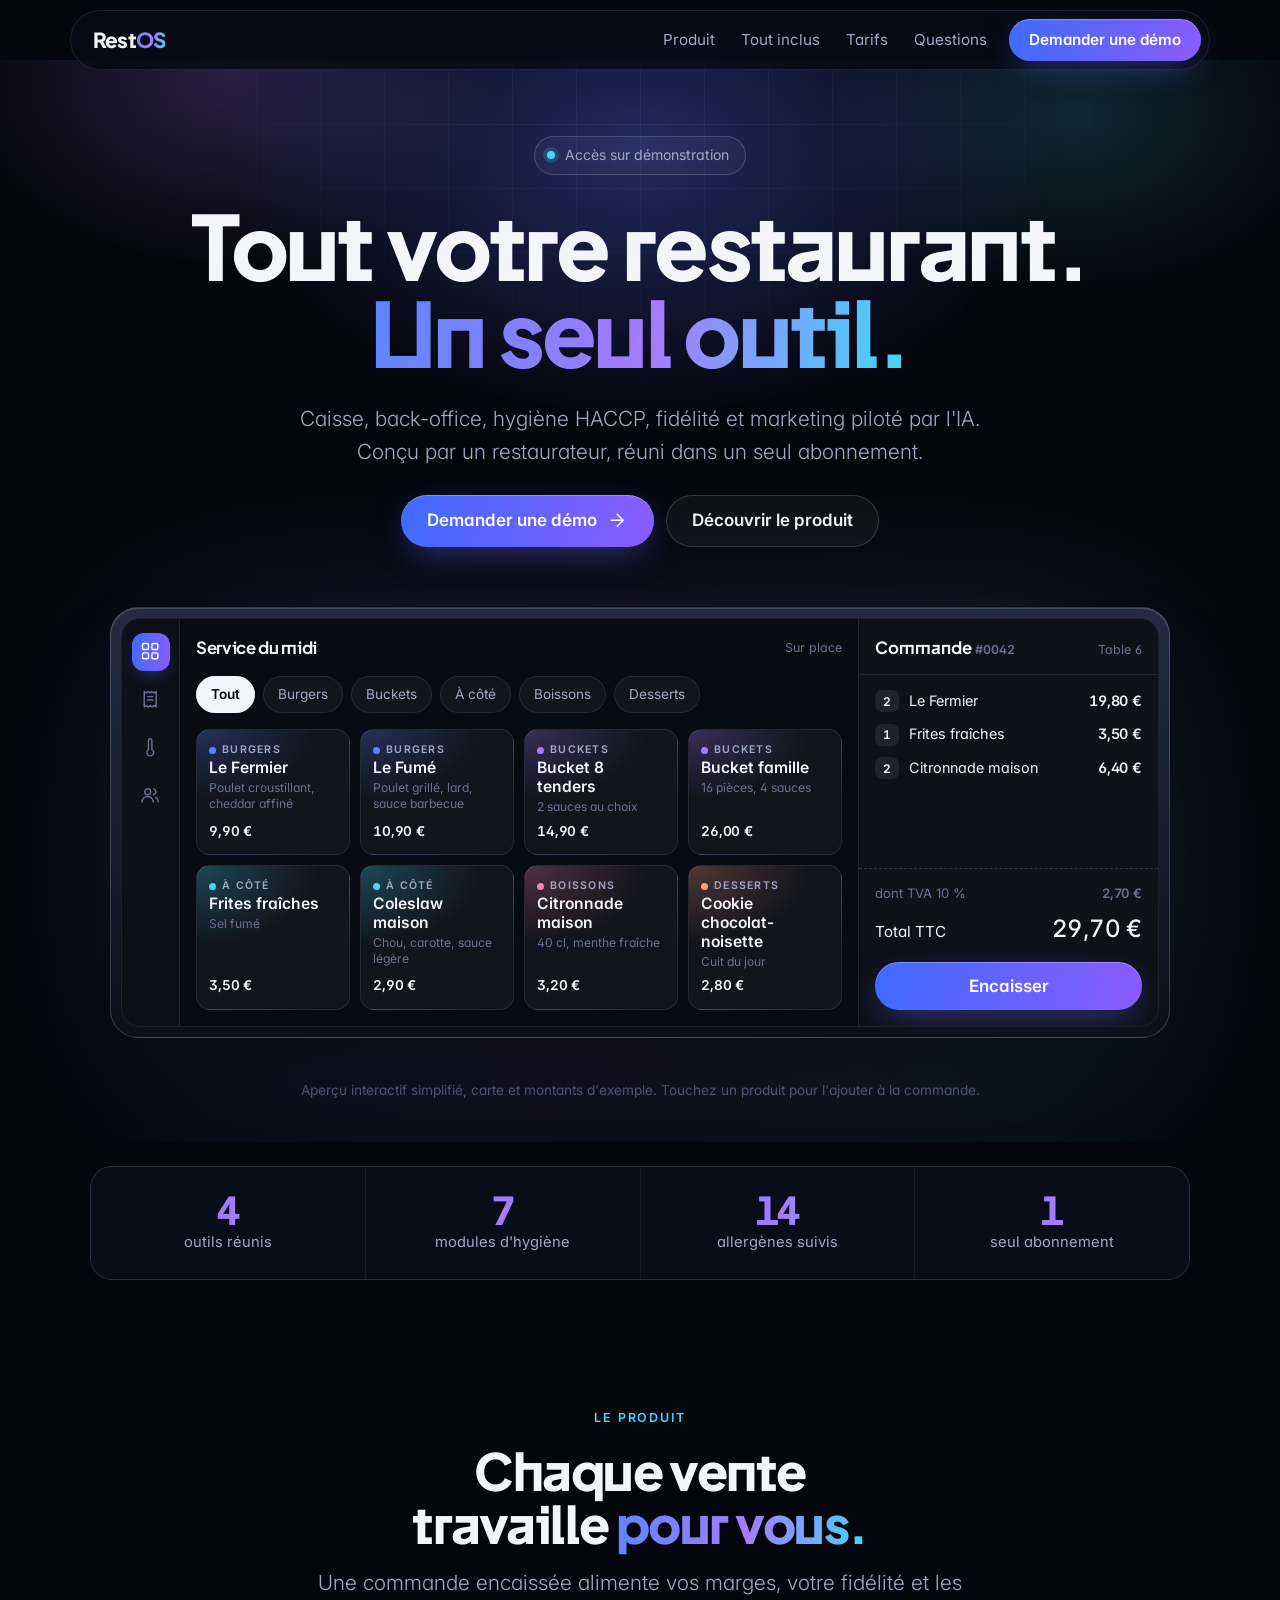
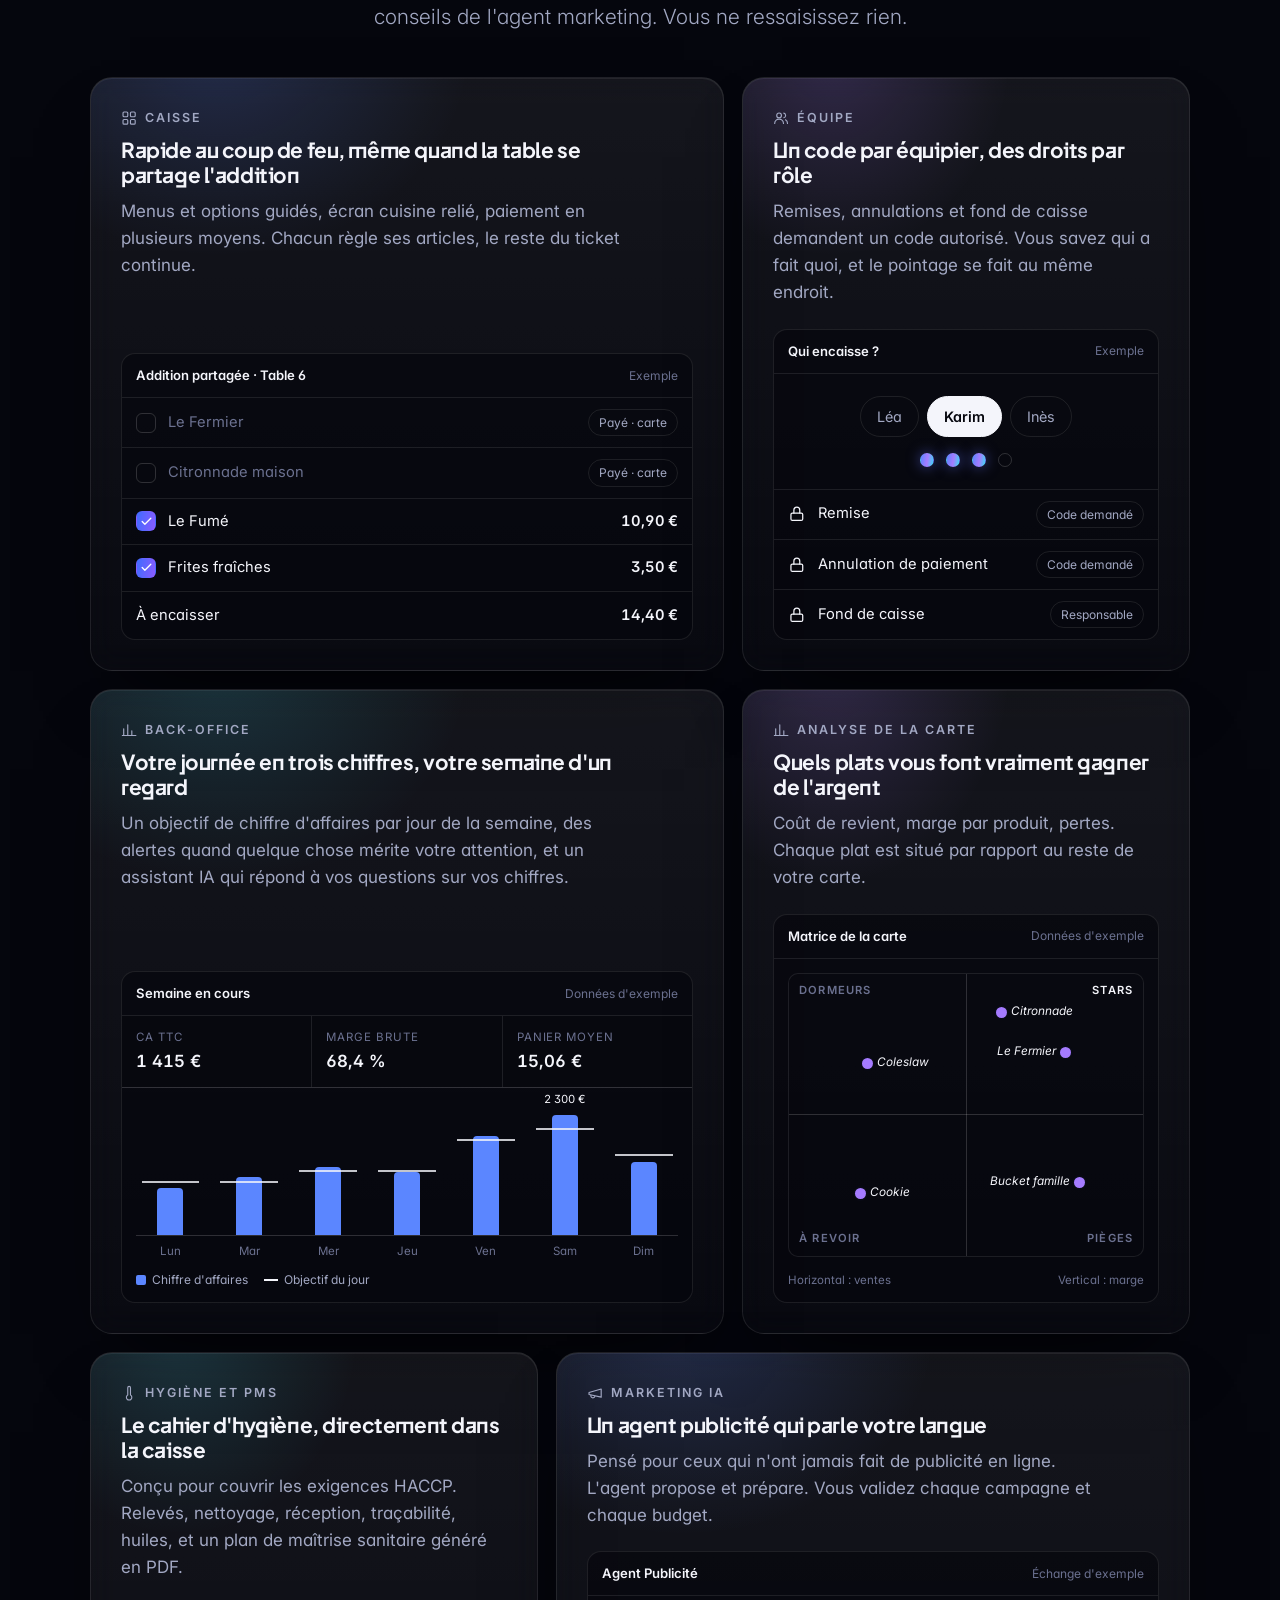
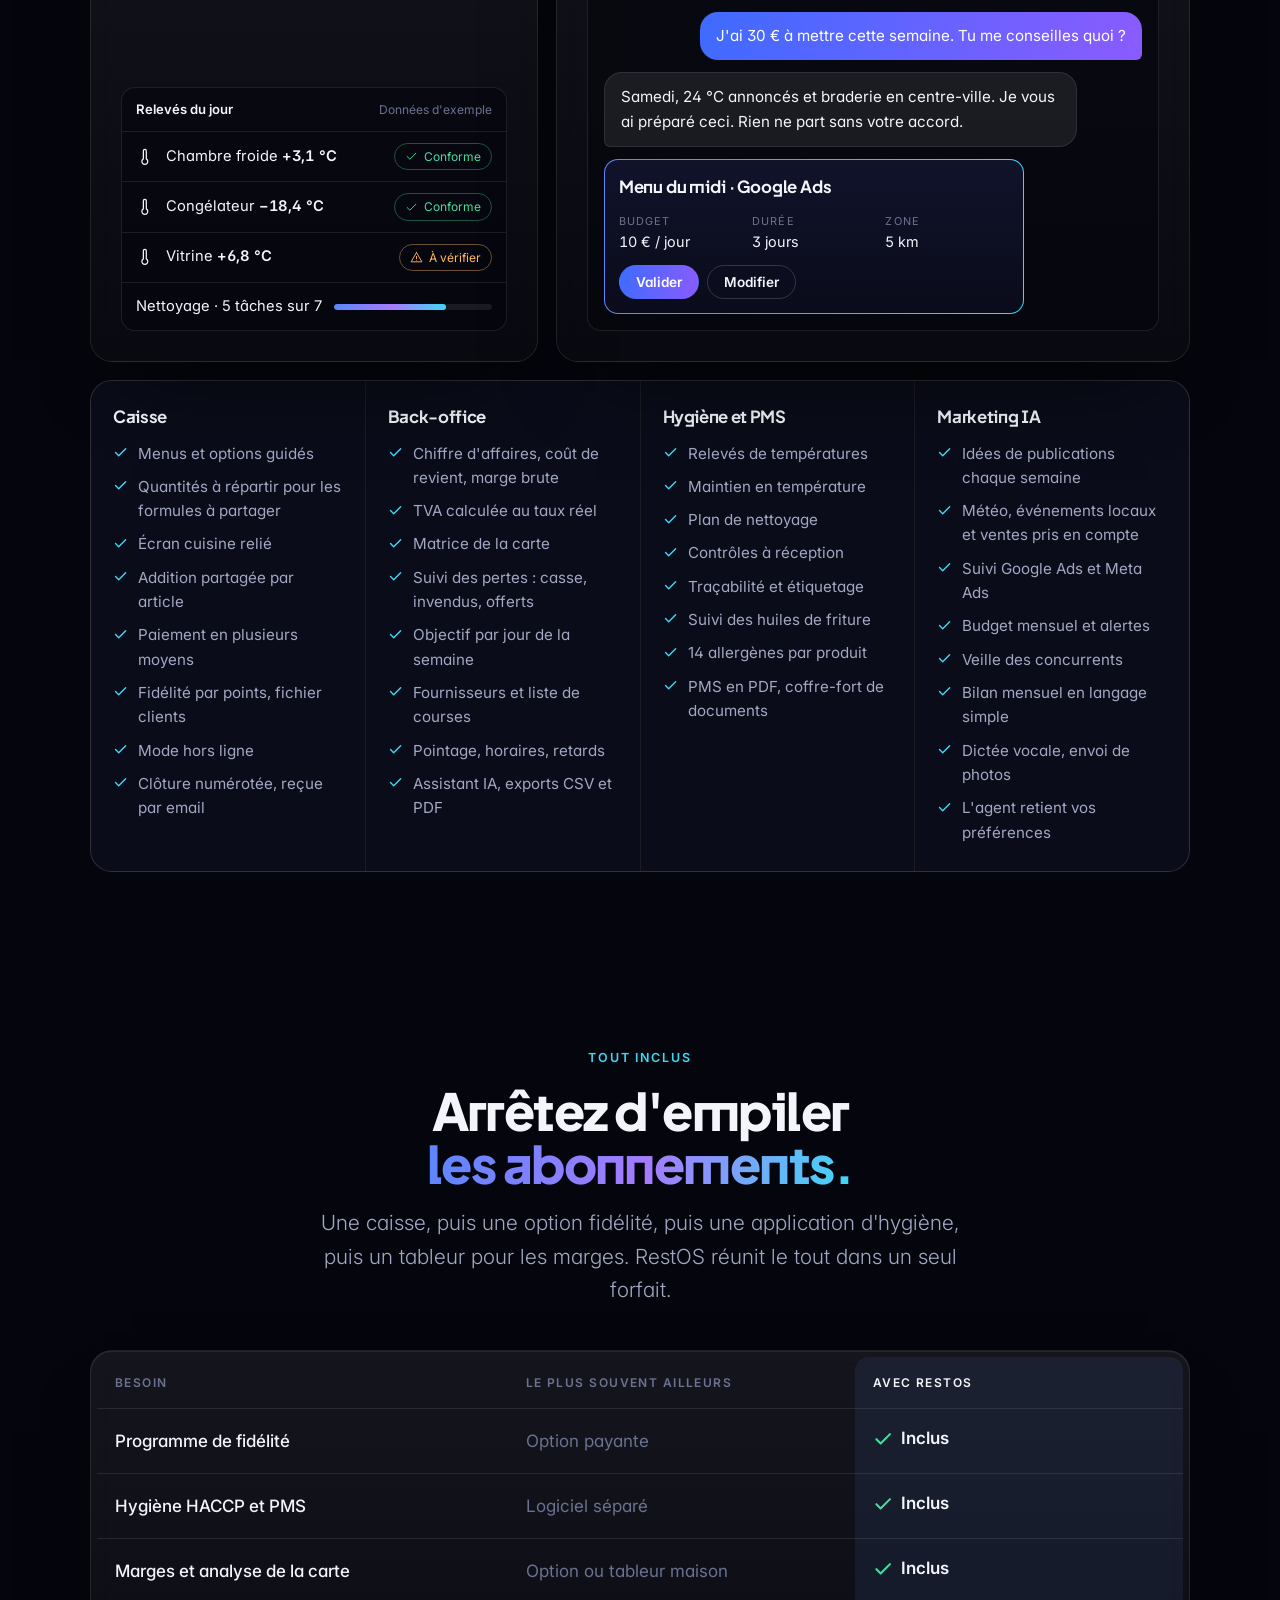
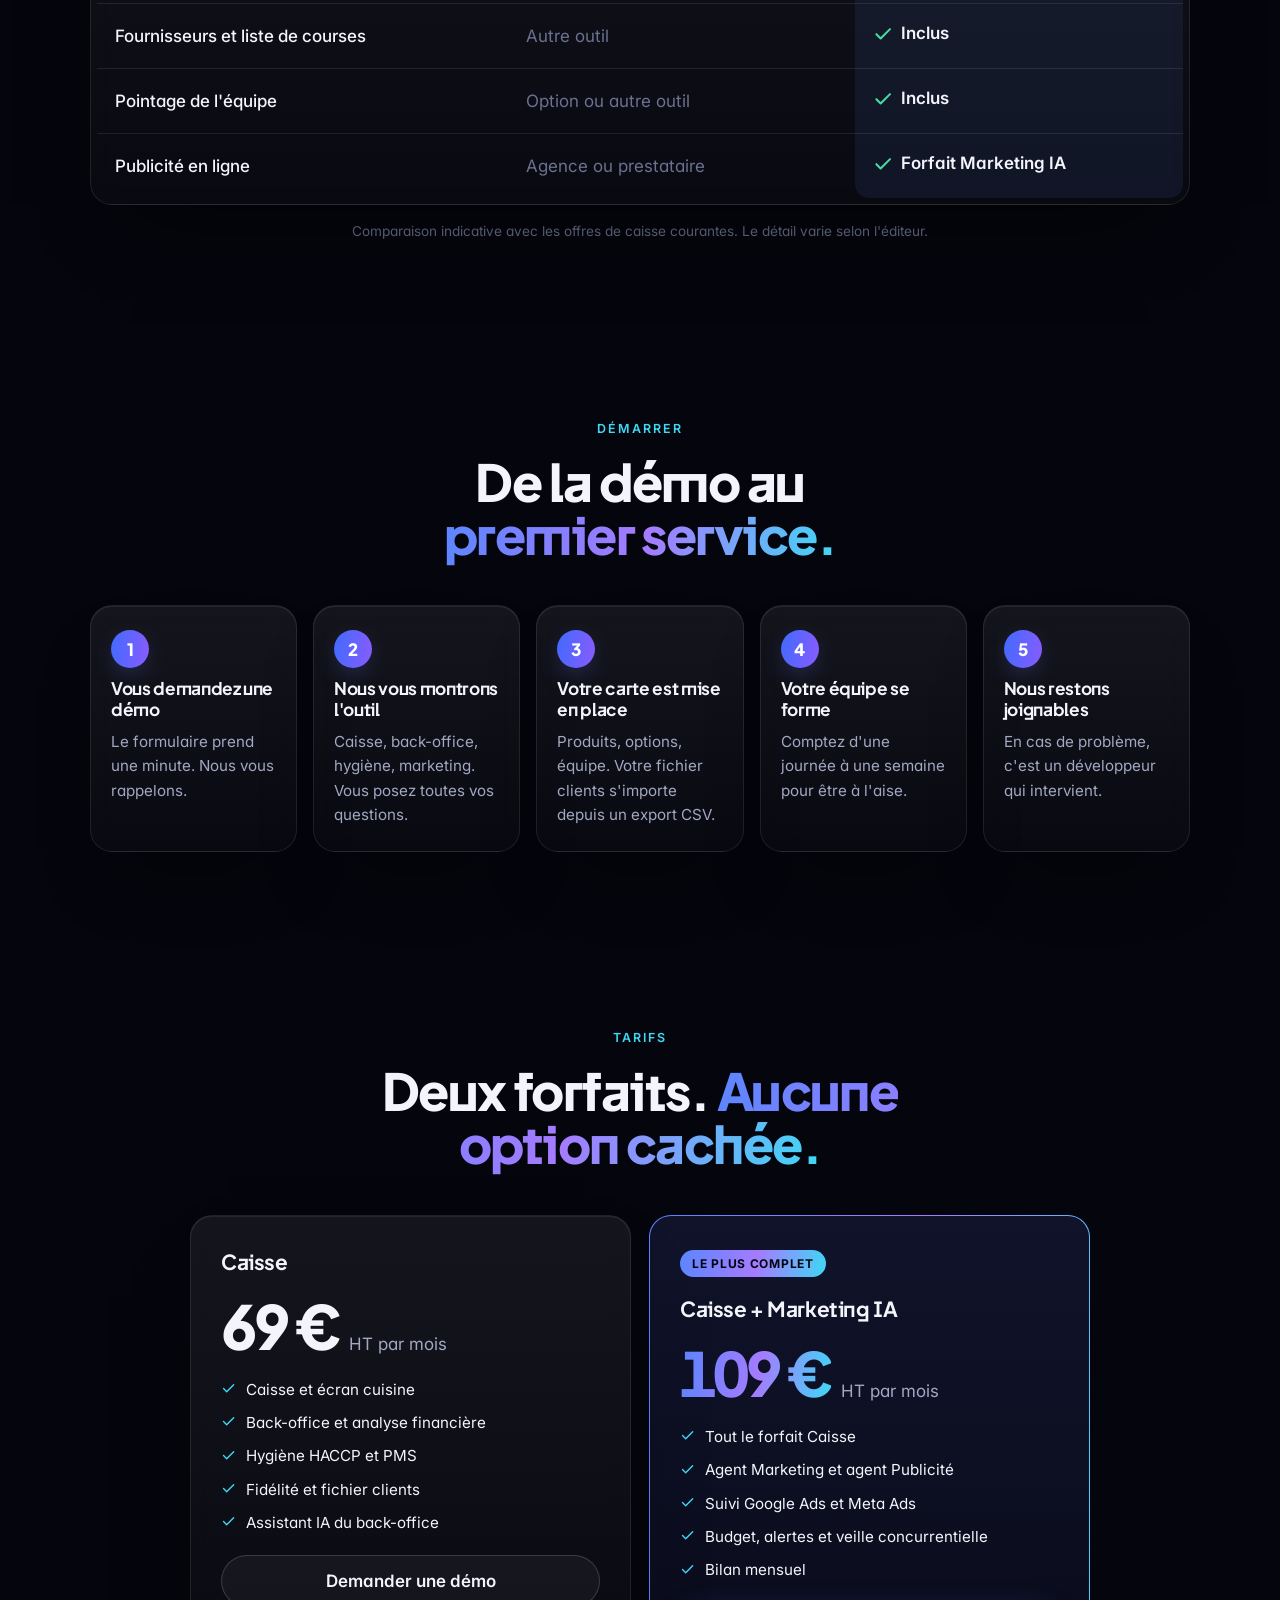
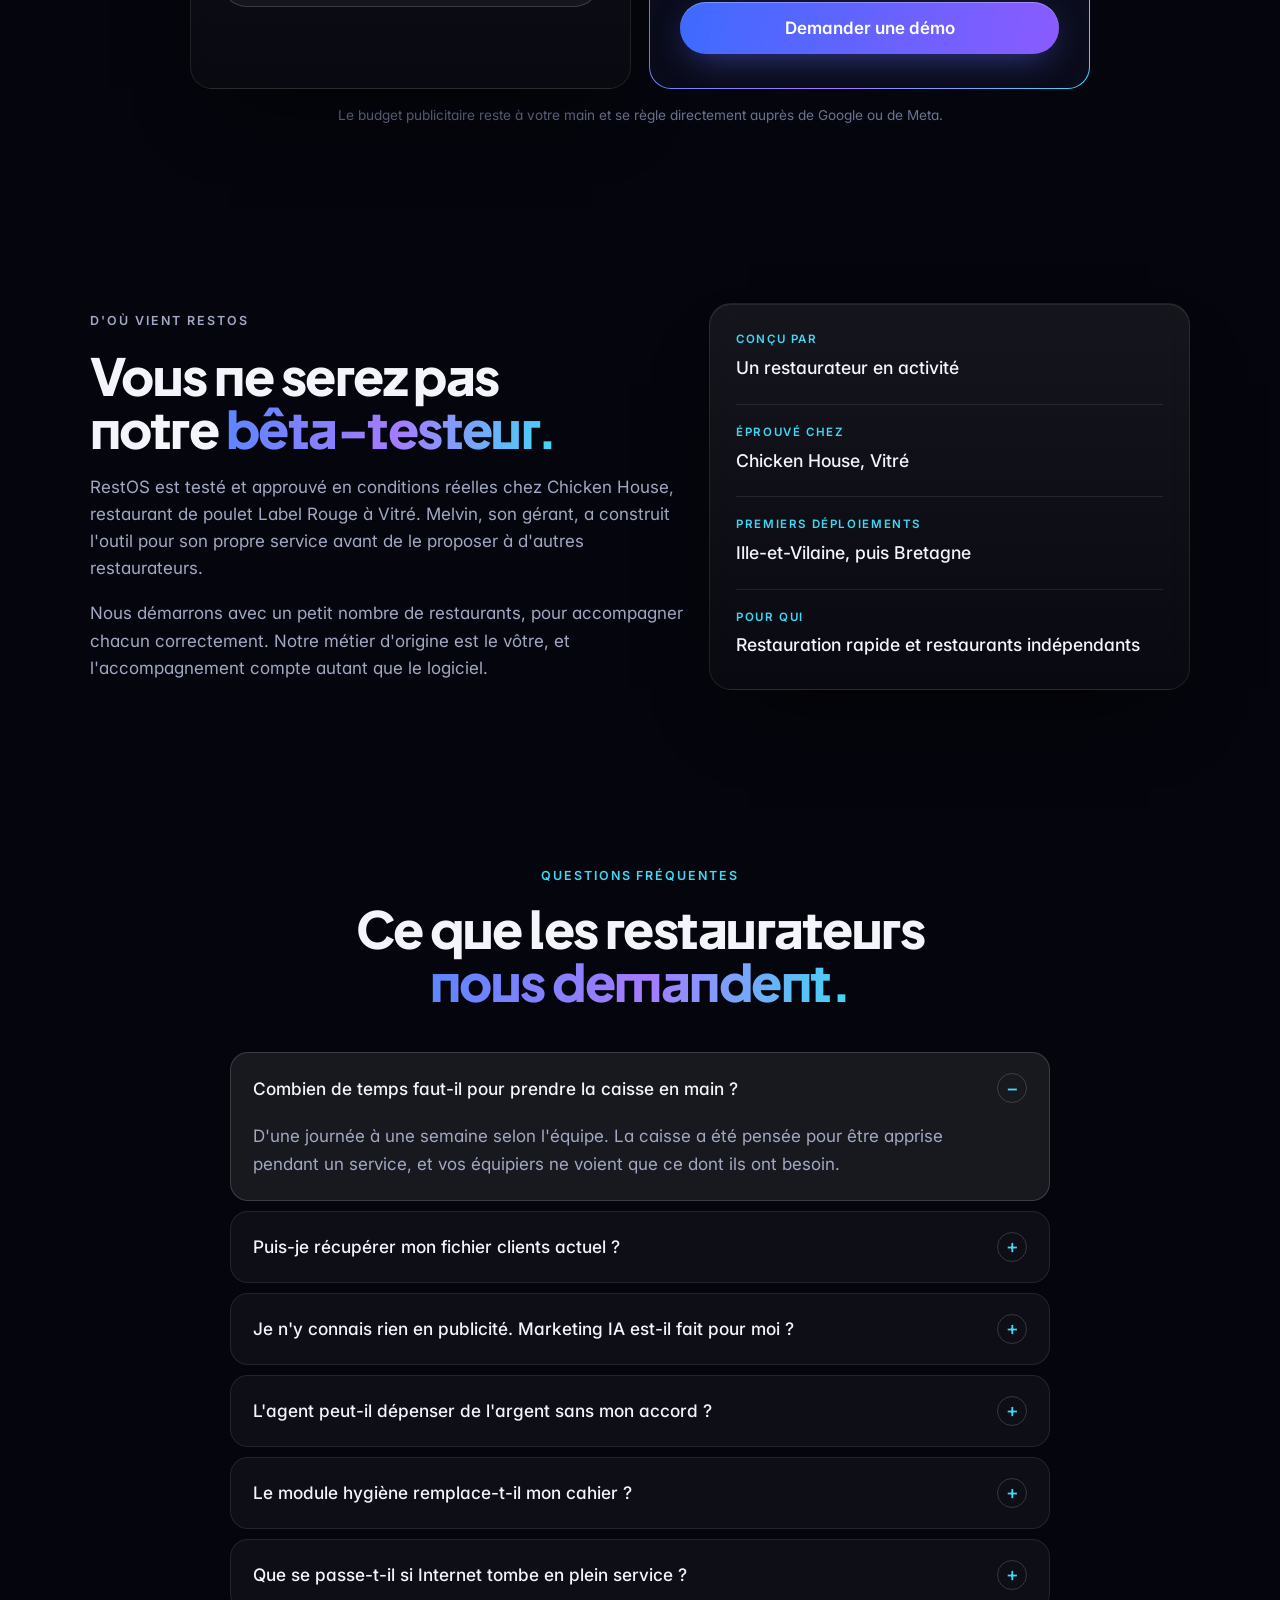
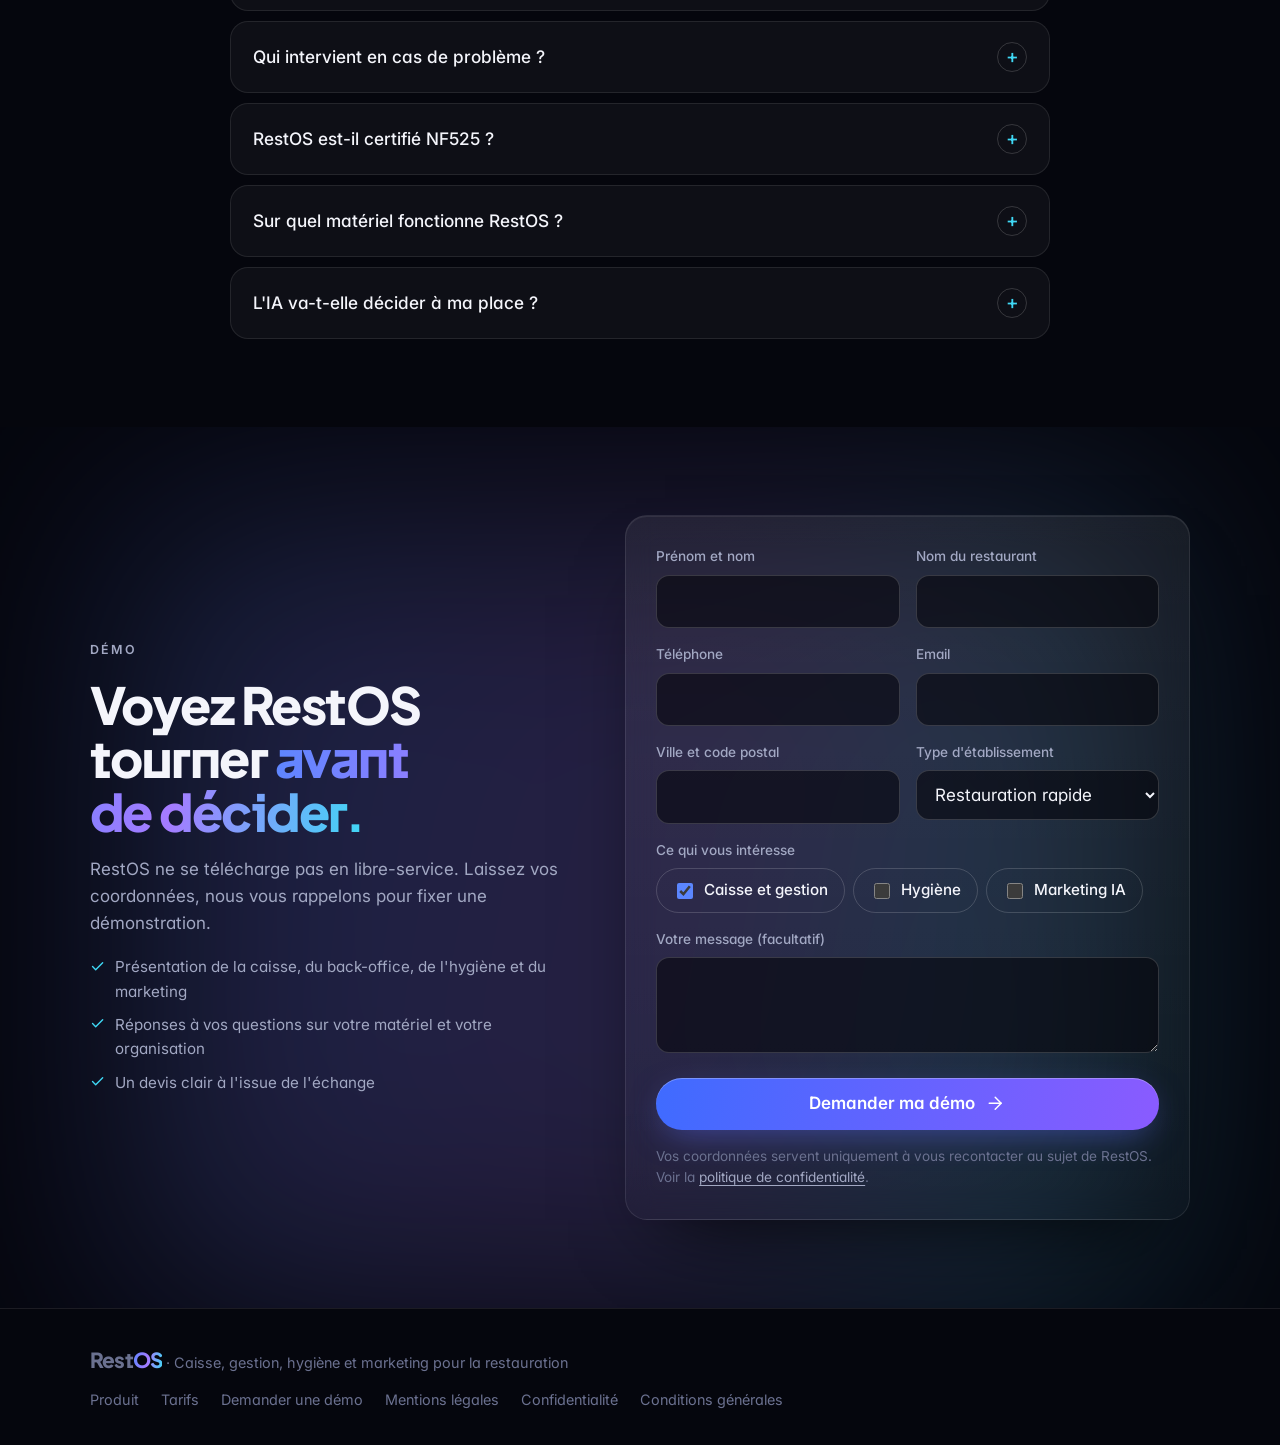
==== commit 4537fe37: "Add files via upload" ====
--- a/index.html
+++ b/index.html
@@ -1,9 +1,16 @@
-<!doctype html><html><head><meta charset=utf8><meta name=viewport content="width=device-width,initial-scale=1,viewport-fit=cover"><style>:root{color-scheme:light;box-sizing:border-box;padding-top:env(safe-area-inset-top,0px);padding-bottom:env(safe-area-inset-bottom,0px)}html{scroll-padding-top:env(safe-area-inset-top,0px)}body{margin:0;padding:0;font:14px -apple-system,BlinkMacSystemFont,sans-serif;background:#faf9f5;color:#141413}img{max-width:100%}[hidden]:not([hidden=until-found i]){display:none!important}</style></head><body>
-<title>Site vitrine RestOS</title>
-<link rel="stylesheet" href="https://fonts.googleapis.com/css2?family=DM+Mono:wght@400;500&family=Outfit:wght@300;400;500;600;700&family=Syne:wght@600;700;800&display=swap">
+<!doctype html>
+<html lang="fr"><head><meta charset="utf-8"><title>RestOS, la caisse et la gestion pour restaurateurs</title>
+<meta name="description" content="RestOS réunit caisse, back-office, hygiène et marketing IA dans un seul outil, conçu par un restaurateur pour les restaurateurs. Demandez une démonstration.">
+<meta name="robots" content="noindex, nofollow">
+<meta name="theme-color" content="#05060d">
+<meta property="og:title" content="RestOS, la caisse et la gestion pour restaurateurs">
+<meta property="og:description" content="Caisse, back-office, hygiène et marketing IA dans un seul outil.">
+<meta property="og:type" content="website">
+<meta name=viewport content="width=device-width,initial-scale=1,viewport-fit=cover"><style>:root{color-scheme:light;box-sizing:border-box;padding-top:env(safe-area-inset-top,0px);padding-bottom:env(safe-area-inset-bottom,0px)}html{scroll-padding-top:env(safe-area-inset-top,0px)}body{margin:0;padding:0;font:14px -apple-system,BlinkMacSystemFont,sans-serif;background:#faf9f5;color:#141413}img{max-width:100%}[hidden]:not([hidden=until-found i]){display:none!important}</style></head><body>
+<link rel="stylesheet" href="https://fonts.googleapis.com/css2?family=Inter:wght@400;500;600;700&family=Plus+Jakarta+Sans:wght@600;700;800&display=swap">
 <style>
 /* Layout : nuit profonde, un seul univers visuel. Le produit est montré dans un cadre de tablette posé sur un halo
-   bleu-violet-cyan ; les modules vivent dans une grille de panneaux en verre dépoli. Charte RestOS : Syne / Outfit / DM Mono. */
+   bleu-violet-cyan ; les modules vivent dans une grille de panneaux en verre dépoli. Charte RestOS : Plus Jakarta Sans (titres, chiffres clés) / Inter (texte, chiffres). */
 :root{
   --bg:#05060d; --bg-2:#0a0c19; --screen:#080a14;
   --ink:#f4f5fb; --muted:#a2a8c3; --dim:#6b7190;
@@ -15,26 +22,27 @@
   --on-btn:#ffffff; --glow:rgba(96,110,255,.55);
   --ok:#43dea0; --warn:#ffb85c;
   --shadow:0 40px 80px -40px rgba(0,0,0,.85);
-  --display:"Syne","Outfit",system-ui,sans-serif;
-  --body:"Outfit","Segoe UI",system-ui,sans-serif;
-  --mono:"DM Mono",ui-monospace,"SF Mono",Menlo,monospace;
+  --display:"Plus Jakarta Sans","Inter",system-ui,sans-serif;
+  --body:"Inter","Segoe UI",system-ui,sans-serif;
+  --mono:"Inter","Segoe UI",system-ui,sans-serif;
   --r:22px; --r-sm:14px; --wrap:1140px;
   color-scheme:dark;
 }
 *{box-sizing:border-box}
-body{margin:0;background:var(--bg);color:var(--ink);font-family:var(--body);font-size:1.0625rem;line-height:1.6;-webkit-font-smoothing:antialiased;overflow-x:clip}
+body{margin:0;background:var(--bg);color:var(--ink);font-family:var(--body);font-size:1.0625rem;line-height:1.6;-webkit-font-smoothing:antialiased;font-feature-settings:"cv11","ss01";overflow-x:clip}
 h1,h2,h3,h4,p,ul,ol,dl,dd,figure{margin:0}
 ul,ol{padding:0;list-style:none}
 a{color:inherit;text-decoration:none}
 button,input,select,textarea{font:inherit;color:inherit}
 :focus-visible{outline:2px solid var(--cyan);outline-offset:3px}
 svg.i{width:1.2em;height:1.2em;flex:none;fill:none;stroke:currentColor;stroke-width:1.7;stroke-linecap:round;stroke-linejoin:round}
-.mono{font-family:var(--mono);font-variant-numeric:tabular-nums;letter-spacing:-.01em}
+.mono{font-family:var(--mono);font-variant-numeric:tabular-nums;letter-spacing:-.01em;font-weight:600}
+.kpis b,.bars em,.camp dd,.price b,.marks b{font-variant-numeric:tabular-nums lining-nums}
 
 .wrap{max-width:var(--wrap);margin-inline:auto;padding-inline:20px}
 section{position:relative;padding-block:88px;scroll-margin-top:88px}
 .eyebrow{display:inline-flex;align-items:center;gap:8px;font-size:.78rem;font-weight:600;letter-spacing:.16em;text-transform:uppercase;color:var(--cyan)}
-h1,h2{font-family:var(--display);font-weight:800;letter-spacing:-.035em;text-wrap:balance}
+h1,h2{font-family:var(--display);font-weight:800;letter-spacing:-.03em;text-wrap:balance}
 h1{font-size:clamp(2.7rem,8.4vw,5.6rem);line-height:.98}
 h2{font-size:clamp(1.9rem,4.6vw,3.2rem);line-height:1.04}
 h3{font-family:var(--display);font-weight:700;font-size:1.3rem;line-height:1.2;letter-spacing:-.02em}
@@ -181,7 +189,7 @@
 .kpis{display:grid;grid-template-columns:repeat(3,minmax(0,1fr));gap:1px;background:var(--line);border-bottom:1px solid var(--line)}
 .kpis div{display:grid;gap:2px;padding:12px 14px;background:rgba(5,6,13,.9);min-width:0}
 .kpis span{font-size:.72rem;color:var(--dim);text-transform:uppercase;letter-spacing:.08em}
-.kpis b{font-family:var(--mono);font-weight:500;font-size:1.05rem;white-space:nowrap}
+.kpis b{font-family:var(--mono);font-weight:600;font-size:1.05rem;white-space:nowrap}
 @media (max-width:520px){ .kpis div{padding:10px} .kpis b{font-size:.9rem} .kpis span{font-size:.62rem} }
 .chart{padding:16px 14px 12px}
 .bars{display:grid;grid-template-columns:repeat(7,minmax(0,1fr));gap:10px;align-items:end;height:132px;border-bottom:1px solid var(--line-2)}
@@ -1109,4 +1117,4 @@
 })();
 </script>
 
-</body></html>
+</body></html>
